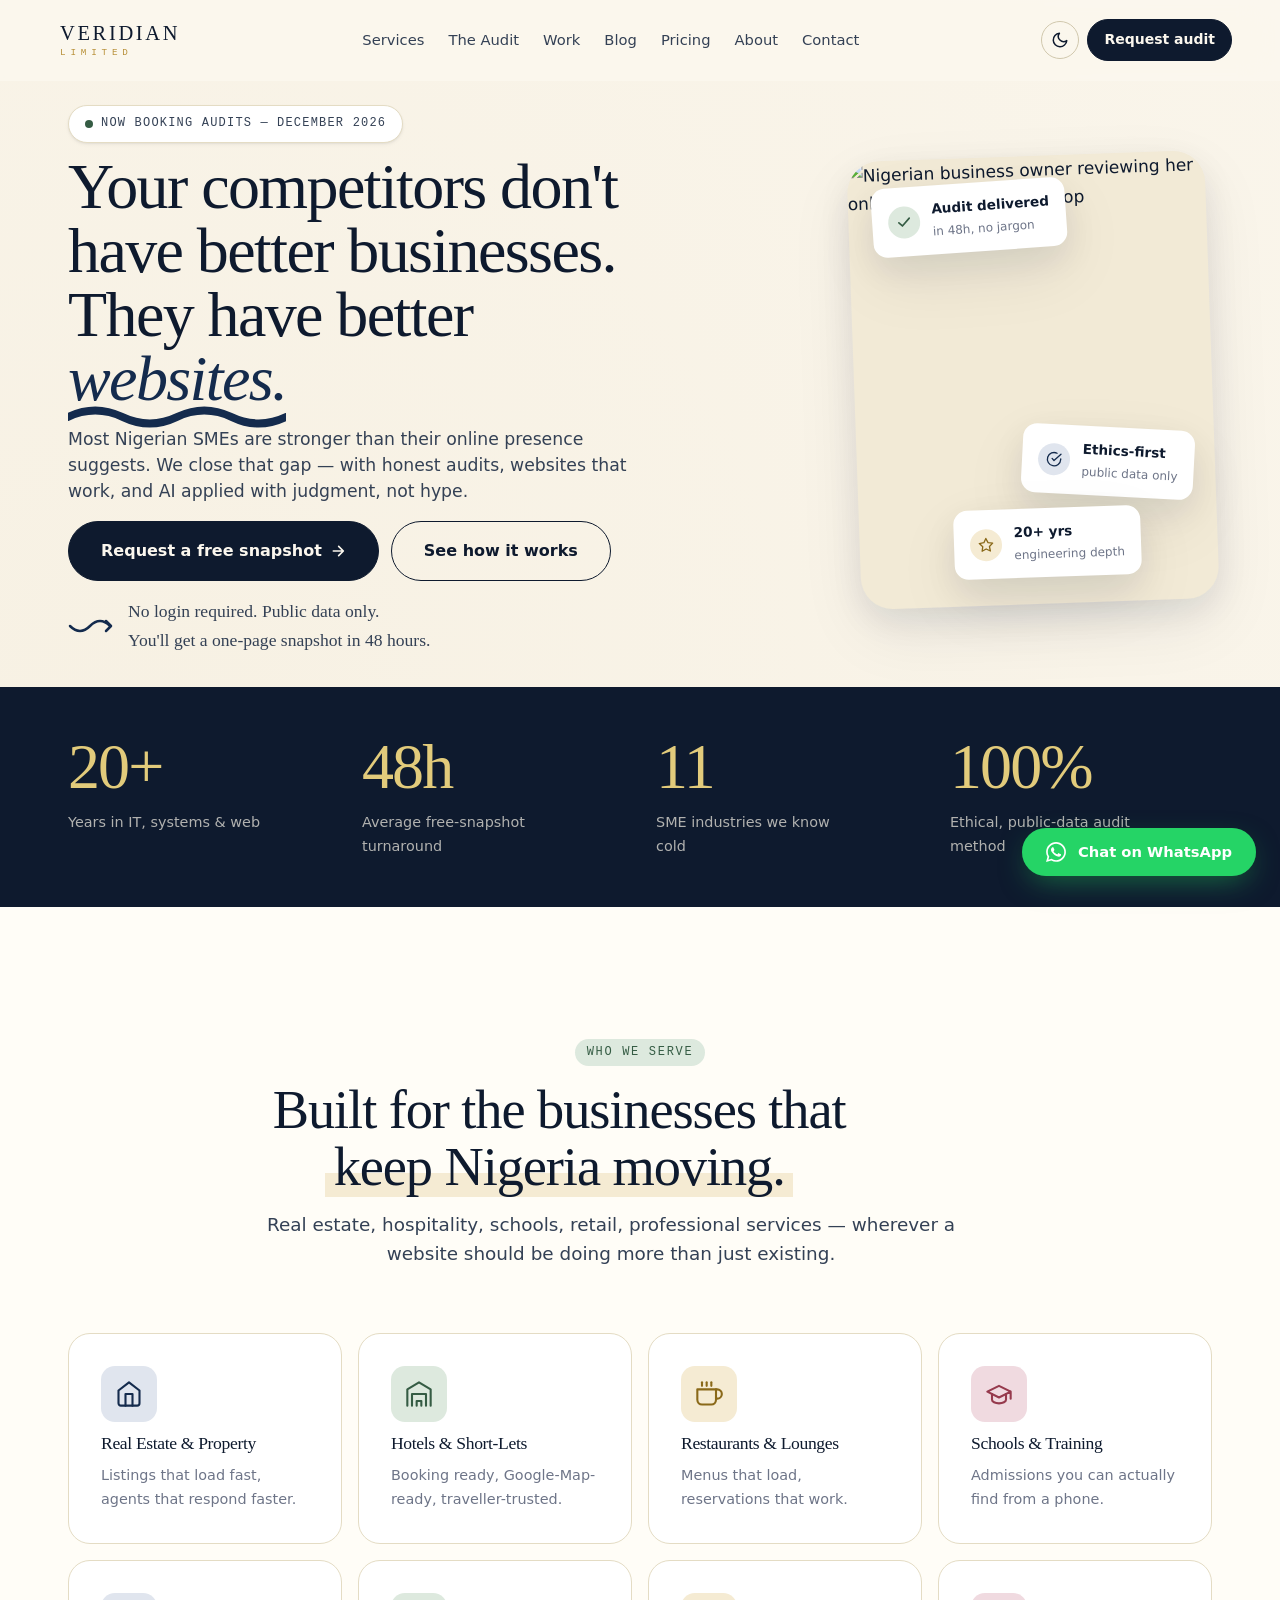
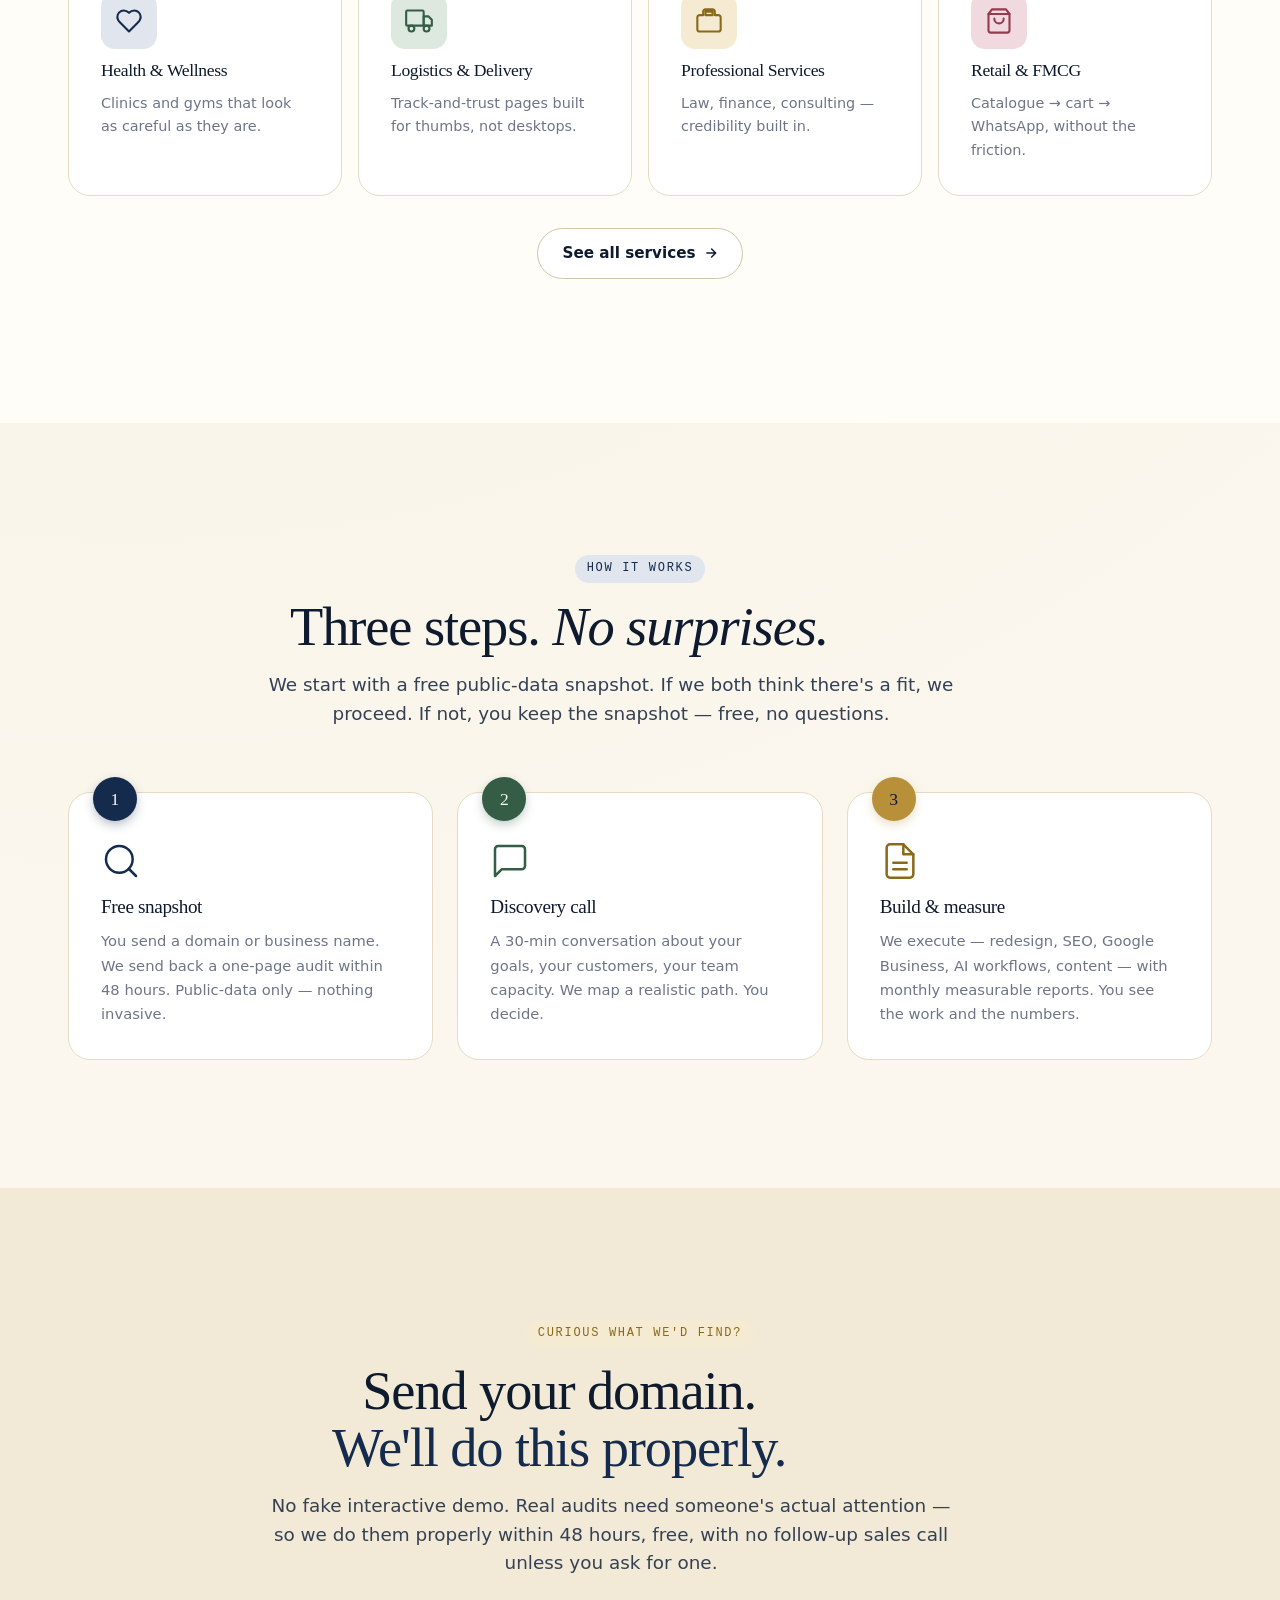
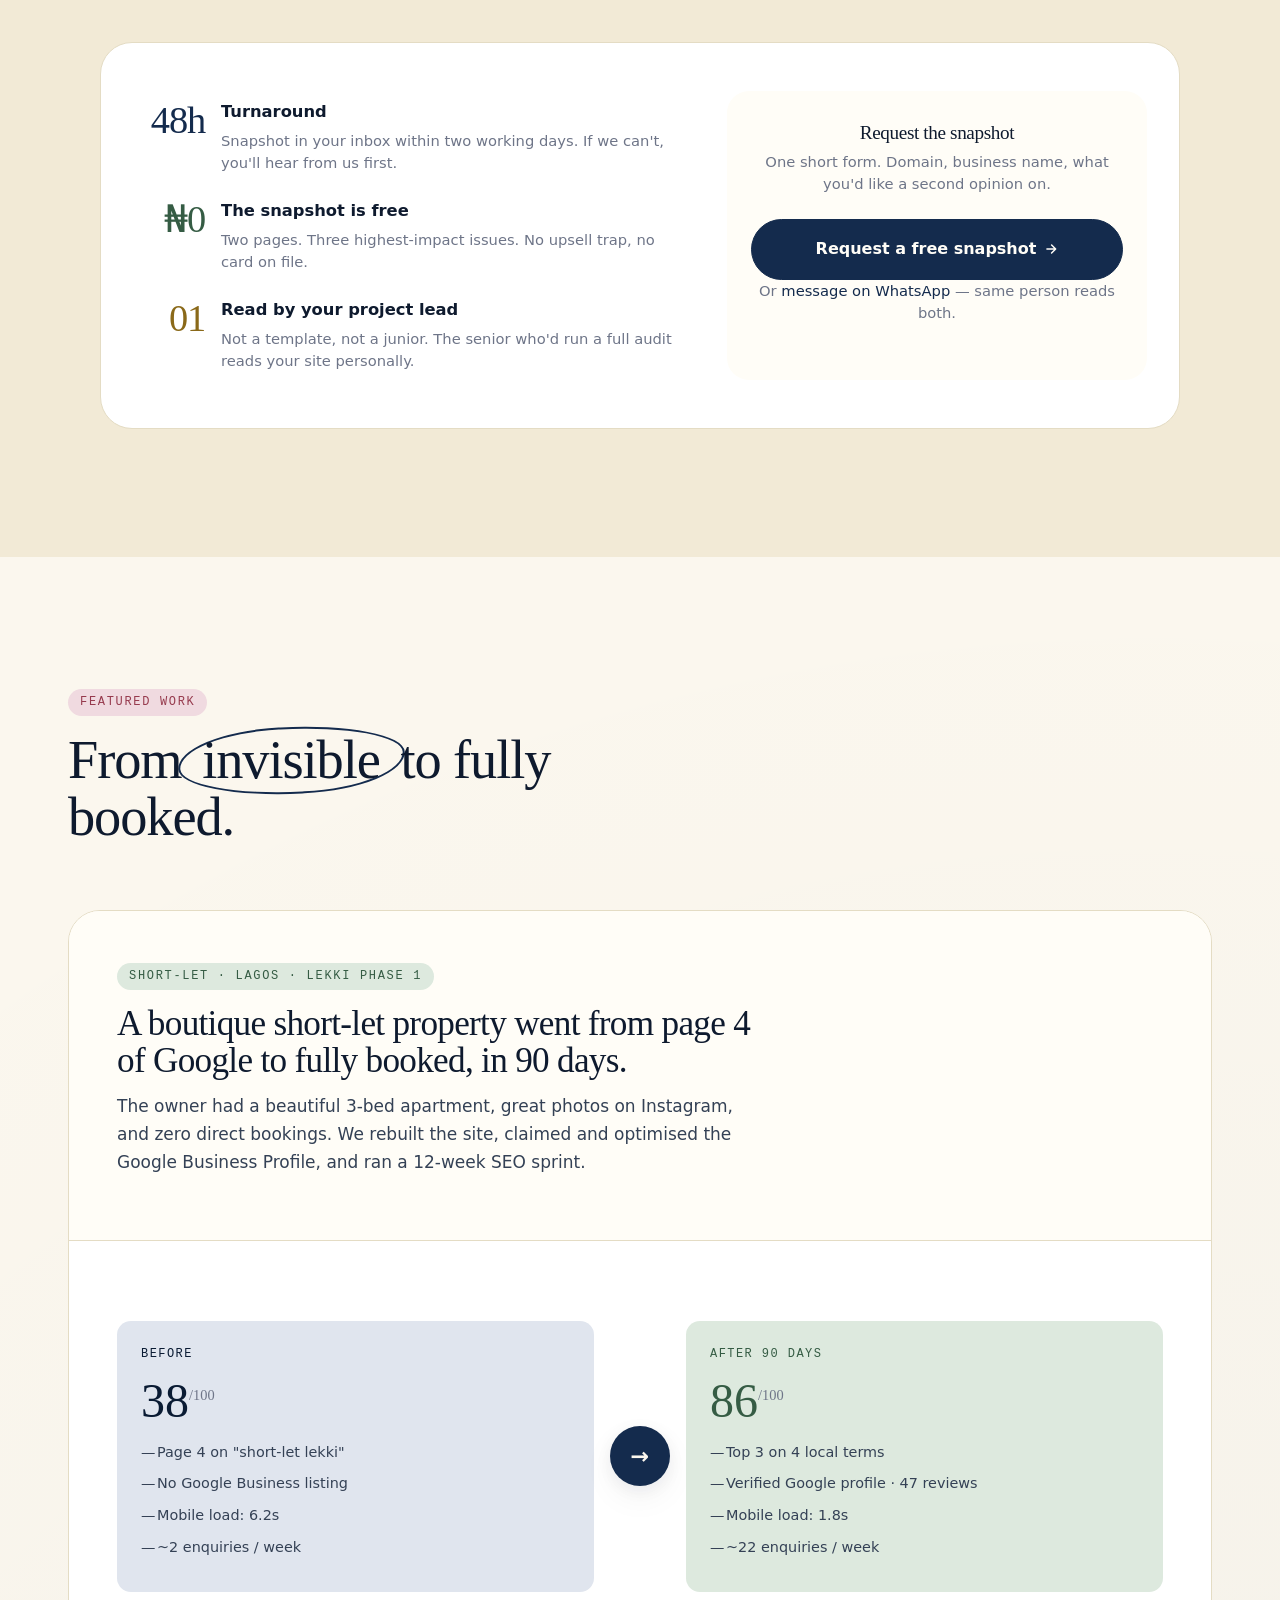
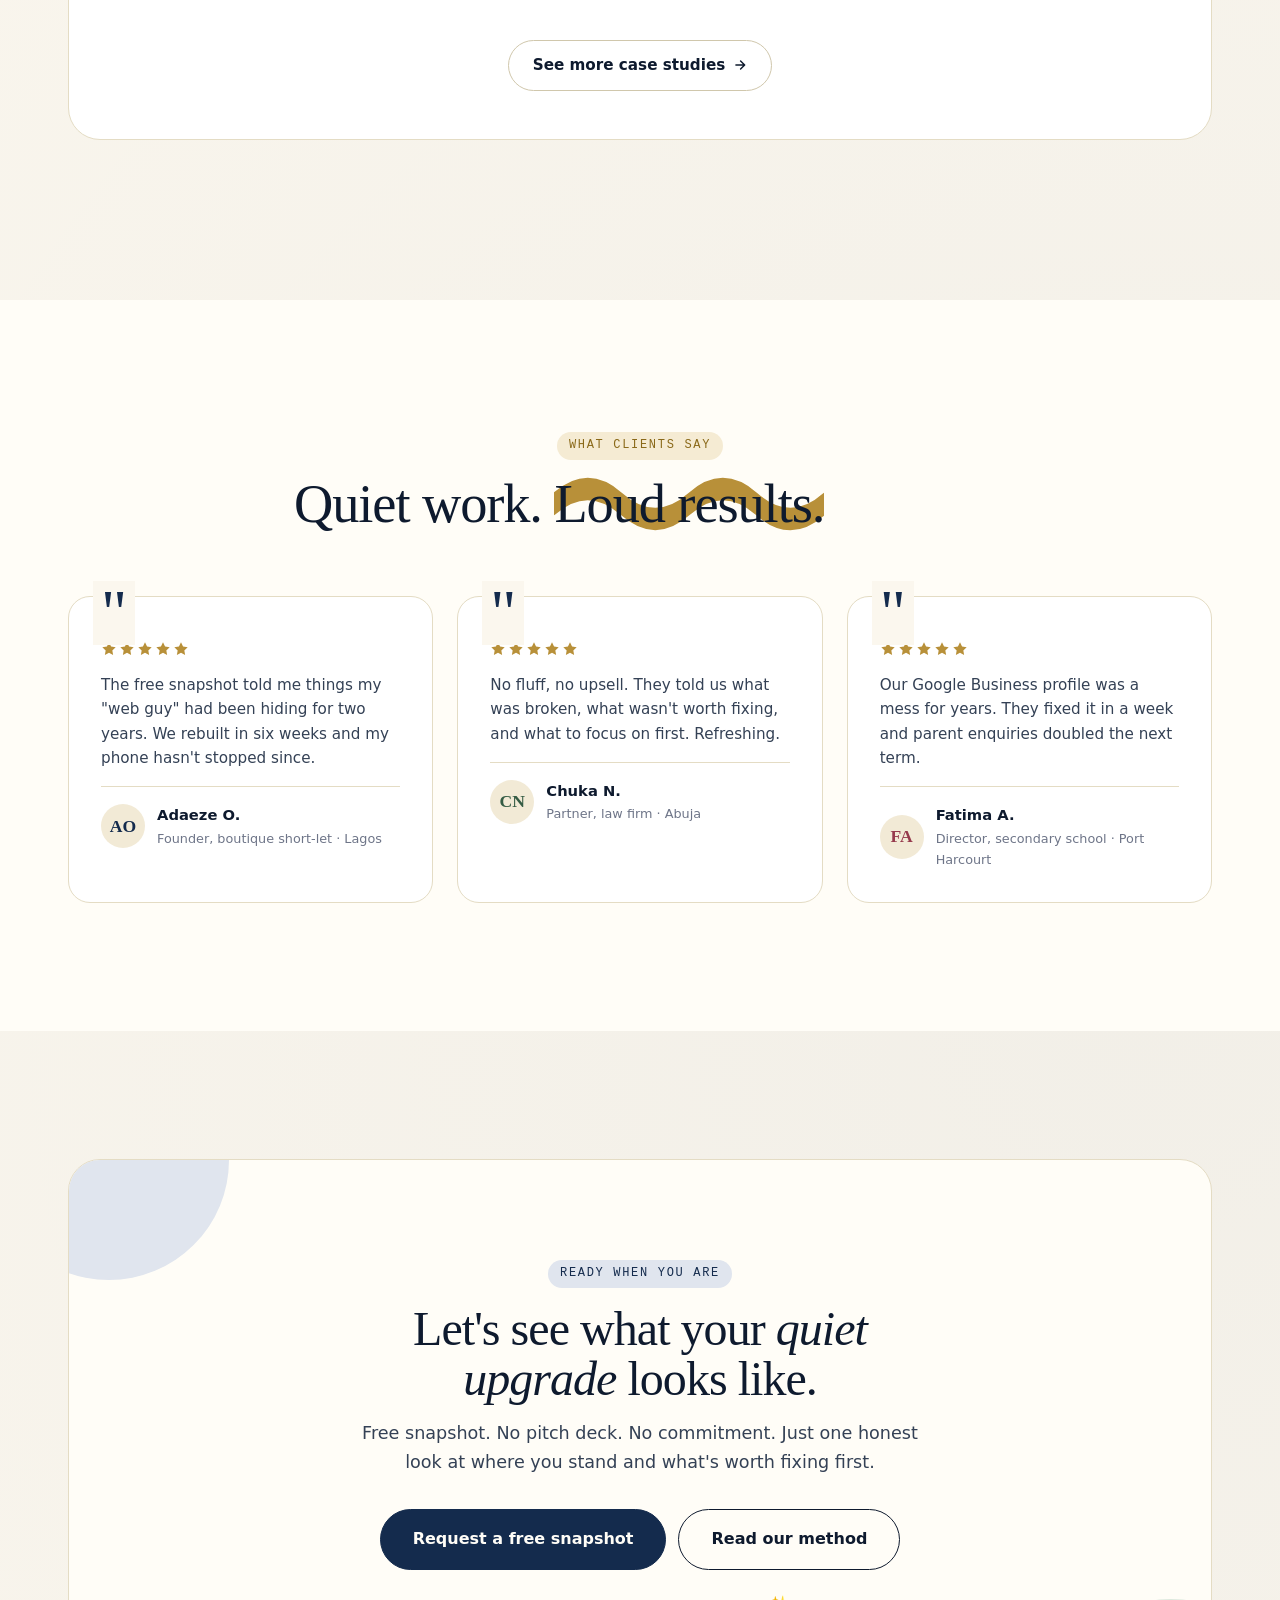
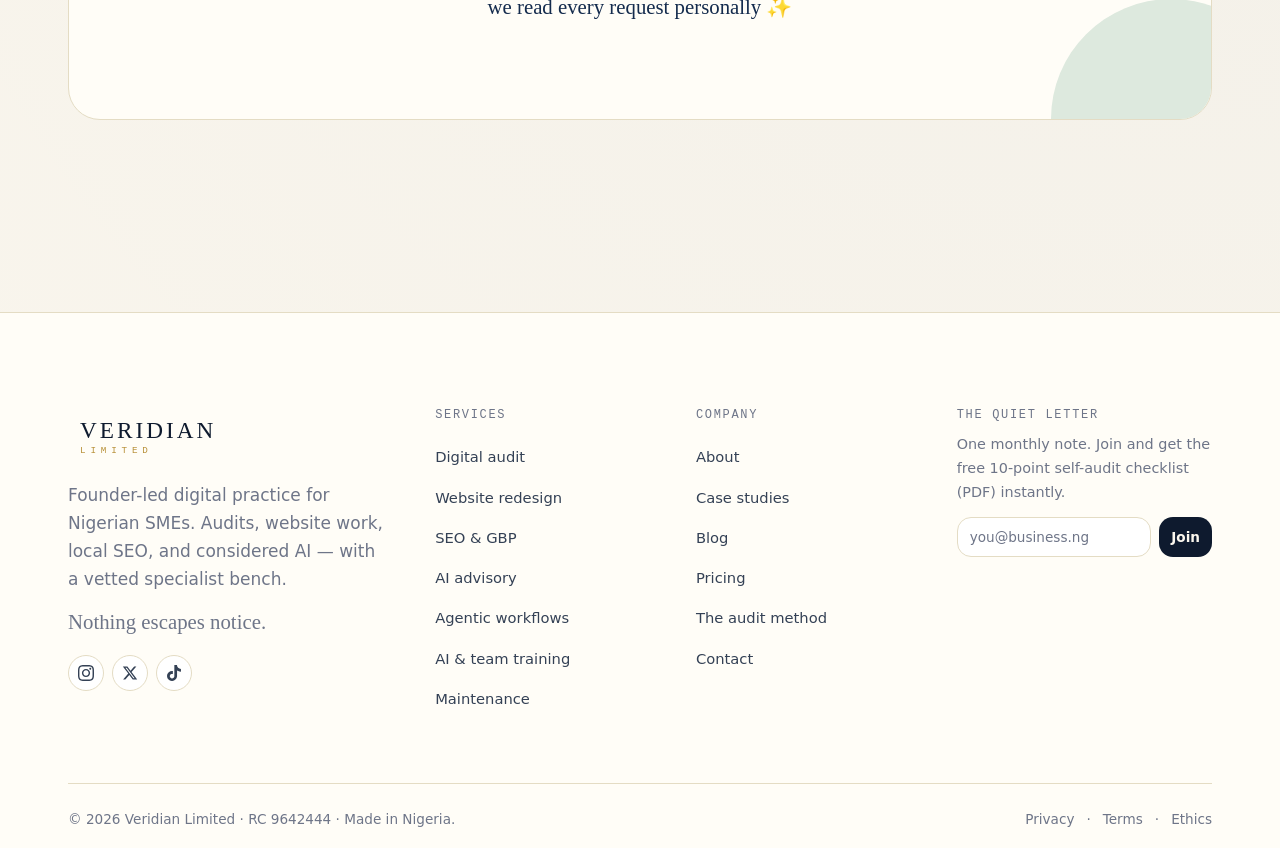
==== index.html @ f8f4aaba "Remove cookie consent banner — site never sets cookies Umami is cookieless, forms don't drop trackin" ====
<!doctype html>
<html lang="en">
<head>
<meta charset="utf-8" />
<meta name="viewport" content="width=device-width, initial-scale=1" />
<title>Veridian Limited — Your competitors don't have better businesses. They have better websites.</title>
<meta name="description" content="Most Nigerian SMEs are stronger than their online presence suggests. Veridian closes that gap — with honest audits, sharp websites, AI applied with judgment, and the SEO work that actually compounds." />
<meta name="theme-color" content="#142B4D" />

<!-- Open Graph -->
<meta property="og:title" content="Veridian Limited — Nothing escapes notice." />
<meta property="og:description" content="Ethical digital audits and website redesign for Nigerian SMEs. We turn invisible into trusted." />
<meta property="og:type" content="website" />
<meta property="og:url" content="https://veridian.ng/" />
<meta property="og:image" content="https://veridian.ng/assets/og-image.png" />
<meta name="twitter:card" content="summary_large_image" />
<meta name="twitter:image" content="https://veridian.ng/assets/og-image.png" />

<!-- Favicons -->
<link rel="icon" href="favicon.ico" sizes="any" />
<link rel="icon" type="image/png" sizes="32x32" href="assets/favicon/favicon-32x32.png" />
<link rel="icon" type="image/png" sizes="16x16" href="assets/favicon/favicon-16x16.png" />
<link rel="apple-touch-icon" sizes="180x180" href="assets/favicon/apple-touch-icon.png" />
<link rel="icon" type="image/png" sizes="192x192" href="assets/favicon/android-chrome-192x192.png" />
<link rel="icon" type="image/png" sizes="512x512" href="assets/favicon/android-chrome-512x512.png" />

<!-- Fonts -->
<link rel="preload" href="assets/fonts/manrope.woff2" as="font" type="font/woff2" crossorigin />
<link rel="preload" href="assets/fonts/fraunces.woff2" as="font" type="font/woff2" crossorigin />
<link rel="stylesheet" href="assets/fonts/fonts.css" />

<script>try{var t=localStorage.getItem('veridian-theme');if(t==='dark'||(!t&&window.matchMedia('(prefers-color-scheme: dark)').matches))document.documentElement.setAttribute('data-theme','dark')}catch(e){}</script>
<link rel="stylesheet" href="styles.css" />
<script defer src="/veridian-edge.js" data-website-id="837dc8c1-25bd-49f1-898c-2d27af56321a" data-domains="veridian.ng,www.veridian.ng" data-host-url="https://veridian.ng/va"></script>

<!-- JSON-LD -->
<script type="application/ld+json">
{
  "@context": "https://schema.org",
  "@type": "ProfessionalService",
  "name": "Veridian Limited",
  "alternateName": "Veridian",
  "description": "Ethical digital audits and website redesign for Nigerian SMEs.",
  "url": "https://veridian.ng",
  "logo": "https://veridian.ng/assets/logo/veridian-limited-full.png",
  "image": "https://veridian.ng/assets/og-image.png",
  "telephone": "+234-813-098-6851",
  "email": "hello@veridian.ng",
  "identifier": {
    "@type": "PropertyValue",
    "propertyID": "CAC RC Number",
    "value": "9642444"
  },
  "taxID": "2623705648985",
  "slogan": "Nothing escapes notice.",
  "founder": {
    "@type": "Person",
    "name": "Segun Dairo",
    "jobTitle": "Founder & CEO"
  },
  "address": {
    "@type": "PostalAddress",
    "addressLocality": "Abuja",
    "addressRegion": "FCT",
    "addressCountry": "NG"
  },
  "areaServed": [
    { "@type": "City", "name": "Abuja" },
    { "@type": "Country", "name": "Nigeria" }
  ],
  "sameAs": [
    "https://instagram.com/veridiangrouplimited",
    "https://www.tiktok.com/@veridiangrouplimited",
    "https://x.com/veridian_ng"
  ],
  "serviceType": ["Digital Audit","Website Redesign","SEO","Google Business Profile Optimization","Artificial Intelligence Advisory","Agentic AI Workflows","AI &amp; Digital Skills Training"]
}
</script>
<link rel="canonical" href="https://veridian.ng/" />
</head>
<body>

<a class="skip-link" href="#main">Skip to content</a>

<!-- ============ HEADER ============ -->
<header class="site-header">
  <div class="header-inner">
    <a class="brand" href="index.html" aria-label="Veridian Limited — home">
      <img class="brand-mark-img" src="assets/logo/veridian-limited-mark.png" alt="" /><span class="brand-text"><span class="brand-name">Veridian</span><span class="brand-sub">Limited</span></span>
    </a>

    <nav class="site-nav" id="site-nav" aria-label="Primary">
      <a href="services.html">Services</a>
      <a href="audit.html">The Audit</a>
      <a href="work.html">Work</a>
      <a href="blog.html">Blog</a>
      <a href="pricing.html">Pricing</a>
      <a href="about.html">About</a>
      <a href="contact.html">Contact</a>
    </nav>

    <div class="header-actions">
      <button class="theme-toggle" aria-label="Toggle colour theme">
        <svg class="sun" width="18" height="18" viewBox="0 0 24 24" fill="none" stroke="currentColor" stroke-width="2" stroke-linecap="round" stroke-linejoin="round"><circle cx="12" cy="12" r="4"/><path d="M12 2v2M12 20v2M4.93 4.93l1.41 1.41M17.66 17.66l1.41 1.41M2 12h2M20 12h2M4.93 19.07l1.41-1.41M17.66 6.34l1.41-1.41"/></svg>
        <svg class="moon" width="18" height="18" viewBox="0 0 24 24" fill="none" stroke="currentColor" stroke-width="2" stroke-linecap="round" stroke-linejoin="round"><path d="M21 12.79A9 9 0 1 1 11.21 3 7 7 0 0 0 21 12.79z"/></svg>
      </button>
      <a href="contact.html" class="btn btn-primary btn-sm btn-header-cta"><span>Request audit</span><svg class="btn-icon-mobile" width="16" height="16" viewBox="0 0 24 24" fill="none" stroke="currentColor" stroke-width="2.5" stroke-linecap="round" stroke-linejoin="round" aria-hidden="true"><path d="M5 12h14M13 5l7 7-7 7"/></svg></a>
      <button class="nav-toggle" aria-controls="site-nav" aria-expanded="false" aria-label="Open menu">
        <span></span><span></span><span></span>
      </button>
    </div>
  </div>
</header>

<main id="main">

<!-- ============ HERO ============ -->
<section class="hero">
  <div class="container">
    <div class="hero-inner">
      <div class="hero-copy">
        <div class="hero-tag"><span class="live-dot"></span> Now booking audits &mdash; <span id="booking-month">July 2026</span></div>

        <h1 class="hero-headline">
          Your competitors don't have better businesses.<br />
          They have better <em><span class="underline-it">websites.</span></em>
        </h1>

        <p class="hero-sub">
          Most Nigerian SMEs are stronger than their online presence suggests.
          We close that gap &mdash; with honest audits, websites that work, and AI
          applied with judgment, not hype.
        </p>

        <div class="hero-ctas">
          <a href="contact.html" class="btn btn-primary btn-lg">
            Request a free snapshot
            <svg width="16" height="16" viewBox="0 0 24 24" fill="none" stroke="currentColor" stroke-width="2.5" stroke-linecap="round" stroke-linejoin="round"><path d="M5 12h14M13 5l7 7-7 7"/></svg>
          </a>
          <a href="audit.html" class="btn btn-ghost btn-lg">See how it works</a>
        </div>

        <div class="hero-note">
          <svg width="48" height="36" viewBox="0 0 48 36" fill="none" aria-hidden="true">
            <path d="M2 18 Q12 28 22 18 T42 18" stroke="currentColor" stroke-width="2.5" stroke-linecap="round" fill="none"/>
            <path d="M38 13 L43 18 L38 23" stroke="currentColor" stroke-width="2.5" stroke-linecap="round" stroke-linejoin="round" fill="none"/>
          </svg>
          No login required. Public data only. <br /> You'll get a one-page snapshot in 48 hours.
        </div>
      </div>

      <div class="hero-visual">
        <div class="hero-photo">
          <img src="images/hero-owner-laptop.jpg"
               alt="Nigerian business owner reviewing her online presence on a laptop" width="900" height="601" loading="eager" />
        </div>

        <div class="hero-sticker sticker-1">
          <span class="sticker-icon sticker-icon--sage">
            <svg width="16" height="16" viewBox="0 0 24 24" fill="none" stroke="currentColor" stroke-width="2.5" stroke-linecap="round" stroke-linejoin="round"><path d="M20 6 9 17l-5-5"/></svg>
          </span>
          <div>
            <strong class="sticker-title">Audit delivered</strong>
            <span class="sticker-sub">in 48h, no jargon</span>
          </div>
        </div>

        <div class="hero-sticker sticker-2">
          <span class="sticker-icon sticker-icon--terracotta">
            <svg width="16" height="16" viewBox="0 0 24 24" fill="none" stroke="currentColor" stroke-width="2" stroke-linecap="round" stroke-linejoin="round"><path d="M22 11.08V12a10 10 0 1 1-5.93-9.14"/><path d="m9 11 3 3L22 4"/></svg>
          </span>
          <div>
            <strong class="sticker-title">Ethics-first</strong>
            <span class="sticker-sub">public data only</span>
          </div>
        </div>

        <div class="hero-sticker sticker-3">
          <span class="sticker-icon sticker-icon--mustard">
            <svg width="16" height="16" viewBox="0 0 24 24" fill="none" stroke="currentColor" stroke-width="2" stroke-linecap="round" stroke-linejoin="round"><path d="m12 2 3.09 6.26L22 9.27l-5 4.87 1.18 6.88L12 17.77l-6.18 3.25L7 14.14 2 9.27l6.91-1.01L12 2z"/></svg>
          </span>
          <div>
            <strong class="sticker-title">20+ yrs</strong>
            <span class="sticker-sub">engineering depth</span>
          </div>
        </div>
      </div>
    </div>
  </div>
</section>

<!-- ============ STAT STRIP ============ -->
<section class="stat-strip">
  <div class="container">
    <div class="stat-strip-grid">
      <div class="stat">
        <div class="stat-num"><span data-count-to="20" data-count-suffix="+">0+</span></div>
        <div class="stat-label">Years in IT, systems &amp; web</div>
      </div>
      <div class="stat">
        <div class="stat-num"><span data-count-to="48" data-count-suffix="h">0h</span></div>
        <div class="stat-label">Average free-snapshot turnaround</div>
      </div>
      <div class="stat">
        <div class="stat-num"><span data-count-to="11">0</span></div>
        <div class="stat-label">SME industries we know cold</div>
      </div>
      <div class="stat">
        <div class="stat-num"><span data-count-to="100" data-count-suffix="%">0%</span></div>
        <div class="stat-label">Ethical, public-data audit method</div>
      </div>
    </div>
  </div>
</section>

<!-- ============ INDUSTRIES (selected, link to services) ============ -->
<section class="section section--cream">
  <div class="container">
    <div class="section-head center">
      <span class="eyebrow eyebrow--sage">Who we serve</span>
      <h2 class="section-title">Built for the businesses that <span class="highlight-it">keep Nigeria moving.</span></h2>
      <p class="section-lede">Real estate, hospitality, schools, retail, professional services — wherever a website should be doing more than just existing.</p>
    </div>

    <div class="industries-grid reveal">
      <div class="industry">
        <div class="industry-icon">
          <svg width="28" height="28" viewBox="0 0 24 24" fill="none" stroke="currentColor" stroke-width="1.8" stroke-linecap="round" stroke-linejoin="round"><path d="M3 9l9-7 9 7v11a2 2 0 0 1-2 2H5a2 2 0 0 1-2-2z"/><path d="M9 22V12h6v10"/></svg>
        </div>
        <h4>Real Estate &amp; Property</h4>
        <p>Listings that load fast, agents that respond faster.</p>
      </div>

      <div class="industry">
        <div class="industry-icon">
          <svg width="28" height="28" viewBox="0 0 24 24" fill="none" stroke="currentColor" stroke-width="1.8" stroke-linecap="round" stroke-linejoin="round"><path d="M2 22V8l10-6 10 6v14"/><path d="M6 22V12h12v10"/><path d="M10 22v-4h4v4"/></svg>
        </div>
        <h4>Hotels &amp; Short-Lets</h4>
        <p>Booking ready, Google-Map-ready, traveller-trusted.</p>
      </div>

      <div class="industry">
        <div class="industry-icon">
          <svg width="28" height="28" viewBox="0 0 24 24" fill="none" stroke="currentColor" stroke-width="1.8" stroke-linecap="round" stroke-linejoin="round"><path d="M18 8h1a4 4 0 0 1 0 8h-1"/><path d="M2 8h16v9a4 4 0 0 1-4 4H6a4 4 0 0 1-4-4z"/><line x1="6" y1="2" x2="6" y2="5"/><line x1="10" y1="2" x2="10" y2="5"/><line x1="14" y1="2" x2="14" y2="5"/></svg>
        </div>
        <h4>Restaurants &amp; Lounges</h4>
        <p>Menus that load, reservations that work.</p>
      </div>

      <div class="industry">
        <div class="industry-icon">
          <svg width="28" height="28" viewBox="0 0 24 24" fill="none" stroke="currentColor" stroke-width="1.8" stroke-linecap="round" stroke-linejoin="round"><path d="M22 10v6M2 10l10-5 10 5-10 5z"/><path d="M6 12v5c0 1.66 2.69 3 6 3s6-1.34 6-3v-5"/></svg>
        </div>
        <h4>Schools &amp; Training</h4>
        <p>Admissions you can actually find from a phone.</p>
      </div>

      <div class="industry">
        <div class="industry-icon">
          <svg width="28" height="28" viewBox="0 0 24 24" fill="none" stroke="currentColor" stroke-width="1.8" stroke-linecap="round" stroke-linejoin="round"><path d="M19 14c1.49-1.46 3-3.21 3-5.5A5.5 5.5 0 0 0 16.5 3c-1.76 0-3 .5-4.5 2-1.5-1.5-2.74-2-4.5-2A5.5 5.5 0 0 0 2 8.5c0 2.3 1.5 4.05 3 5.5l7 7z"/></svg>
        </div>
        <h4>Health &amp; Wellness</h4>
        <p>Clinics and gyms that look as careful as they are.</p>
      </div>

      <div class="industry">
        <div class="industry-icon">
          <svg width="28" height="28" viewBox="0 0 24 24" fill="none" stroke="currentColor" stroke-width="1.8" stroke-linecap="round" stroke-linejoin="round"><rect x="1" y="3" width="15" height="13" rx="1"/><polygon points="16 8 20 8 23 11 23 16 16 16 16 8"/><circle cx="5.5" cy="18.5" r="2.5"/><circle cx="18.5" cy="18.5" r="2.5"/></svg>
        </div>
        <h4>Logistics &amp; Delivery</h4>
        <p>Track-and-trust pages built for thumbs, not desktops.</p>
      </div>

      <div class="industry">
        <div class="industry-icon">
          <svg width="28" height="28" viewBox="0 0 24 24" fill="none" stroke="currentColor" stroke-width="1.8" stroke-linecap="round" stroke-linejoin="round"><path d="M20 7h-3V4a2 2 0 0 0-2-2H9a2 2 0 0 0-2 2v3H4a2 2 0 0 0-2 2v10a2 2 0 0 0 2 2h16a2 2 0 0 0 2-2V9a2 2 0 0 0-2-2zM9 4h6v3H9V4z"/></svg>
        </div>
        <h4>Professional Services</h4>
        <p>Law, finance, consulting — credibility built in.</p>
      </div>

      <div class="industry">
        <div class="industry-icon">
          <svg width="28" height="28" viewBox="0 0 24 24" fill="none" stroke="currentColor" stroke-width="1.8" stroke-linecap="round" stroke-linejoin="round"><path d="M6 2 3 6v14a2 2 0 0 0 2 2h14a2 2 0 0 0 2-2V6l-3-4z"/><line x1="3" y1="6" x2="21" y2="6"/><path d="M16 10a4 4 0 0 1-8 0"/></svg>
        </div>
        <h4>Retail &amp; FMCG</h4>
        <p>Catalogue → cart → WhatsApp, without the friction.</p>
      </div>
    </div>

    <p style="text-align:center; margin-top: var(--s-6);">
      <a href="services.html" class="btn btn-outline">See all services <svg width="14" height="14" viewBox="0 0 24 24" fill="none" stroke="currentColor" stroke-width="2.5" stroke-linecap="round" stroke-linejoin="round"><path d="M5 12h14M13 5l7 7-7 7"/></svg></a>
    </p>
  </div>
</section>

<!-- ============ HOW IT WORKS ============ -->
<section class="section">
  <div class="container">
    <div class="section-head center">
      <span class="eyebrow">How it works</span>
      <h2 class="section-title">Three steps. <em>No surprises.</em></h2>
      <p class="section-lede">We start with a free public-data snapshot. If we both think there's a fit, we proceed. If not, you keep the snapshot — free, no questions.</p>
    </div>

    <div class="audit-timeline reveal">
      <div class="audit-step">
        <div class="audit-step-num">1</div>
        <div class="audit-step-icon">
          <svg width="40" height="40" viewBox="0 0 24 24" fill="none" stroke="currentColor" stroke-width="1.5" stroke-linecap="round" stroke-linejoin="round"><circle cx="11" cy="11" r="8"/><path d="m21 21-4.35-4.35"/></svg>
        </div>
        <h3>Free snapshot</h3>
        <p>You send a domain or business name. We send back a one-page audit within 48 hours. Public-data only — nothing invasive.</p>
      </div>
      <div class="audit-step">
        <div class="audit-step-num">2</div>
        <div class="audit-step-icon">
          <svg width="40" height="40" viewBox="0 0 24 24" fill="none" stroke="currentColor" stroke-width="1.5" stroke-linecap="round" stroke-linejoin="round"><path d="M21 15a2 2 0 0 1-2 2H7l-4 4V5a2 2 0 0 1 2-2h14a2 2 0 0 1 2 2z"/></svg>
        </div>
        <h3>Discovery call</h3>
        <p>A 30-min conversation about your goals, your customers, your team capacity. We map a realistic path. You decide.</p>
      </div>
      <div class="audit-step">
        <div class="audit-step-num">3</div>
        <div class="audit-step-icon">
          <svg width="40" height="40" viewBox="0 0 24 24" fill="none" stroke="currentColor" stroke-width="1.5" stroke-linecap="round" stroke-linejoin="round"><path d="M14 2H6a2 2 0 0 0-2 2v16a2 2 0 0 0 2 2h12a2 2 0 0 0 2-2V8z"/><polyline points="14 2 14 8 20 8"/><line x1="16" y1="13" x2="8" y2="13"/><line x1="16" y1="17" x2="8" y2="17"/></svg>
        </div>
        <h3>Build &amp; measure</h3>
        <p>We execute — redesign, SEO, Google Business, AI workflows, content — with monthly measurable reports. You see the work and the numbers.</p>
      </div>
    </div>
  </div>
</section>

<!-- ============ FREE SNAPSHOT CTA ============ -->
<section class="section section--soft">
  <div class="container">
    <div class="section-head center">
      <span class="eyebrow eyebrow--mustard">Curious what we'd find?</span>
      <h2 class="section-title">Send your domain.<br /><span class="hand">We'll do this properly.</span></h2>
      <p class="section-lede">No fake interactive demo. Real audits need someone's actual attention &mdash; so we do them properly within 48 hours, free, with no follow-up sales call unless you ask for one.</p>
    </div>

    <div class="audit-cta reveal">
      <div class="audit-cta-grid">
        <div class="audit-cta-points">
          <div class="audit-cta-point">
            <span class="audit-cta-point-num">48h</span>
            <div>
              <strong>Turnaround</strong>
              <p>Snapshot in your inbox within two working days. If we can't, you'll hear from us first.</p>
            </div>
          </div>
          <div class="audit-cta-point">
            <span class="audit-cta-point-num">₦0</span>
            <div>
              <strong>The snapshot is free</strong>
              <p>Two pages. Three highest-impact issues. No upsell trap, no card on file.</p>
            </div>
          </div>
          <div class="audit-cta-point">
            <span class="audit-cta-point-num">01</span>
            <div>
              <strong>Read by your project lead</strong>
              <p>Not a template, not a junior. The senior who'd run a full audit reads your site personally.</p>
            </div>
          </div>
        </div>

        <div class="audit-cta-action">
          <h3>Request the snapshot</h3>
          <p>One short form. Domain, business name, what you'd like a second opinion on.</p>
          <a href="contact.html" class="btn btn-terracotta btn-large">
            Request a free snapshot
            <svg width="14" height="14" viewBox="0 0 24 24" fill="none" stroke="currentColor" stroke-width="2.5" stroke-linecap="round" stroke-linejoin="round"><path d="M5 12h14M13 5l7 7-7 7"/></svg>
          </a>
          <p class="audit-cta-action-note">Or <a href="https://wa.me/2348130986851">message on WhatsApp</a> &mdash; same person reads both.</p>
        </div>
      </div>
    </div>
  </div>
</section>

<!-- ============ FEATURED CASE STUDY ============ -->
<section class="section">
  <div class="container">
    <div class="section-head">
      <span class="eyebrow eyebrow--berry">Featured work</span>
      <h2 class="section-title">From <span class="circle-it">invisible</span> to fully booked.</h2>
    </div>

    <div class="case-detail">
      <div class="case-detail-head">
        <span class="eyebrow eyebrow--sage">Short-let · Lagos · Lekki Phase 1</span>
        <h3>A boutique short-let property went from page 4 of Google to fully booked, in 90 days.</h3>
        <p style="max-width: 60ch; margin-top: var(--s-3);">The owner had a beautiful 3-bed apartment, great photos on Instagram, and zero direct bookings. We rebuilt the site, claimed and optimised the Google Business Profile, and ran a 12-week SEO sprint.</p>
      </div>
      <div class="case-detail-body">
        <div class="case-detail-comparison">
          <div class="case-side case-side--before">
            <span class="case-side-label">Before</span>
            <div class="case-side-score">38<sup>/100</sup></div>
            <ul>
              <li>Page 4 on "short-let lekki"</li>
              <li>No Google Business listing</li>
              <li>Mobile load: 6.2s</li>
              <li>~2 enquiries / week</li>
            </ul>
          </div>
          <div class="case-comparison-arrow">→</div>
          <div class="case-side case-side--after">
            <span class="case-side-label">After 90 days</span>
            <div class="case-side-score">86<sup>/100</sup></div>
            <ul>
              <li>Top 3 on 4 local terms</li>
              <li>Verified Google profile · 47 reviews</li>
              <li>Mobile load: 1.8s</li>
              <li>~22 enquiries / week</li>
            </ul>
          </div>
        </div>
        <p style="text-align:center; margin-top: var(--s-7); margin-bottom:0;">
          <a href="work.html" class="btn btn-outline">See more case studies <svg width="14" height="14" viewBox="0 0 24 24" fill="none" stroke="currentColor" stroke-width="2.5" stroke-linecap="round" stroke-linejoin="round"><path d="M5 12h14M13 5l7 7-7 7"/></svg></a>
        </p>
      </div>
    </div>
  </div>
</section>

<!-- ============ TESTIMONIALS ============ -->
<section class="section section--cream">
  <div class="container">
    <div class="section-head center">
      <span class="eyebrow eyebrow--mustard">What clients say</span>
      <h2 class="section-title">Quiet work. <span class="underline-it--mustard">Loud results.</span></h2>
    </div>

    <div class="testimonial-grid reveal">
      <div class="testimonial">
        <div class="testimonial-quote-mark">"</div>
        <div class="testimonial-stars">
          <svg width="16" height="16" viewBox="0 0 24 24" fill="currentColor"><path d="m12 2 3.09 6.26L22 9.27l-5 4.87 1.18 6.88L12 17.77l-6.18 3.25L7 14.14 2 9.27l6.91-1.01L12 2z"/></svg>
          <svg width="16" height="16" viewBox="0 0 24 24" fill="currentColor"><path d="m12 2 3.09 6.26L22 9.27l-5 4.87 1.18 6.88L12 17.77l-6.18 3.25L7 14.14 2 9.27l6.91-1.01L12 2z"/></svg>
          <svg width="16" height="16" viewBox="0 0 24 24" fill="currentColor"><path d="m12 2 3.09 6.26L22 9.27l-5 4.87 1.18 6.88L12 17.77l-6.18 3.25L7 14.14 2 9.27l6.91-1.01L12 2z"/></svg>
          <svg width="16" height="16" viewBox="0 0 24 24" fill="currentColor"><path d="m12 2 3.09 6.26L22 9.27l-5 4.87 1.18 6.88L12 17.77l-6.18 3.25L7 14.14 2 9.27l6.91-1.01L12 2z"/></svg>
          <svg width="16" height="16" viewBox="0 0 24 24" fill="currentColor"><path d="m12 2 3.09 6.26L22 9.27l-5 4.87 1.18 6.88L12 17.77l-6.18 3.25L7 14.14 2 9.27l6.91-1.01L12 2z"/></svg>
        </div>
        <p class="testimonial-text">The free snapshot told me things my "web guy" had been hiding for two years. We rebuilt in six weeks and my phone hasn't stopped since.</p>
        <div class="testimonial-author">
          <div class="testimonial-avatar">AO</div>
          <div>
            <div class="testimonial-author-name">Adaeze O.</div>
            <div class="testimonial-author-role">Founder, boutique short-let · Lagos</div>
          </div>
        </div>
      </div>

      <div class="testimonial">
        <div class="testimonial-quote-mark">"</div>
        <div class="testimonial-stars">
          <svg width="16" height="16" viewBox="0 0 24 24" fill="currentColor"><path d="m12 2 3.09 6.26L22 9.27l-5 4.87 1.18 6.88L12 17.77l-6.18 3.25L7 14.14 2 9.27l6.91-1.01L12 2z"/></svg>
          <svg width="16" height="16" viewBox="0 0 24 24" fill="currentColor"><path d="m12 2 3.09 6.26L22 9.27l-5 4.87 1.18 6.88L12 17.77l-6.18 3.25L7 14.14 2 9.27l6.91-1.01L12 2z"/></svg>
          <svg width="16" height="16" viewBox="0 0 24 24" fill="currentColor"><path d="m12 2 3.09 6.26L22 9.27l-5 4.87 1.18 6.88L12 17.77l-6.18 3.25L7 14.14 2 9.27l6.91-1.01L12 2z"/></svg>
          <svg width="16" height="16" viewBox="0 0 24 24" fill="currentColor"><path d="m12 2 3.09 6.26L22 9.27l-5 4.87 1.18 6.88L12 17.77l-6.18 3.25L7 14.14 2 9.27l6.91-1.01L12 2z"/></svg>
          <svg width="16" height="16" viewBox="0 0 24 24" fill="currentColor"><path d="m12 2 3.09 6.26L22 9.27l-5 4.87 1.18 6.88L12 17.77l-6.18 3.25L7 14.14 2 9.27l6.91-1.01L12 2z"/></svg>
        </div>
        <p class="testimonial-text">No fluff, no upsell. They told us what was broken, what wasn't worth fixing, and what to focus on first. Refreshing.</p>
        <div class="testimonial-author">
          <div class="testimonial-avatar">CN</div>
          <div>
            <div class="testimonial-author-name">Chuka N.</div>
            <div class="testimonial-author-role">Partner, law firm · Abuja</div>
          </div>
        </div>
      </div>

      <div class="testimonial">
        <div class="testimonial-quote-mark">"</div>
        <div class="testimonial-stars">
          <svg width="16" height="16" viewBox="0 0 24 24" fill="currentColor"><path d="m12 2 3.09 6.26L22 9.27l-5 4.87 1.18 6.88L12 17.77l-6.18 3.25L7 14.14 2 9.27l6.91-1.01L12 2z"/></svg>
          <svg width="16" height="16" viewBox="0 0 24 24" fill="currentColor"><path d="m12 2 3.09 6.26L22 9.27l-5 4.87 1.18 6.88L12 17.77l-6.18 3.25L7 14.14 2 9.27l6.91-1.01L12 2z"/></svg>
          <svg width="16" height="16" viewBox="0 0 24 24" fill="currentColor"><path d="m12 2 3.09 6.26L22 9.27l-5 4.87 1.18 6.88L12 17.77l-6.18 3.25L7 14.14 2 9.27l6.91-1.01L12 2z"/></svg>
          <svg width="16" height="16" viewBox="0 0 24 24" fill="currentColor"><path d="m12 2 3.09 6.26L22 9.27l-5 4.87 1.18 6.88L12 17.77l-6.18 3.25L7 14.14 2 9.27l6.91-1.01L12 2z"/></svg>
          <svg width="16" height="16" viewBox="0 0 24 24" fill="currentColor"><path d="m12 2 3.09 6.26L22 9.27l-5 4.87 1.18 6.88L12 17.77l-6.18 3.25L7 14.14 2 9.27l6.91-1.01L12 2z"/></svg>
        </div>
        <p class="testimonial-text">Our Google Business profile was a mess for years. They fixed it in a week and parent enquiries doubled the next term.</p>
        <div class="testimonial-author">
          <div class="testimonial-avatar">FA</div>
          <div>
            <div class="testimonial-author-name">Fatima A.</div>
            <div class="testimonial-author-role">Director, secondary school · Port Harcourt</div>
          </div>
        </div>
      </div>
    </div>
  </div>
</section>

<!-- ============ FINAL CTA ============ -->
<section class="section">
  <div class="container">
    <div class="cta-block reveal">
      <span class="eyebrow">Ready when you are</span>
      <h2>Let's see what your <em>quiet upgrade</em> looks like.</h2>
      <p>Free snapshot. No pitch deck. No commitment. Just one honest look at where you stand and what's worth fixing first.</p>
      <div class="cta-block-actions">
        <a href="contact.html" class="btn btn-terracotta btn-lg">Request a free snapshot</a>
        <a href="audit.html" class="btn btn-ghost btn-lg">Read our method</a>
      </div>
      <p style="margin-top: var(--s-5); margin-bottom: 0;"><span class="handwritten-note">we read every request personally ✨</span></p>
    </div>
  </div>
</section>

</main>

<!-- ============ FOOTER ============ -->
<footer class="site-footer">
  <div class="container">
    <div class="footer-grid">
      <div class="footer-brand">
        <a class="brand" href="index.html">
          <img class="brand-mark-img" src="assets/logo/veridian-limited-mark.png" alt="" /><span class="brand-text"><span class="brand-name">Veridian</span><span class="brand-sub">Limited</span></span>
        </a>
        <p>Founder-led digital practice for Nigerian SMEs. Audits, website work, local SEO, and considered AI &mdash; with a vetted specialist bench.</p>
        <p class="footer-tagline">Nothing escapes notice.</p>
        <div class="footer-socials">
          <a href="https://instagram.com/veridiangrouplimited" target="_blank" rel="noopener" aria-label="Instagram"><svg width="16" height="16" viewBox="0 0 24 24" fill="currentColor"><path d="M12 0C8.74 0 8.333.015 7.053.072 5.775.132 4.905.333 4.14.63c-.789.306-1.459.717-2.126 1.384S.935 3.35.63 4.14C.333 4.905.131 5.775.072 7.053.012 8.333 0 8.74 0 12s.015 3.667.072 4.947c.06 1.277.261 2.148.558 2.913.306.788.717 1.459 1.384 2.126.667.666 1.336 1.079 2.126 1.384.766.296 1.636.499 2.913.558C8.333 23.988 8.74 24 12 24s3.667-.015 4.947-.072c1.277-.06 2.148-.262 2.913-.558.788-.306 1.459-.718 2.126-1.384.666-.667 1.079-1.335 1.384-2.126.296-.765.499-1.636.558-2.913.06-1.28.072-1.687.072-4.947s-.015-3.667-.072-4.947c-.06-1.277-.262-2.149-.558-2.913-.306-.789-.718-1.459-1.384-2.126C21.319 1.347 20.651.935 19.86.63c-.765-.297-1.636-.499-2.913-.558C15.667.012 15.26 0 12 0zm0 2.16c3.203 0 3.585.016 4.85.071 1.17.055 1.805.249 2.227.415.562.217.96.477 1.382.896.419.42.679.819.896 1.381.164.422.36 1.057.413 2.227.057 1.266.07 1.646.07 4.85s-.015 3.585-.074 4.85c-.061 1.17-.256 1.805-.421 2.227-.224.562-.479.96-.899 1.382-.419.419-.824.679-1.38.896-.42.164-1.065.36-2.235.413-1.274.057-1.649.07-4.859.07-3.211 0-3.586-.015-4.859-.074-1.171-.061-1.816-.256-2.236-.421-.569-.224-.96-.479-1.379-.899-.421-.419-.69-.824-.9-1.38-.165-.42-.359-1.065-.42-2.235-.045-1.26-.061-1.649-.061-4.844 0-3.196.016-3.586.061-4.861.061-1.17.255-1.814.42-2.234.21-.57.479-.96.9-1.381.419-.419.81-.689 1.379-.898.42-.166 1.051-.361 2.221-.421 1.275-.045 1.65-.06 4.859-.06l.045.03zm0 3.678c-3.405 0-6.162 2.76-6.162 6.162 0 3.405 2.76 6.162 6.162 6.162 3.405 0 6.162-2.76 6.162-6.162 0-3.405-2.76-6.162-6.162-6.162zM12 16c-2.21 0-4-1.79-4-4s1.79-4 4-4 4 1.79 4 4-1.79 4-4 4zm7.846-10.405c0 .795-.646 1.44-1.44 1.44-.795 0-1.44-.646-1.44-1.44 0-.794.646-1.439 1.44-1.439.793-.001 1.44.645 1.44 1.439z"/></svg></a>
          <a href="https://x.com/veridian_ng" target="_blank" rel="noopener" aria-label="X (Twitter)"><svg width="16" height="16" viewBox="0 0 24 24" fill="currentColor"><path d="M18.244 2.25h3.308l-7.227 8.26 8.502 11.24H16.17l-5.214-6.817L4.99 21.75H1.68l7.73-8.835L1.254 2.25H8.08l4.713 6.231zm-1.161 17.52h1.833L7.084 4.126H5.117z"/></svg></a>
          <a href="https://www.tiktok.com/@veridiangrouplimited" target="_blank" rel="noopener" aria-label="TikTok"><svg width="16" height="16" viewBox="0 0 24 24" fill="currentColor"><path d="M12.525.02c1.31-.02 2.61-.01 3.91-.02.08 1.53.63 3.09 1.75 4.17 1.12 1.11 2.7 1.62 4.24 1.79v4.03c-1.44-.05-2.89-.35-4.2-.97-.57-.26-1.1-.59-1.62-.93-.01 2.92.01 5.84-.02 8.75-.08 1.4-.54 2.79-1.35 3.94-1.31 1.92-3.58 3.17-5.91 3.21-1.43.08-2.86-.31-4.08-1.03-2.02-1.19-3.44-3.37-3.65-5.71-.02-.5-.03-1-.01-1.49.18-1.9 1.12-3.72 2.58-4.96 1.66-1.44 3.98-2.13 6.15-1.72.02 1.48-.04 2.96-.04 4.44-.99-.32-2.15-.23-3.02.37-.63.41-1.11 1.04-1.36 1.75-.21.51-.15 1.07-.14 1.61.24 1.64 1.82 3.02 3.5 2.87 1.12-.01 2.19-.66 2.77-1.61.19-.33.4-.67.41-1.06.1-1.79.06-3.57.07-5.36.01-4.03-.01-8.05.02-12.07z"/></svg></a>
        </div>
      </div>

      <div class="footer-col">
        <h5>Services</h5>
        <a href="services.html">Digital audit</a>
        <a href="services.html">Website redesign</a>
        <a href="services.html">SEO &amp; GBP</a>
        <a href="services.html">AI advisory</a>
        <a href="services.html">Agentic workflows</a>
        <a href="services.html">AI &amp; team training</a>
        <a href="services.html">Maintenance</a>
      </div>

      <div class="footer-col">
        <h5>Company</h5>
        <a href="about.html">About</a>
        <a href="work.html">Case studies</a>
        <a href="blog.html">Blog</a>
        <a href="pricing.html">Pricing</a>
        <a href="audit.html">The audit method</a>
        <a href="contact.html">Contact</a>
      </div>

      <div class="footer-col footer-newsletter-mini">
        <h5>The Quiet Letter</h5>
        <p>One monthly note. Join and get the free 10-point self-audit checklist (PDF) instantly.</p>
        <form name="veridian-group-newsletter"
              method="POST"
              data-netlify="true"
              data-netlify-honeypot="bot-field">
          <input type="hidden" name="form-name" value="veridian-group-newsletter" />
          <input type="hidden" name="_subject" value="New subscriber — The Quiet Letter" />
          <input type="hidden" name="lead_magnet" value="self-audit-checklist" />
          <input type="hidden" name="utm_source" />
          <input type="hidden" name="utm_medium" />
          <input type="hidden" name="utm_campaign" />
          <input type="hidden" name="industry" />
          <p class="visually-hidden" aria-hidden="true">
            <label>Don't fill this out: <input name="bot-field" /></label>
          </p>
          <input type="email" name="email" placeholder="you@business.ng" required />
          <button type="submit">Join</button>
        </form>
      </div>
    </div>

    <div class="footer-bottom">
      <div>© <span data-year>2026</span> Veridian Limited · RC 9642444 · Made in Nigeria.</div>
      <div class="footer-links">
        <a href="privacy.html">Privacy</a>
        <span aria-hidden="true">·</span>
        <a href="#">Terms</a>
        <span aria-hidden="true">·</span>
        <a href="#">Ethics</a>
      </div>
    </div>
  </div>
</footer>

<!-- WhatsApp float -->
<a href="https://wa.me/2348130986851?text=Hi%20Veridian%2C%20I%27d%20like%20a%20free%20audit%20snapshot%20for%20my%20business." class="whatsapp-float" target="_blank" rel="noopener" aria-label="Chat on WhatsApp">
  <svg width="20" height="20" viewBox="0 0 24 24" fill="currentColor"><path d="M.057 24l1.687-6.163c-1.041-1.804-1.588-3.849-1.587-5.946.003-6.556 5.338-11.891 11.893-11.891 3.181.001 6.167 1.24 8.413 3.488 2.245 2.248 3.481 5.236 3.48 8.414-.003 6.557-5.338 11.892-11.893 11.892-1.99-.001-3.951-.5-5.688-1.448l-6.305 1.654zm6.597-3.807c1.676.995 3.276 1.591 5.392 1.592 5.448 0 9.886-4.434 9.889-9.885.002-5.462-4.415-9.89-9.881-9.892-5.452 0-9.887 4.434-9.889 9.884-.001 2.225.651 3.891 1.746 5.634l-.999 3.648 3.742-.981zm11.387-5.464c-.074-.124-.272-.198-.57-.347-.297-.149-1.758-.868-2.031-.967-.272-.099-.47-.149-.669.149-.198.297-.768.967-.941 1.165-.173.198-.347.223-.644.074-.297-.149-1.255-.462-2.39-1.475-.883-.788-1.48-1.761-1.653-2.059-.173-.297-.018-.458.13-.606.134-.133.297-.347.446-.521.151-.172.2-.296.3-.495.099-.198.05-.372-.025-.521-.075-.148-.669-1.611-.916-2.206-.242-.579-.487-.501-.669-.51l-.57-.01c-.198 0-.52.074-.792.372s-1.04 1.016-1.04 2.479 1.065 2.876 1.213 3.074c.149.198 2.095 3.2 5.076 4.487.709.306 1.263.489 1.694.626.712.226 1.36.194 1.872.118.571-.085 1.758-.719 2.006-1.413.248-.695.248-1.29.173-1.414z"/></svg>
  <span class="whatsapp-label">Chat on WhatsApp</span>
</a>


<script src="script.js"></script>
</body>
</html>
---- styles.css ----
/* ==========================================================================
   Presence Digital — styles.css   (v2 — Warm Magazine Edition)
   --------------------------------------------------------------------------
   A light, premium, magazine-style design with hand-drawn personality.
   Fraunces (display) · Manrope (body) · Caveat (annotations) · JetBrains Mono (numerals)
   ========================================================================== */


/* =================== 1. DESIGN TOKENS =================== */
:root {
  /* Light theme — Veridian Limited: warm cream base, navy + gold brand */
  --bone:        #FBF7EE;
  --cream:       #FFFDF7;
  --white:       #FFFFFF;
  --ink:         #0E1A2E;
  --graphite:    #344155;
  --muted:       #6E7588;
  --soft:        #F2EAD6;
  --hairline:    #E4DCC4;
  --hairline-2:  #D0C7AC;

  /* Primary brand — Veridian Limited Navy */
  --terracotta:      #142B4D;
  --terracotta-soft: #C5CFDF;
  --terracotta-tint: #E0E5EE;
  --terracotta-deep: #0A1B33;

  /* Secondary brand — Veridian Limited Gold */
  --mustard:     #B89039;
  --mustard-soft:#E2CB7B;
  --mustard-tint:#F5EBD3;

  /* Supporting accents */
  --sage:        #355C44;
  --sage-soft:   #A8C5B0;
  --sage-tint:   #DDE9DE;

  --berry:       #963A4D;
  --berry-tint:  #F0DAE0;

  --font-display: "Fraunces", "Georgia", serif;
  --font-body:    "Manrope", system-ui, sans-serif;
  --font-hand:    "Caveat", "Segoe Print", "Bradley Hand", cursive;
  --font-mono:    "JetBrains Mono", ui-monospace, monospace;

  --s-1: .25rem; --s-2: .5rem;  --s-3: .75rem; --s-4: 1rem;
  --s-5: 1.5rem; --s-6: 2rem;   --s-7: 3rem;   --s-8: 4rem;
  --s-9: 6rem;   --s-10: 8rem;

  --container:        1240px;
  --container-narrow: 920px;
  --radius-sm: 8px;
  --radius:    14px;
  --radius-md: 10px;
  --radius-lg: 22px;
  --radius-xl: 32px;

  --ease: cubic-bezier(.16,1,.3,1);
  --t-fast: 200ms;
  --t: 400ms;
  --t-slow: 720ms;

  --shadow-sm: 0 1px 2px rgba(14,26,46,.06), 0 2px 4px rgba(14,26,46,.04);
  --shadow:    0 4px 16px rgba(14,26,46,.06), 0 12px 32px rgba(14,26,46,.05);
  --shadow-lg: 0 12px 32px rgba(14,26,46,.08), 0 24px 64px rgba(14,26,46,.08);
}

/* Dark-mode legibility: navy accents are invisible on the dark navy
   background — swap the handwritten/italic accents to soft gold. */
[data-theme="dark"] .hand,
[data-theme="dark"] .handwritten-note,
[data-theme="dark"] .footer-tagline,
[data-theme="dark"] .hero-note svg,
[data-theme="dark"] .hero-headline em {
  color: var(--mustard-soft);
}
[data-theme="dark"] .underline-it {
  background-image: url("data:image/svg+xml,%3Csvg xmlns='http://www.w3.org/2000/svg' viewBox='0 0 120 8' preserveAspectRatio='none'%3E%3Cpath d='M0 4 Q15 0 30 4 T60 4 T90 4 T120 4' stroke='%23B89039' stroke-width='2.5' fill='none' stroke-linecap='round'/%3E%3C/svg%3E");
}

[data-theme="dark"] {
  --bone:        #0E1A2E;
  --cream:       #142446;
  --white:       #1A2C50;
  --ink:         #F1EDDF;
  --graphite:    #C8C2B2;
  --muted:       #8E8A82;
  --soft:        #1F2E54;
  --hairline:    #2A3A60;
  --hairline-2:  #3A4A70;
  --terracotta-tint: rgba(197,159,75,.18);
  --sage-tint:       rgba(168,197,176,.12);
  --mustard-tint:    rgba(184,144,57,.18);
  --berry-tint:      rgba(150,58,77,.18);
  --shadow:    0 4px 16px rgba(0,0,0,.4), 0 12px 32px rgba(0,0,0,.4);
  --shadow-lg: 0 12px 32px rgba(0,0,0,.5), 0 24px 64px rgba(0,0,0,.5);
}


/* =================== 2. RESET & BASE =================== */
*, *::before, *::after { box-sizing: border-box; }
html { scroll-behavior: smooth; -webkit-text-size-adjust: 100%; overflow-x: hidden; }
body {
  margin: 0;
  background: var(--bone);
  color: var(--ink);
  font-family: var(--font-body);
  font-size: 17px;
  line-height: 1.65;
  -webkit-font-smoothing: antialiased;
  -moz-osx-font-smoothing: grayscale;
  text-rendering: optimizeLegibility;
  overflow-x: hidden;
  transition: background var(--t), color var(--t);
  background-image:
    radial-gradient(circle at 10% 10%, rgba(184,144,57,.06), transparent 30%),
    radial-gradient(circle at 90% 80%, rgba(20,43,77,.04), transparent 35%);
}

img, svg { max-width: 100%; display: block; }
button { font: inherit; cursor: pointer; }
a { color: inherit; text-decoration: none; }
ul, ol { padding: 0; margin: 0; list-style: none; }

.skip-link {
  position: absolute; top: -100px; left: 0;
  background: var(--ink); color: var(--bone);
  padding: var(--s-3) var(--s-5);
  font-weight: 600; z-index: 9999;
}
.skip-link:focus { top: 0; }


/* =================== 3. TYPOGRAPHY =================== */
h1, h2, h3, h4, h5, h6 {
  font-family: var(--font-display);
  font-weight: 400;
  line-height: 1.04;
  letter-spacing: -.02em;
  margin: 0;
  color: var(--ink);
  font-variation-settings: "opsz" 144, "SOFT" 50;
}
em { font-style: italic; font-variation-settings: "opsz" 144, "SOFT" 100; }
p { margin: 0 0 var(--s-4); color: var(--graphite); }
strong { color: var(--ink); font-weight: 600; }

.eyebrow {
  display: inline-block;
  font-family: var(--font-mono);
  font-size: .75rem;
  letter-spacing: .14em;
  text-transform: uppercase;
  color: var(--terracotta);
  margin-bottom: var(--s-4);
  padding: var(--s-1) var(--s-3);
  background: var(--terracotta-tint);
  border-radius: 999px;
}
.eyebrow--sage    { color: var(--sage); background: var(--sage-tint); }
.eyebrow--mustard { color: #8A6919; background: var(--mustard-tint); }
.eyebrow--berry   { color: var(--berry); background: var(--berry-tint); }

.section-title {
  font-size: clamp(2rem, 4.5vw, 3.4rem);
  margin-bottom: var(--s-4);
  max-width: 22ch;
}
.section-head { max-width: 760px; margin-bottom: var(--s-8); }
.section-head.narrow { max-width: 560px; }
.section-head.center { margin-inline: auto; text-align: center; }
.section-lede { font-size: 1.15rem; color: var(--graphite); max-width: 60ch; line-height: 1.55; }

.hand {
  font-family: var(--font-hand);
  font-weight: 500;
  color: var(--terracotta);
}

/* Hand-drawn annotation utilities */
.circle-it {
  position: relative;
  display: inline-block;
  padding: 0 .15em;
}
.circle-it::before {
  content: "";
  position: absolute;
  inset: -.1em -.3em -.1em -.3em;
  border: 2px solid var(--terracotta);
  border-radius: 50% 60% / 60% 50%;
  transform: rotate(-3deg);
  z-index: -1;
}
.circle-it--sage::before { border-color: var(--sage); }

.underline-it {
  background-image: url("data:image/svg+xml,%3Csvg xmlns='http://www.w3.org/2000/svg' viewBox='0 0 120 8' preserveAspectRatio='none'%3E%3Cpath d='M0 4 Q15 0 30 4 T60 4 T90 4 T120 4' stroke='%23142B4D' stroke-width='2.5' fill='none' stroke-linecap='round'/%3E%3C/svg%3E");
  background-repeat: no-repeat;
  background-position: bottom center;
  background-size: 100% 0.4em;
  padding-bottom: .25em;
}
.underline-it--mustard {
  background-image: url("data:image/svg+xml,%3Csvg xmlns='http://www.w3.org/2000/svg' viewBox='0 0 120 8' preserveAspectRatio='none'%3E%3Cpath d='M0 4 Q15 0 30 4 T60 4 T90 4 T120 4' stroke='%23B89039' stroke-width='3' fill='none' stroke-linecap='round'/%3E%3C/svg%3E");
}

.highlight-it {
  background: linear-gradient(180deg, transparent 60%, var(--mustard-tint) 60%);
  padding: 0 .15em;
}
.highlight-it--terracotta { background: linear-gradient(180deg, transparent 60%, var(--terracotta-tint) 60%); }

.sparkle {
  display: inline-block;
  color: var(--mustard);
  animation: sparkleSpin 3s ease-in-out infinite;
}
@keyframes sparkleSpin {
  0%, 100% { transform: scale(1) rotate(0deg); }
  50% { transform: scale(1.2) rotate(180deg); opacity: .7; }
}

.handwritten-note {
  font-family: var(--font-hand);
  font-size: 1.3rem;
  color: var(--terracotta);
  font-weight: 500;
  line-height: 1.2;
  display: inline-block;
}


/* =================== 4. LAYOUT =================== */
.container {
  width: 100%;
  max-width: var(--container);
  margin: 0 auto;
  padding: 0 var(--s-5);
}
.container.narrow { max-width: var(--container-narrow); }
@media (min-width: 800px) { .container { padding: 0 var(--s-7); } }

.section { padding: var(--s-10) 0; position: relative; }
.section.compact { padding: var(--s-8) 0; }
.section--cream { background: var(--cream); }
.section--soft  { background: var(--soft); }
.section--ink   { background: var(--ink); color: var(--cream); }
.section--ink .section-title, .section--ink h2, .section--ink h3 { color: var(--cream); }
.section--ink p { color: rgba(247,242,231,.75); }
@media (max-width: 800px) { .section { padding: var(--s-8) 0; } }

/* Page hero for sub-pages */
.page-hero {
  padding: var(--s-9) 0 var(--s-8);
  text-align: center;
  background: var(--cream);
  position: relative;
  overflow: hidden;
}
.page-hero h1 {
  font-size: clamp(2.4rem, 5vw, 4rem);
  max-width: 24ch;
  margin: 0 auto var(--s-4);
}
.page-hero p {
  font-size: 1.15rem;
  max-width: 50ch;
  margin: 0 auto;
  color: var(--graphite);
}


/* =================== 5. BUTTONS & FORMS =================== */
.btn {
  display: inline-flex;
  align-items: center;
  justify-content: center;
  gap: var(--s-2);
  padding: var(--s-3) var(--s-5);
  font-family: var(--font-body);
  font-weight: 600;
  font-size: .95rem;
  border-radius: 999px;
  border: 1.5px solid transparent;
  cursor: pointer;
  transition: all var(--t-fast) var(--ease);
  text-decoration: none;
  white-space: nowrap;
}
.btn-primary {
  background: var(--ink);
  color: var(--bone);
  border-color: var(--ink);
}
.btn-primary:hover {
  background: var(--terracotta);
  border-color: var(--terracotta);
  transform: translateY(-2px);
  box-shadow: 0 12px 32px -8px rgba(20,43,77,.4);
}
.btn-terracotta {
  background: var(--terracotta);
  color: var(--cream);
  border-color: var(--terracotta);
}
.btn-terracotta:hover {
  background: var(--terracotta-deep);
  border-color: var(--terracotta-deep);
  transform: translateY(-2px);
}
.btn-ghost {
  background: transparent;
  color: var(--ink);
  border-color: var(--ink);
}
.btn-ghost:hover { background: var(--ink); color: var(--bone); }
.btn-outline {
  background: var(--white);
  color: var(--ink);
  border-color: var(--hairline-2);
}
.btn-outline:hover { border-color: var(--ink); }
.btn-sm { padding: var(--s-2) var(--s-4); font-size: .875rem; }
.btn-lg { padding: var(--s-4) var(--s-6); font-size: 1rem; }
.btn-block { width: 100%; }
.btn-icon-mobile { display: none; }
@media (max-width: 800px) { .btn-icon-mobile { display: block; } }

input, textarea, select {
  width: 100%;
  background: var(--white);
  color: var(--ink);
  border: 1.5px solid var(--hairline);
  border-radius: var(--radius);
  padding: var(--s-3) var(--s-4);
  font: inherit;
  transition: all var(--t-fast);
}
input:focus, textarea:focus, select:focus {
  outline: none;
  border-color: var(--terracotta);
  box-shadow: 0 0 0 4px var(--terracotta-tint);
}
input::placeholder, textarea::placeholder { color: var(--muted); }
textarea { resize: vertical; min-height: 120px; font-family: var(--font-body); }
select {
  appearance: none; -webkit-appearance: none;
  background-image: url("data:image/svg+xml,%3Csvg xmlns='http://www.w3.org/2000/svg' width='12' height='8' viewBox='0 0 12 8'%3E%3Cpath fill='%2376747E' d='M6 8 0 0h12z'/%3E%3C/svg%3E");
  background-repeat: no-repeat;
  background-position: right 1.2rem center;
  padding-right: 2.5rem;
}


/* =================== 6. HEADER =================== */
.site-header {
  position: sticky; top: 0; z-index: 100;
  background: rgba(251, 247, 238, .88);
  backdrop-filter: blur(18px) saturate(140%);
  -webkit-backdrop-filter: blur(18px) saturate(140%);
  border-bottom: 1px solid transparent;
  transition: border-color var(--t-fast), background var(--t-fast);
}
[data-theme="dark"] .site-header { background: rgba(20, 19, 26, .85); }
.site-header.scrolled { border-bottom-color: var(--hairline); background: rgba(251, 247, 238, .96); }
[data-theme="dark"] .site-header.scrolled { background: rgba(20, 19, 26, .95); }

.header-inner {
  display: flex;
  align-items: center;
  justify-content: space-between;
  gap: var(--s-5);
  padding: var(--s-4) var(--s-5);
}
@media (min-width: 800px) { .header-inner { padding: var(--s-4) var(--s-7); } }

.brand {
  display: inline-flex;
  align-items: center;
  gap: 12px;
  transition: opacity var(--t-fast);
}
.brand-mark-img {
  height: 48px;
  width: auto;
  display: block;
  transition: transform var(--t-fast);
}
.brand:hover .brand-mark-img { transform: scale(1.05); }
.brand-text { display: flex; flex-direction: column; line-height: 1; }
.brand-name {
  font-family: var(--font-display);
  font-size: 1.28rem;
  font-weight: 500;
  letter-spacing: .13em;
  text-transform: uppercase;
  color: var(--ink);
}
.brand-sub {
  font-family: var(--font-mono);
  font-size: .58rem;
  letter-spacing: .52em;
  text-transform: uppercase;
  color: var(--mustard);
  margin-top: 4px;
}

/* Footer logo */
.footer-brand .brand-mark-img { height: 56px; }
.footer-brand .brand-name { font-size: 1.45rem; }

@media (max-width: 900px) {
  .brand-mark-img { height: 42px; }
  .footer-brand .brand-mark-img { height: 48px; }
}
@media (max-width: 600px) {
  .brand-mark-img { height: 38px; }
  .brand-name { font-size: 1.08rem; }
  .brand-sub { letter-spacing: .4em; font-size: .54rem; }
}

/* Dark theme: white silhouette so the navy mark reads on dark backgrounds */
[data-theme="dark"] .brand-mark-img {
  filter: brightness(0) invert(1) opacity(.92);
}

/* Legacy classes (kept for any inline usage of the small mark) */
.brand-mark {
  width: 40px; height: 40px;
  flex-shrink: 0;
  transition: transform var(--t-fast);
}
.brand-mark img { width: 100%; height: 100%; object-fit: contain; display: block; }
.brand-dot { color: var(--mustard); }

.site-nav {
  display: flex;
  gap: var(--s-5);
  font-size: .92rem;
  font-weight: 500;
  color: var(--graphite);
}
.site-nav a {
  position: relative;
  padding: var(--s-2) 0;
  transition: color var(--t-fast);
}
.site-nav a::after {
  content: "";
  position: absolute;
  left: 0; right: 0; bottom: 0;
  height: 2px;
  background: var(--terracotta);
  transform: scaleX(0);
  transform-origin: left;
  transition: transform var(--t-fast) var(--ease);
  border-radius: 2px;
}
.site-nav a:hover, .site-nav a[aria-current="page"] { color: var(--ink); }
.site-nav a:hover::after, .site-nav a[aria-current="page"]::after { transform: scaleX(1); }

.header-actions { display: flex; align-items: center; gap: var(--s-2); }

.theme-toggle, .nav-toggle {
  width: 38px; height: 38px;
  background: transparent;
  border: 1px solid var(--hairline-2);
  border-radius: 50%;
  display: grid;
  place-items: center;
  color: var(--ink);
  transition: all var(--t-fast);
}
.theme-toggle:hover { background: var(--soft); }
.theme-toggle .sun { display: none; }
.theme-toggle .moon { display: block; }
[data-theme="dark"] .theme-toggle .sun { display: block; }
[data-theme="dark"] .theme-toggle .moon { display: none; }

.nav-toggle {
  display: none;
  border-radius: 8px;
  flex-direction: column;
  gap: 5px;
  padding: 10px 8px;
}
.nav-toggle span {
  display: block;
  width: 100%; height: 1.8px;
  background: var(--ink);
  transition: transform var(--t-fast), opacity var(--t-fast);
}
.nav-toggle[aria-expanded="true"] span:nth-child(1) { transform: translateY(7px) rotate(45deg); }
.nav-toggle[aria-expanded="true"] span:nth-child(2) { opacity: 0; }
.nav-toggle[aria-expanded="true"] span:nth-child(3) { transform: translateY(-7px) rotate(-45deg); }


/* =================== 7. HERO =================== */
.hero {
  position: relative;
  padding: var(--s-5) 0 var(--s-6);
  overflow: hidden;
}
.hero-inner {
  display: grid;
  grid-template-columns: 1fr auto;
  gap: var(--s-6);
  align-items: center;
}
@media (max-width: 1000px) { .hero-inner { grid-template-columns: 1fr; gap: var(--s-7); } }

.hero-tag {
  display: inline-flex;
  align-items: center;
  gap: var(--s-2);
  padding: var(--s-2) var(--s-4);
  background: var(--white);
  border: 1px solid var(--hairline);
  border-radius: 999px;
  font-family: var(--font-mono);
  font-size: .75rem;
  text-transform: uppercase;
  letter-spacing: .1em;
  color: var(--graphite);
  margin-bottom: var(--s-3);
  box-shadow: var(--shadow-sm);
}
.live-dot {
  width: 8px; height: 8px;
  background: var(--sage);
  border-radius: 50%;
  animation: livePulse 2s ease-in-out infinite;
}
@keyframes livePulse {
  0%, 100% { box-shadow: 0 0 0 0 rgba(53,92,68,.5); }
  50% { box-shadow: 0 0 0 8px rgba(53,92,68,0); }
}

.hero-headline {
  font-size: clamp(2.4rem, 5vw, 4rem);
  line-height: 1;
  letter-spacing: -.025em;
  margin-bottom: var(--s-4);
  font-weight: 400;
  max-width: 18ch;
}
.hero-headline em { color: var(--terracotta); font-style: italic; }

.hero-sub {
  font-size: 1.08rem;
  max-width: 52ch;
  color: var(--graphite);
  margin-bottom: var(--s-4);
  line-height: 1.5;
}

.hero-ctas { display: flex; flex-wrap: wrap; gap: var(--s-3); margin-bottom: var(--s-4); align-items: center; }

.hero-note {
  display: flex;
  align-items: center;
  gap: var(--s-3);
  font-family: var(--font-hand);
  font-size: 1.1rem;
  color: var(--graphite);
}
.hero-note svg { color: var(--terracotta); flex-shrink: 0; }

/* Hero visual */
.hero-visual {
  position: relative;
  aspect-ratio: 4 / 5;
  width: clamp(300px, 28vw, 380px);
}
.hero-photo {
  position: absolute;
  inset: 0;
  border-radius: var(--radius-xl);
  overflow: hidden;
  background: var(--soft);
  box-shadow: var(--shadow-lg);
  transform: rotate(-2deg);
  transition: transform var(--t) var(--ease);
}
.hero-photo:hover { transform: rotate(0deg); }
.hero-photo img { width: 100%; height: 100%; object-fit: cover; }

.hero-sticker {
  position: absolute;
  background: var(--white);
  border-radius: var(--radius);
  padding: var(--s-3) var(--s-4);
  box-shadow: var(--shadow-lg);
  display: flex;
  align-items: center;
  gap: var(--s-3);
  font-size: .85rem;
  z-index: 2;
}
.sticker-1 { top: 6%;  left: 5%;  transform: rotate(-4deg); animation: floatA 6s ease-in-out infinite; }
.sticker-2 { bottom: 24%; right: 5%; transform: rotate(3deg); animation: floatB 7s ease-in-out -3s infinite; }
.sticker-3 { bottom: 6%; left: 28%; transform: rotate(-2deg); animation: floatC 8s ease-in-out -1.5s infinite; }
@keyframes floatA { 0%,100% { transform: translateY(0) rotate(-4deg); } 50% { transform: translateY(-8px) rotate(-2deg); } }
@keyframes floatB { 0%,100% { transform: translateY(0) rotate(3deg); }  50% { transform: translateY(-8px) rotate(5deg); } }
@keyframes floatC { 0%,100% { transform: translateY(0) rotate(-2deg); } 50% { transform: translateY(-6px) rotate(-4deg); } }

.sticker-icon {
  width: 32px; height: 32px;
  border-radius: 50%;
  display: grid;
  place-items: center;
  flex-shrink: 0;
}
.sticker-icon--sage      { background: var(--sage-tint); color: var(--sage); }
.sticker-icon--terracotta{ background: var(--terracotta-tint); color: var(--terracotta); }
.sticker-icon--mustard   { background: var(--mustard-tint); color: #8A6919; }
.sticker-title { font-weight: 600; color: var(--ink); display: block; white-space: nowrap; }
.sticker-sub { color: var(--muted); font-size: .75rem; white-space: nowrap; }

/* Hide decorative stickers once the hero stacks to single-column
   (and where they'd otherwise crowd / overlap the WhatsApp button). */
@media (max-width: 1000px) {
  .hero-sticker { display: none; }
}


/* =================== 8. STAT STRIP =================== */
.stat-strip { padding: var(--s-7) 0; background: var(--ink); color: var(--bone); }
.stat-strip-grid { display: grid; grid-template-columns: repeat(4, 1fr); gap: var(--s-6); }
@media (max-width: 800px) { .stat-strip-grid { grid-template-columns: repeat(2, 1fr); } }
.stat-num {
  font-family: var(--font-display);
  font-size: clamp(2.5rem, 5vw, 4rem);
  font-weight: 400;
  line-height: 1;
  color: var(--mustard-soft);
  letter-spacing: -.03em;
}
.stat-num sup { font-size: .5em; vertical-align: super; }
.stat-label { font-size: .9rem; color: rgba(247,242,231,.7); margin-top: var(--s-3); max-width: 22ch; }


/* =================== 9. INDUSTRIES =================== */
.industries-grid {
  display: grid;
  grid-template-columns: repeat(auto-fit, minmax(220px, 1fr));
  gap: var(--s-4);
}
.industry {
  padding: var(--s-6);
  background: var(--white);
  border-radius: var(--radius-lg);
  border: 1px solid var(--hairline);
  transition: all var(--t-fast);
  display: flex;
  flex-direction: column;
  gap: var(--s-3);
}
.industry:hover {
  transform: translateY(-4px);
  box-shadow: var(--shadow);
  border-color: var(--terracotta);
}
.industry-icon {
  width: 56px; height: 56px;
  border-radius: var(--radius);
  background: var(--terracotta-tint);
  color: var(--terracotta);
  display: grid;
  place-items: center;
  transition: transform var(--t-fast);
}
.industry:nth-child(4n+2) .industry-icon { background: var(--sage-tint); color: var(--sage); }
.industry:nth-child(4n+3) .industry-icon { background: var(--mustard-tint); color: #8A6919; }
.industry:nth-child(4n+4) .industry-icon { background: var(--berry-tint); color: var(--berry); }
.industry:hover .industry-icon { transform: rotate(-6deg) scale(1.08); }
.industry h4 { font-size: 1.1rem; font-weight: 500; }
.industry p { font-size: .9rem; color: var(--muted); margin: 0; }


/* =================== 10. SERVICES =================== */
.services-grid {
  display: grid;
  grid-template-columns: repeat(auto-fit, minmax(300px, 1fr));
  gap: var(--s-5);
}
.service-card {
  padding: var(--s-6);
  background: var(--white);
  border: 1px solid var(--hairline);
  border-radius: var(--radius-lg);
  transition: all var(--t-fast);
  display: flex;
  flex-direction: column;
  gap: var(--s-3);
}
.service-card:hover {
  transform: translateY(-3px);
  box-shadow: var(--shadow);
  border-color: var(--terracotta);
}
.service-card-icon {
  width: 56px; height: 56px;
  background: var(--terracotta-tint);
  color: var(--terracotta);
  border-radius: var(--radius);
  display: grid;
  place-items: center;
  margin-bottom: var(--s-2);
}
.service-card:nth-child(3n+2) .service-card-icon { background: var(--sage-tint); color: var(--sage); }
.service-card:nth-child(3n+3) .service-card-icon { background: var(--mustard-tint); color: #8A6919; }
.service-card h3 { font-size: 1.25rem; font-weight: 500; }
.service-card p { color: var(--muted); margin: 0 0 var(--s-3); flex: 1; font-size: .95rem; }
.service-card-link {
  display: inline-flex;
  align-items: center;
  gap: var(--s-2);
  color: var(--terracotta);
  font-weight: 600;
  font-size: .9rem;
  margin-top: auto;
}
.service-card-link svg { transition: transform var(--t-fast); }
.service-card:hover .service-card-link svg { transform: translateX(4px); }

/* Detailed services rows */
.service-detail {
  display: grid;
  grid-template-columns: 200px 1fr;
  gap: var(--s-7);
  padding: var(--s-7) 0;
  border-top: 1px solid var(--hairline);
  align-items: start;
}
.service-detail:first-child { border-top: 0; padding-top: 0; }
.service-detail-tag {
  font-family: var(--font-mono);
  font-size: .75rem;
  letter-spacing: .12em;
  text-transform: uppercase;
  color: var(--terracotta);
  margin-bottom: var(--s-3);
  display: block;
}
.service-detail-icon {
  width: 64px; height: 64px;
  background: var(--terracotta-tint);
  color: var(--terracotta);
  border-radius: var(--radius);
  display: grid;
  place-items: center;
}
.service-detail:nth-child(3n+2) .service-detail-icon { background: var(--sage-tint); color: var(--sage); }
.service-detail:nth-child(3n+3) .service-detail-icon { background: var(--mustard-tint); color: #8A6919; }
.service-detail-body h3 {
  font-size: clamp(1.5rem, 3vw, 2.2rem);
  margin-bottom: var(--s-4);
  font-weight: 500;
}
.service-detail-body p { font-size: 1.05rem; max-width: 60ch; }
.service-detail-list {
  display: grid;
  grid-template-columns: repeat(auto-fit, minmax(220px, 1fr));
  gap: var(--s-3);
  margin-top: var(--s-5);
}
.service-detail-list li {
  padding-left: var(--s-5);
  position: relative;
  color: var(--graphite);
  font-size: .95rem;
}
.service-detail-list li::before {
  content: "";
  position: absolute;
  left: 0; top: 5px;
  width: 16px; height: 16px;
  background-image: url("data:image/svg+xml,%3Csvg xmlns='http://www.w3.org/2000/svg' viewBox='0 0 24 24' fill='none' stroke='%23355C44' stroke-width='3' stroke-linecap='round' stroke-linejoin='round'%3E%3Cpath d='M20 6 9 17l-5-5'/%3E%3C/svg%3E");
  background-size: contain;
  background-repeat: no-repeat;
}
@media (max-width: 800px) { .service-detail { grid-template-columns: 1fr; gap: var(--s-4); } }


/* =================== 11. AUDIT TIMELINE =================== */
.audit-timeline {
  display: grid;
  grid-template-columns: repeat(auto-fit, minmax(220px, 1fr));
  gap: var(--s-5);
}
.audit-step {
  position: relative;
  padding: var(--s-6);
  background: var(--white);
  border: 1px solid var(--hairline);
  border-radius: var(--radius-lg);
  transition: all var(--t-fast);
}
.audit-step:hover { transform: translateY(-4px); box-shadow: var(--shadow); }
.audit-step-num {
  position: absolute;
  top: -16px;
  left: var(--s-5);
  width: 44px; height: 44px;
  background: var(--terracotta);
  color: var(--bone);
  border-radius: 50%;
  display: grid;
  place-items: center;
  font-family: var(--font-display);
  font-size: 1.1rem;
  font-weight: 500;
  box-shadow: 0 4px 12px -2px rgba(20,43,77,.4);
}
.audit-step:nth-child(2) .audit-step-num { background: var(--sage); box-shadow: 0 4px 12px -2px rgba(53,92,68,.4); }
.audit-step:nth-child(3) .audit-step-num { background: var(--mustard); color: var(--ink); box-shadow: 0 4px 12px -2px rgba(184,144,57,.4); }
.audit-step:nth-child(4) .audit-step-num { background: var(--berry); box-shadow: 0 4px 12px -2px rgba(150,58,77,.4); }
.audit-step-icon {
  margin: var(--s-4) 0;
  color: var(--terracotta);
}
.audit-step:nth-child(2) .audit-step-icon { color: var(--sage); }
.audit-step:nth-child(3) .audit-step-icon { color: #8A6919; }
.audit-step:nth-child(4) .audit-step-icon { color: var(--berry); }
.audit-step h3 { font-size: 1.2rem; margin-bottom: var(--s-3); font-weight: 500; }
.audit-step p { font-size: .92rem; color: var(--muted); margin: 0; }


/* =================== 13. CASE STUDIES =================== */
.case-grid {
  display: grid;
  grid-template-columns: repeat(auto-fit, minmax(320px, 1fr));
  gap: var(--s-6);
}
.case-card {
  background: var(--white);
  border-radius: var(--radius-lg);
  overflow: hidden;
  border: 1px solid var(--hairline);
  transition: all var(--t-fast);
  display: flex;
  flex-direction: column;
}
.case-card:hover { transform: translateY(-4px); box-shadow: var(--shadow-lg); }

.case-image {
  aspect-ratio: 16 / 10;
  background: var(--soft);
  position: relative;
  overflow: hidden;
}
.case-image img { width: 100%; height: 100%; object-fit: cover; transition: transform var(--t-slow); }
.case-card:hover .case-image img { transform: scale(1.04); }
.case-tag {
  position: absolute;
  top: var(--s-3);
  left: var(--s-3);
  background: var(--white);
  padding: var(--s-1) var(--s-3);
  border-radius: 999px;
  font-family: var(--font-mono);
  font-size: .7rem;
  letter-spacing: .1em;
  text-transform: uppercase;
  color: var(--ink);
  box-shadow: var(--shadow-sm);
}

.case-scores {
  display: flex;
  align-items: center;
  gap: var(--s-4);
  padding: var(--s-4) var(--s-5);
  border-bottom: 1px solid var(--hairline);
  background: var(--cream);
}
.case-score-num {
  font-family: var(--font-display);
  font-size: 1.6rem;
  font-weight: 500;
  line-height: 1;
}
.case-score-num--bad { color: var(--terracotta); }
.case-score-num--good { color: var(--sage); }
.case-score-label {
  font-family: var(--font-mono);
  font-size: .65rem;
  letter-spacing: .12em;
  text-transform: uppercase;
  color: var(--muted);
}
.case-score-arrow { color: var(--terracotta); font-size: 1.5rem; }

.case-body { padding: var(--s-5); flex: 1; display: flex; flex-direction: column; gap: var(--s-3); }
.case-body h3 { font-size: 1.2rem; font-weight: 500; line-height: 1.25; }
.case-body p { color: var(--muted); margin: 0; font-size: .92rem; }
.case-body-link {
  margin-top: auto;
  color: var(--terracotta);
  font-weight: 600;
  font-size: .9rem;
  display: inline-flex;
  align-items: center;
  gap: var(--s-2);
}

/* Detailed case view */
.case-detail {
  background: var(--white);
  border-radius: var(--radius-xl);
  overflow: hidden;
  border: 1px solid var(--hairline);
  margin-bottom: var(--s-6);
}
.case-detail-head {
  padding: var(--s-7);
  background: var(--cream);
  border-bottom: 1px solid var(--hairline);
}
.case-detail-head h3 {
  font-size: clamp(1.5rem, 3vw, 2.2rem);
  margin-bottom: var(--s-3);
  font-weight: 500;
  max-width: 38ch;
}
.case-detail-body { padding: var(--s-7); }
.case-detail-comparison {
  display: grid;
  grid-template-columns: 1fr 60px 1fr;
  gap: var(--s-4);
  margin-top: var(--s-6);
  align-items: center;
}
.case-side { padding: var(--s-5); border-radius: var(--radius); }
.case-side--before { background: var(--terracotta-tint); }
.case-side--after  { background: var(--sage-tint); }
.case-side-label {
  font-family: var(--font-mono);
  font-size: .75rem;
  letter-spacing: .12em;
  text-transform: uppercase;
  margin-bottom: var(--s-3);
  display: block;
}
.case-side--before .case-side-label { color: var(--terracotta-deep); }
.case-side--after  .case-side-label { color: var(--sage); }
.case-side-score {
  font-family: var(--font-display);
  font-size: 3rem;
  font-weight: 500;
  line-height: 1;
  margin-bottom: var(--s-4);
}
.case-side-score sup { font-size: .3em; color: var(--muted); }
.case-side--before .case-side-score { color: var(--terracotta-deep); }
.case-side--after  .case-side-score { color: var(--sage); }
.case-side ul li {
  font-size: .9rem;
  padding-left: var(--s-4);
  position: relative;
  margin-bottom: var(--s-2);
  color: var(--graphite);
}
.case-side ul li::before { content: "—"; position: absolute; left: 0; }
.case-comparison-arrow {
  display: grid;
  place-items: center;
  width: 60px; height: 60px;
  background: var(--terracotta);
  color: var(--bone);
  border-radius: 50%;
  font-size: 1.4rem;
  font-weight: 700;
  margin: 0 auto;
  box-shadow: var(--shadow);
}
@media (max-width: 800px) {
  .case-detail-comparison { grid-template-columns: 1fr; }
  .case-comparison-arrow { transform: rotate(90deg); }
}


/* =================== 14. PRICING =================== */
.pricing-grid {
  display: grid;
  grid-template-columns: repeat(auto-fit, minmax(280px, 1fr));
  gap: var(--s-5);
}
.price-card {
  position: relative;
  padding: var(--s-6);
  background: var(--white);
  border: 1.5px solid var(--hairline);
  border-radius: var(--radius-lg);
  display: flex;
  flex-direction: column;
  gap: var(--s-4);
  transition: all var(--t-fast);
}
.price-card:hover { transform: translateY(-4px); box-shadow: var(--shadow); }
.price-card.featured {
  border-color: var(--terracotta);
  box-shadow: 0 0 0 4px var(--terracotta-tint), var(--shadow);
}
.featured-badge {
  position: absolute;
  top: -14px;
  left: 50%;
  transform: translateX(-50%);
  background: var(--terracotta);
  color: var(--bone);
  font-family: var(--font-mono);
  font-size: .7rem;
  letter-spacing: .14em;
  text-transform: uppercase;
  padding: 6px var(--s-4);
  border-radius: 999px;
  font-weight: 600;
  white-space: nowrap;
}
.price-card header { border-bottom: 1px dashed var(--hairline); padding-bottom: var(--s-4); }
.price-tag {
  font-family: var(--font-mono);
  font-size: .7rem;
  letter-spacing: .14em;
  text-transform: uppercase;
  color: var(--terracotta);
  display: block;
  margin-bottom: var(--s-3);
}
.price-card h3 { font-size: 1.4rem; font-weight: 500; margin-bottom: var(--s-3); }
.price {
  font-family: var(--font-display);
  font-size: 2rem;
  font-weight: 400;
  color: var(--ink);
  line-height: 1;
}
.price span { font-size: 1rem; color: var(--muted); font-family: var(--font-body); }
.price-card ul { display: grid; gap: var(--s-3); flex: 1; }
.price-card li {
  font-size: .92rem;
  color: var(--graphite);
  padding-left: var(--s-5);
  position: relative;
}
.price-card li::before {
  content: "";
  position: absolute;
  left: 0; top: 8px;
  width: 14px; height: 14px;
  background-image: url("data:image/svg+xml,%3Csvg xmlns='http://www.w3.org/2000/svg' viewBox='0 0 24 24' fill='none' stroke='%23355C44' stroke-width='3' stroke-linecap='round' stroke-linejoin='round'%3E%3Cpath d='M20 6 9 17l-5-5'/%3E%3C/svg%3E");
  background-size: contain;
  background-repeat: no-repeat;
}


/* =================== 15. ABOUT / FOUNDER =================== */
.about-grid {
  display: grid;
  grid-template-columns: 1.2fr 1fr;
  gap: var(--s-8);
  align-items: start;
}
@media (max-width: 900px) { .about-grid { grid-template-columns: 1fr; } }

/* ── Founder photo / quote / caption ── */
.founder-photo {
  position: relative;
  aspect-ratio: 4 / 5;
  background: var(--soft);
  box-shadow: var(--shadow-lg);
  border-radius: var(--radius-xl);
}
/* Inner wrapper is the positioning context for img + caption overlay */
.founder-photo-inner {
  position: relative;
  width: 100%;
  height: 100%;
  border-radius: inherit;
  overflow: hidden;
}
.founder-photo img {
  width: 100%; height: 100%;
  object-fit: cover;
  display: block;
}
.founder-caption {
  position: absolute;
  left: var(--s-5);
  bottom: var(--s-5);
  background: #0E1A2E;
  color: #FFFFFF;
  padding: var(--s-3) var(--s-4);
  border-radius: var(--radius);
  display: flex;
  flex-direction: column;
  line-height: 1.2;
  box-shadow: 0 4px 14px rgba(0,0,0,.18);
}
.founder-caption strong {
  font-family: var(--font-display);
  font-weight: 600;
  font-size: 1.1rem;
  letter-spacing: -.01em;
  color: #FFFFFF;
}
.founder-caption span {
  font-family: var(--font-mono);
  font-size: .7rem;
  letter-spacing: .14em;
  text-transform: uppercase;
  color: #E2CB7B;
  margin-top: 2px;
}
.founder-quote {
  position: absolute;
  bottom: -24px;
  right: -24px;
  background: var(--white);
  padding: var(--s-4) var(--s-5);
  border-radius: var(--radius-lg);
  box-shadow: var(--shadow);
  max-width: 260px;
  font-family: var(--font-hand);
  font-size: 1.2rem;
  color: var(--terracotta);
  line-height: 1.3;
  transform: rotate(-3deg);
}
/* Responsive: stack photo-inner then quote as flex column */
@media (max-width: 900px) {
  .founder-photo {
    aspect-ratio: unset;
    height: auto;
    display: flex;
    flex-direction: column;
    overflow: visible;
  }
  .founder-photo-inner {
    flex: 0 0 auto;
    height: clamp(280px, 55vw, 420px);
    border-radius: var(--radius-xl) var(--radius-xl) 0 0;
    overflow: hidden;
  }
  .founder-caption {
    left: var(--s-3);
    bottom: var(--s-3);
  }
  .founder-quote {
    position: static;
    transform: none;
    inset: auto;
    border-radius: 0 0 var(--radius-xl) var(--radius-xl);
    padding: var(--s-5);
    max-width: 100%;
    font-size: 1.1rem;
    box-shadow: none;
    border-top: 1px solid var(--hairline);
  }
}
@media (max-width: 600px) {
  .founder-photo-inner { height: clamp(220px, 60vw, 300px); }
  .founder-quote { font-size: 1rem; padding: var(--s-4); }
}

.values-list { margin-top: var(--s-5); display: grid; gap: var(--s-3); }
.values-list li {
  padding-left: var(--s-5);
  position: relative;
  color: var(--graphite);
}
.values-list li::before {
  content: "→";
  position: absolute;
  left: 0;
  color: var(--terracotta);
  font-weight: 700;
}

.cred-grid {
  display: grid;
  grid-template-columns: repeat(auto-fit, minmax(140px, 1fr));
  gap: var(--s-3);
  margin-top: var(--s-5);
}
.cred-item {
  padding: var(--s-4);
  background: var(--white);
  border: 1px solid var(--hairline);
  border-radius: var(--radius);
  text-align: center;
}
.cred-item-num {
  font-family: var(--font-display);
  font-size: 1.8rem;
  font-weight: 500;
  color: var(--terracotta);
  line-height: 1;
}
.cred-item:nth-child(2) .cred-item-num { color: var(--sage); }
.cred-item:nth-child(3) .cred-item-num { color: #8A6919; }
.cred-item:nth-child(4) .cred-item-num { color: var(--berry); }
.cred-item-label { font-size: .78rem; color: var(--muted); margin-top: var(--s-2); line-height: 1.3; }


/* =================== 16. FAQ =================== */
.faq-list { display: grid; gap: var(--s-3); max-width: 820px; margin: 0 auto; }
.faq-item {
  border: 1px solid var(--hairline);
  border-radius: var(--radius);
  background: var(--white);
  overflow: hidden;
  transition: all var(--t-fast);
}
.faq-item[open] { border-color: var(--terracotta); box-shadow: 0 0 0 4px var(--terracotta-tint); }
.faq-item summary {
  list-style: none;
  cursor: pointer;
  padding: var(--s-5) var(--s-6);
  display: flex;
  justify-content: space-between;
  align-items: center;
  gap: var(--s-4);
  font-family: var(--font-display);
  font-size: 1.1rem;
  font-weight: 500;
}
.faq-item summary::-webkit-details-marker { display: none; }
.faq-item summary:hover { color: var(--terracotta); }
.faq-icon {
  display: inline-grid;
  place-items: center;
  width: 32px; height: 32px;
  border: 1.5px solid var(--hairline-2);
  border-radius: 50%;
  font-size: 1.1rem;
  color: var(--muted);
  transition: all var(--t-fast);
  flex-shrink: 0;
}
.faq-item[open] .faq-icon {
  transform: rotate(45deg);
  background: var(--terracotta);
  color: var(--bone);
  border-color: var(--terracotta);
}
.faq-answer {
  padding: 0 var(--s-6) var(--s-5);
  color: var(--graphite);
  font-size: .98rem;
  line-height: 1.65;
}


/* =================== 17. TESTIMONIALS =================== */
.testimonial-grid {
  display: grid;
  grid-template-columns: repeat(auto-fit, minmax(280px, 1fr));
  gap: var(--s-5);
}
.testimonial {
  padding: var(--s-6);
  background: var(--white);
  border-radius: var(--radius-lg);
  border: 1px solid var(--hairline);
  position: relative;
  transition: all var(--t-fast);
}
.testimonial:hover { box-shadow: var(--shadow); transform: translateY(-2px); }
.testimonial-quote-mark {
  position: absolute;
  top: -16px;
  left: var(--s-5);
  font-family: var(--font-display);
  font-size: 4rem;
  color: var(--terracotta);
  line-height: 1;
  background: var(--bone);
  padding: 0 var(--s-2);
}
.testimonial-stars { display: flex; gap: 2px; color: var(--mustard); margin-bottom: var(--s-4); margin-top: var(--s-3); }
.testimonial-text { color: var(--graphite); margin-bottom: var(--s-4); font-size: .95rem; line-height: 1.6; }
.testimonial-author { display: flex; align-items: center; gap: var(--s-3); padding-top: var(--s-4); border-top: 1px solid var(--hairline); }
.testimonial-avatar {
  width: 44px; height: 44px;
  border-radius: 50%;
  background: var(--soft);
  display: grid;
  place-items: center;
  font-family: var(--font-display);
  font-weight: 600;
  color: var(--terracotta);
  font-size: 1.1rem;
  flex-shrink: 0;
}
.testimonial:nth-child(2) .testimonial-avatar { color: var(--sage); }
.testimonial:nth-child(3) .testimonial-avatar { color: var(--berry); }
.testimonial-author-name { font-weight: 600; font-size: .92rem; color: var(--ink); }
.testimonial-author-role { font-size: .8rem; color: var(--muted); }


/* =================== 18. NEWSLETTER =================== */
.newsletter {
  padding: var(--s-7);
  background: var(--ink);
  color: var(--bone);
  border-radius: var(--radius-xl);
  text-align: center;
  position: relative;
  overflow: hidden;
}
.newsletter::before {
  content: "";
  position: absolute;
  top: -50px; right: -50px;
  width: 200px; height: 200px;
  background: var(--terracotta);
  border-radius: 50%;
  opacity: .3;
  filter: blur(40px);
}
.newsletter > * { position: relative; z-index: 1; }
.newsletter h3 {
  font-size: clamp(1.6rem, 3vw, 2.4rem);
  color: var(--bone);
  margin-bottom: var(--s-3);
  font-weight: 500;
}
.newsletter p { color: rgba(247,242,231,.75); max-width: 44ch; margin: 0 auto var(--s-5); }
.newsletter-form { display: flex; gap: var(--s-3); max-width: 480px; margin: 0 auto; }
.newsletter-form input {
  flex: 1;
  background: rgba(247,242,231,.08);
  border-color: rgba(247,242,231,.2);
  color: var(--bone);
  border-radius: 999px;
}
.newsletter-form input::placeholder { color: rgba(247,242,231,.5); }
.newsletter-form input:focus {
  background: rgba(247,242,231,.15);
  border-color: var(--terracotta);
  box-shadow: 0 0 0 4px rgba(20,43,77,.2);
}
.newsletter-form button {
  background: var(--terracotta);
  color: var(--bone);
  border-color: var(--terracotta);
  border-radius: 999px;
}
.newsletter-form button:hover { background: var(--terracotta-deep); }
@media (max-width: 600px) { .newsletter-form { flex-direction: column; } }


/* =================== 19. CTA BLOCKS =================== */
.cta-block {
  padding: var(--s-9) var(--s-7);
  background: var(--cream);
  border: 1px solid var(--hairline);
  border-radius: var(--radius-xl);
  text-align: center;
  position: relative;
  overflow: hidden;
}
.cta-block::before, .cta-block::after {
  content: "";
  position: absolute;
  width: 240px; height: 240px;
  border-radius: 50%;
  pointer-events: none;
}
.cta-block::before { background: var(--terracotta-tint); top: -120px; left: -80px; }
.cta-block::after  { background: var(--sage-tint); bottom: -120px; right: -80px; }
.cta-block > * { position: relative; z-index: 1; }
.cta-block h2 {
  font-size: clamp(2rem, 4vw, 3rem);
  margin-bottom: var(--s-4);
  max-width: 22ch;
  margin-inline: auto;
}
.cta-block p { font-size: 1.1rem; max-width: 50ch; margin: 0 auto var(--s-6); }
.cta-block-actions { display: flex; gap: var(--s-3); justify-content: center; flex-wrap: wrap; }


/* =================== 20. CONTACT =================== */
.contact-grid {
  display: grid;
  grid-template-columns: 1fr 1.2fr;
  gap: var(--s-8);
  align-items: start;
}
@media (max-width: 900px) { .contact-grid { grid-template-columns: 1fr; } }

.contact-direct { display: grid; gap: var(--s-3); margin-top: var(--s-6); }
.contact-item {
  display: grid;
  grid-template-columns: auto 1fr;
  gap: var(--s-4);
  align-items: center;
  padding: var(--s-4) var(--s-5);
  background: var(--white);
  border: 1px solid var(--hairline);
  border-radius: var(--radius);
  transition: all var(--t-fast);
}
.contact-item:hover { border-color: var(--terracotta); transform: translateX(4px); }
.contact-icon {
  width: 40px; height: 40px;
  background: var(--terracotta-tint);
  color: var(--terracotta);
  border-radius: var(--radius-sm);
  display: grid;
  place-items: center;
}
.contact-item:nth-child(1) .contact-icon { background: var(--sage-tint); color: var(--sage); }
.contact-item:nth-child(3) .contact-icon { background: var(--mustard-tint); color: #8A6919; }
.contact-label {
  display: block;
  font-family: var(--font-mono);
  font-size: .7rem;
  letter-spacing: .12em;
  text-transform: uppercase;
  color: var(--muted);
  margin-bottom: 2px;
}
.contact-val { display: block; font-size: .98rem; color: var(--ink); font-weight: 500; }

.contact-form {
  display: grid;
  gap: var(--s-4);
  padding: var(--s-6);
  background: var(--white);
  border: 1px solid var(--hairline);
  border-radius: var(--radius-lg);
  box-shadow: var(--shadow-sm);
}
.contact-form label {
  display: grid;
  gap: var(--s-2);
  font-size: .85rem;
  font-weight: 500;
  color: var(--graphite);
}
.form-row { display: grid; grid-template-columns: 1fr 1fr; gap: var(--s-4); }
@media (max-width: 600px) { .form-row { grid-template-columns: 1fr; } }
.form-disclaimer { font-size: .8rem; color: var(--muted); margin: 0; text-align: center; }
.form-success {
  display: none;
  padding: var(--s-4);
  background: var(--sage-tint);
  border: 1px solid var(--sage-soft);
  border-radius: var(--radius);
  color: var(--sage);
  font-size: .95rem;
}
.form-success.show { display: block; }


/* =================== 21. FOOTER =================== */
.site-footer {
  border-top: 1px solid var(--hairline);
  padding: var(--s-9) 0 var(--s-5);
  margin-top: var(--s-8);
  background: var(--cream);
}
.footer-grid {
  display: grid;
  grid-template-columns: 1.5fr 1fr 1fr 1.2fr;
  gap: var(--s-7);
  margin-bottom: var(--s-8);
}
@media (max-width: 800px) {
  .footer-grid { grid-template-columns: 1fr 1fr; gap: var(--s-6); }
  .footer-brand, .footer-newsletter-mini { grid-column: 1 / -1; }
}
.footer-brand .brand { margin-bottom: var(--s-4); }
.footer-brand p { color: var(--muted); margin: 0 0 var(--s-3); max-width: 38ch; }
.footer-tagline { font-family: var(--font-hand); color: var(--terracotta); font-size: 1.3rem; }
.footer-socials { display: flex; gap: var(--s-2); margin-top: var(--s-4); }
.footer-socials a {
  width: 36px; height: 36px;
  background: var(--white);
  border: 1px solid var(--hairline);
  border-radius: 50%;
  display: grid;
  place-items: center;
  color: var(--graphite);
  transition: all var(--t-fast);
}
.footer-socials a:hover { background: var(--terracotta); color: var(--bone); border-color: var(--terracotta); transform: translateY(-2px); }

.footer-col h5 {
  font-family: var(--font-mono);
  font-size: .75rem;
  letter-spacing: .14em;
  text-transform: uppercase;
  color: var(--muted);
  margin-bottom: var(--s-4);
  font-weight: 500;
}
.footer-col a {
  display: block;
  padding: var(--s-2) 0;
  color: var(--graphite);
  font-size: .92rem;
  transition: all var(--t-fast);
}
.footer-col a:hover { color: var(--terracotta); transform: translateX(3px); }

.footer-newsletter-mini h5 { margin-bottom: var(--s-3); }
.footer-newsletter-mini p { font-size: .9rem; color: var(--muted); margin: 0 0 var(--s-3); }
.footer-newsletter-mini form { display: flex; gap: var(--s-2); }
.footer-newsletter-mini input { padding: var(--s-2) var(--s-3); font-size: .85rem; }
.footer-newsletter-mini button {
  background: var(--ink);
  color: var(--bone);
  border: none;
  padding: 0 var(--s-3);
  border-radius: var(--radius);
  font-size: .85rem;
  font-weight: 600;
}
.footer-newsletter-mini button:hover { background: var(--terracotta); }

.footer-bottom {
  display: flex;
  justify-content: space-between;
  align-items: center;
  flex-wrap: wrap;
  gap: var(--s-3);
  padding-top: var(--s-5);
  border-top: 1px solid var(--hairline);
  font-size: .85rem;
  color: var(--muted);
}
.footer-links { display: flex; align-items: center; gap: var(--s-3); flex-wrap: wrap; }
.footer-links a:hover { color: var(--terracotta); }


/* =================== 22. FLOATING WHATSAPP =================== */
.whatsapp-float {
  position: fixed;
  bottom: var(--s-5); right: var(--s-5);
  z-index: 90;
  display: inline-flex;
  align-items: center;
  gap: var(--s-3);
  padding: var(--s-3) var(--s-5);
  background: #25D366;
  color: #fff;
  border-radius: 999px;
  font-weight: 600;
  font-size: .92rem;
  box-shadow: 0 10px 30px -8px rgba(37,211,102,.5), 0 2px 8px rgba(0,0,0,.15);
  transition: all var(--t-fast);
}
.whatsapp-float::before {
  content: "";
  position: absolute;
  inset: 0;
  border-radius: 999px;
  background: rgba(37,211,102,.3);
  z-index: -1;
  animation: ripple 2.5s ease-out infinite;
}
@keyframes ripple {
  0% { transform: scale(1); opacity: .8; }
  100% { transform: scale(1.5); opacity: 0; }
}
.whatsapp-float:hover { transform: translateY(-2px) scale(1.03); }
@media (max-width: 600px) {
  .whatsapp-float { padding: var(--s-3); border-radius: 50%; }
  .whatsapp-label { display: none; }
}


/* =================== 24. ANIMATIONS =================== */
.reveal {
  opacity: 0;
  transform: translateY(24px);
  transition: opacity var(--t-slow) var(--ease), transform var(--t-slow) var(--ease);
}
.reveal.visible { opacity: 1; transform: translateY(0); }

.skeleton-block {
  background: linear-gradient(90deg, var(--soft) 25%, var(--hairline) 50%, var(--soft) 75%);
  background-size: 200% 100%;
  animation: skeleton-shimmer 1.5s ease-in-out infinite;
  border-radius: var(--radius-sm);
  margin-bottom: var(--s-3);
}
@keyframes skeleton-shimmer {
  0%   { background-position: 200% 0; }
  100% { background-position: -200% 0; }
}
.reveal:nth-child(2) { transition-delay: 80ms; }
.reveal:nth-child(3) { transition-delay: 160ms; }
.reveal:nth-child(4) { transition-delay: 240ms; }
.reveal:nth-child(5) { transition-delay: 320ms; }
.reveal:nth-child(6) { transition-delay: 400ms; }


/* =================== 25. RESPONSIVE =================== */
@media (max-width: 1000px) {
  .site-nav {
    position: fixed;
    top: 0; right: 0;
    height: 100vh;
    width: min(85vw, 360px);
    background: var(--cream);
    border-left: 1px solid var(--hairline);
    flex-direction: column;
    align-items: flex-start;
    justify-content: flex-start;
    padding: var(--s-10) var(--s-7);
    gap: var(--s-4);
    transform: translateX(100%);
    transition: transform var(--t) var(--ease);
    z-index: 99;
    box-shadow: var(--shadow-lg);
  }
  .site-nav.open { transform: translateX(0); }
  .site-nav a {
    font-family: var(--font-display);
    font-size: 1.5rem;
    width: 100%;
    border-bottom: 1px solid var(--hairline);
    padding: var(--s-3) 0;
    color: var(--ink);
  }
  .site-nav a::after { display: none; }
  .nav-toggle { display: flex; }
}

.nav-backdrop {
  display: none;
  position: fixed;
  inset: 0;
  background: rgba(14, 26, 46, 0.45);
  z-index: 98;
  backdrop-filter: blur(2px);
  -webkit-backdrop-filter: blur(2px);
  cursor: pointer;
}
.nav-backdrop.open { display: block; }
@media (max-width: 800px) {
  body { font-size: 16px; }
  .hero { padding: var(--s-8) 0; }
  .header-actions .btn span { display: none; }
  .header-actions .btn-header-cta { width: 38px; height: 38px; padding: 0; }
}
@media (max-width: 600px) {
  .section-title { font-size: 2rem; }
  .hero-headline { font-size: 2.6rem; }
}


/* =================== 26. ACCESSIBILITY =================== */
@media (prefers-reduced-motion: reduce) {
  *, *::before, *::after {
    animation-duration: .01ms !important;
    animation-iteration-count: 1 !important;
    transition-duration: .01ms !important;
    scroll-behavior: auto !important;
  }
  .reveal { opacity: 1; transform: none; }
}
:focus-visible {
  outline: 2px solid var(--terracotta);
  outline-offset: 3px;
  border-radius: 4px;
}
::selection { background: var(--terracotta); color: var(--bone); }
::-webkit-scrollbar { width: 10px; height: 10px; }
::-webkit-scrollbar-track { background: var(--bone); }
::-webkit-scrollbar-thumb { background: var(--hairline-2); border-radius: 999px; }
::-webkit-scrollbar-thumb:hover { background: var(--muted); }


/* =================== 27. BLOG =================== */
/* Category chips (filter bar) */
.blog-filters {
  display: flex;
  gap: var(--s-2);
  flex-wrap: wrap;
  justify-content: center;
  margin-bottom: var(--s-7);
}
.blog-chip {
  display: inline-flex;
  align-items: center;
  gap: var(--s-2);
  padding: var(--s-2) var(--s-4);
  background: var(--white);
  border: 1px solid var(--hairline-2);
  border-radius: 999px;
  font-family: var(--font-mono);
  font-size: .75rem;
  letter-spacing: .08em;
  text-transform: uppercase;
  color: var(--graphite);
  cursor: pointer;
  transition: all var(--t-fast);
}
.blog-chip:hover { border-color: var(--ink); color: var(--ink); }
.blog-chip.active {
  background: var(--ink);
  color: var(--bone);
  border-color: var(--ink);
}
.blog-chip-count { opacity: .6; font-weight: 400; }

/* Featured (hero) post */
/* ===== Blog index — editorial issue cards ===== */
.blog-grid {
  display: grid;
  grid-template-columns: repeat(auto-fit, minmax(280px, 1fr));
  gap: var(--s-5);
}

.blog-card {
  background: var(--white);
  border: 1px solid var(--hairline);
  border-radius: var(--radius-lg);
  padding: var(--s-6) var(--s-5) var(--s-5);
  display: grid;
  grid-template-rows: auto auto auto auto 1fr auto;
  gap: var(--s-3);
  position: relative;
  overflow: hidden;
  transition: transform var(--t-fast), box-shadow var(--t-fast), border-color var(--t-fast);
  text-decoration: none;
  color: inherit;
  isolation: isolate;
}
.blog-card:hover {
  transform: translateY(-4px);
  box-shadow: var(--shadow);
  border-color: var(--hairline-2);
}

/* Featured/cover card — same design language, just bigger */
.blog-card.is-featured {
  grid-column: span 2;
  padding: var(--s-8) var(--s-7) var(--s-7);
  background: linear-gradient(180deg, var(--white) 0%, var(--cream) 100%);
}
.blog-card.is-featured .blog-card-num { font-size: 3.6rem; }
.blog-card.is-featured .blog-card-watermark { font-size: 16rem; top: -52px; right: -28px; }
.blog-card.is-featured .blog-card-rule { width: 56px; height: 3px; }
.blog-card.is-featured h3 {
  font-size: clamp(1.6rem, 2.4vw, 2.1rem);
  line-height: 1.15;
}
.blog-card.is-featured p {
  font-size: 1.02rem;
  max-width: 62ch;
}
.blog-card.is-featured:hover .blog-card-rule { width: 96px; }

/* Cover-article ribbon: very subtle, only on featured */
.blog-card.is-featured::before {
  content: "Cover article";
  position: absolute;
  top: var(--s-5);
  right: var(--s-5);
  font-family: var(--font-mono);
  font-size: .62rem;
  letter-spacing: .22em;
  text-transform: uppercase;
  font-weight: 600;
  color: var(--mustard);
  padding: 4px 10px;
  border: 1px solid var(--mustard);
  border-radius: 999px;
  z-index: 1;
}

/* Giant watermark number as ghost behind content */
.blog-card-watermark {
  position: absolute;
  top: -28px;
  right: -22px;
  font-family: var(--font-display);
  font-size: 9rem;
  font-weight: 400;
  line-height: 1;
  color: var(--terracotta);
  opacity: .07;
  letter-spacing: -.05em;
  z-index: -1;
  pointer-events: none;
  transition: opacity var(--t-fast), transform var(--t-slow);
}
.blog-card:hover .blog-card-watermark {
  opacity: .12;
  transform: scale(1.05);
}

/* Top: solid number + decorative rule */
.blog-card-num {
  font-family: var(--font-display);
  font-size: 2.4rem;
  font-weight: 500;
  line-height: 1;
  letter-spacing: -.04em;
  color: var(--terracotta);
}
.blog-card-num sup {
  font-family: var(--font-mono);
  font-size: .55rem;
  font-weight: 500;
  letter-spacing: .15em;
  color: var(--muted);
  vertical-align: top;
  margin-right: 4px;
  position: relative;
  top: 4px;
}
.blog-card-rule {
  display: block;
  width: 36px;
  height: 2px;
  background: var(--terracotta);
  border-radius: 2px;
  transition: width var(--t) var(--ease);
}
.blog-card:hover .blog-card-rule { width: 64px; }

/* Category color rotation — applied to number, rule, watermark, link */
.blog-card:nth-child(4n+2) .blog-card-num,
.blog-card:nth-child(4n+2) .blog-card-watermark,
.blog-card:nth-child(4n+2) .blog-card-category { color: var(--sage); }
.blog-card:nth-child(4n+2) .blog-card-rule { background: var(--sage); }
.blog-card:nth-child(4n+2) .blog-card-link { color: var(--sage); }

.blog-card:nth-child(4n+3) .blog-card-num,
.blog-card:nth-child(4n+3) .blog-card-watermark,
.blog-card:nth-child(4n+3) .blog-card-category { color: #8A6919; }
.blog-card:nth-child(4n+3) .blog-card-rule { background: var(--mustard); }
.blog-card:nth-child(4n+3) .blog-card-link { color: #8A6919; }

.blog-card:nth-child(4n+4) .blog-card-num,
.blog-card:nth-child(4n+4) .blog-card-watermark,
.blog-card:nth-child(4n+4) .blog-card-category { color: var(--berry); }
.blog-card:nth-child(4n+4) .blog-card-rule { background: var(--berry); }
.blog-card:nth-child(4n+4) .blog-card-link { color: var(--berry); }

.blog-card-category {
  font-family: var(--font-mono);
  font-size: .68rem;
  letter-spacing: .16em;
  text-transform: uppercase;
  font-weight: 600;
  color: var(--terracotta);
  margin-top: var(--s-2);
}

.blog-card h3 {
  font-size: 1.18rem;
  font-weight: 500;
  line-height: 1.28;
  letter-spacing: -.01em;
  margin: 0;
  color: var(--ink);
}
.blog-card p {
  color: var(--muted);
  font-size: .92rem;
  line-height: 1.55;
  margin: 0;
}

.blog-card-foot {
  display: flex;
  justify-content: space-between;
  align-items: center;
  padding-top: var(--s-4);
  border-top: 1px dashed var(--hairline);
  font-family: var(--font-mono);
  font-size: .7rem;
  letter-spacing: .08em;
  text-transform: uppercase;
  color: var(--muted);
  margin-top: var(--s-3);
}
.blog-card-link {
  display: inline-flex;
  align-items: center;
  gap: var(--s-2);
  font-weight: 600;
  color: var(--terracotta);
  font-size: .72rem;
  letter-spacing: .1em;
}
.blog-card-link svg { transition: transform var(--t-fast); }
.blog-card:hover .blog-card-link svg { transform: translateX(4px); }

/* Hidden filter state */
.blog-card.is-hidden { display: none; }

/* Responsive */
@media (max-width: 760px) {
  .blog-card { padding: var(--s-5) var(--s-4) var(--s-4); }
  .blog-card-watermark { font-size: 7rem; top: -18px; right: -16px; }
  .blog-card-num { font-size: 2rem; }

  .blog-card.is-featured {
    grid-column: 1 / -1;
    padding: var(--s-6) var(--s-5) var(--s-5);
  }
  .blog-card.is-featured .blog-card-num { font-size: 2.6rem; }
  .blog-card.is-featured .blog-card-watermark { font-size: 11rem; }
  .blog-card.is-featured h3 { font-size: 1.4rem; }
}


/* =================== 28. SINGLE BLOG POST =================== */
.post-hero {
  padding: var(--s-9) 0 var(--s-7);
  background: var(--cream);
  border-bottom: 1px solid var(--hairline);
}
.post-back {
  display: inline-flex;
  align-items: center;
  gap: var(--s-2);
  font-family: var(--font-mono);
  font-size: .8rem;
  letter-spacing: .08em;
  text-transform: uppercase;
  color: var(--muted);
  margin-bottom: var(--s-5);
  transition: color var(--t-fast);
}
.post-back:hover { color: var(--terracotta); }

.post-meta {
  display: flex;
  align-items: center;
  gap: var(--s-3);
  font-family: var(--font-mono);
  font-size: .8rem;
  letter-spacing: .08em;
  text-transform: uppercase;
  color: var(--muted);
  margin-bottom: var(--s-4);
}
.post-meta-category {
  color: var(--terracotta);
  font-weight: 600;
}
.post-meta-dot {
  width: 3px; height: 3px;
  background: var(--hairline-2);
  border-radius: 50%;
}

.post-title {
  font-size: clamp(2rem, 5vw, 3.6rem);
  font-weight: 400;
  line-height: 1.05;
  letter-spacing: -.02em;
  max-width: 22ch;
  margin: 0 0 var(--s-5);
}
.post-lede {
  font-size: 1.2rem;
  color: var(--graphite);
  max-width: 60ch;
  line-height: 1.55;
  margin: 0 0 var(--s-6);
}
.post-author {
  display: flex;
  align-items: center;
  gap: var(--s-3);
}
.post-author-avatar {
  width: 44px; height: 44px;
  border-radius: 50%;
  background: var(--terracotta-tint);
  color: var(--terracotta);
  display: grid;
  place-items: center;
  font-family: var(--font-display);
  font-weight: 600;
  font-size: 1.1rem;
  flex-shrink: 0;
}
.post-author-info { font-size: .92rem; }
.post-author-name { font-weight: 600; color: var(--ink); display: block; }
.post-author-role { color: var(--muted); font-size: .82rem; }

.post-cover {
  margin: 0 auto;
  max-width: 1080px;
  margin-top: calc(var(--s-7) * -1);
  margin-bottom: var(--s-7);
  border-radius: var(--radius-lg);
  overflow: hidden;
  aspect-ratio: 16/9;
  box-shadow: var(--shadow-lg);
  background: var(--soft);
}
.post-cover img { width: 100%; height: 100%; object-fit: cover; }

/* Template-mode note (shown when post is being hydrated from URL slug) */
.post-body-note {
  background: var(--mustard-tint);
  border-left: 3px solid var(--mustard);
  padding: var(--s-3) var(--s-4);
  margin-bottom: var(--s-5);
  border-radius: 0 var(--radius-sm) var(--radius-sm) 0;
  font-family: var(--font-mono);
  font-size: .78rem;
  line-height: 1.5;
  color: var(--graphite);
}
.post-body-note strong {
  color: var(--ink);
  font-weight: 600;
  letter-spacing: .05em;
}

/* Article typography */
.post-body {
  max-width: 720px;
  margin: 0 auto;
  font-size: 1.08rem;
  line-height: 1.75;
  color: var(--graphite);
}
.post-body > * { margin-bottom: var(--s-5); }
.post-body h2 {
  font-size: clamp(1.6rem, 3vw, 2.2rem);
  font-weight: 500;
  line-height: 1.15;
  margin: var(--s-8) 0 var(--s-4);
  color: var(--ink);
}
.post-body h3 {
  font-size: 1.35rem;
  font-weight: 500;
  line-height: 1.25;
  margin: var(--s-7) 0 var(--s-3);
  color: var(--ink);
}
.post-body p { color: var(--graphite); }
.post-body p:first-of-type::first-letter {
  font-family: var(--font-display);
  font-size: 3.6em;
  float: left;
  line-height: .85;
  padding-right: .08em;
  padding-top: .08em;
  color: var(--terracotta);
}
.post-body a {
  color: var(--terracotta);
  text-decoration: underline;
  text-underline-offset: 3px;
  text-decoration-thickness: 1.5px;
  transition: color var(--t-fast);
}
.post-body a:hover { color: var(--terracotta-deep); }
.post-body strong { color: var(--ink); }
.post-body ul, .post-body ol {
  padding-left: var(--s-5);
  display: grid;
  gap: var(--s-2);
}
.post-body ul { list-style: none; }
.post-body ul li {
  position: relative;
  padding-left: var(--s-5);
}
.post-body ul li::before {
  content: "";
  position: absolute;
  left: 0; top: .8em;
  width: 8px; height: 2px;
  background: var(--terracotta);
}
.post-body ol { list-style: decimal; }
.post-body ol li::marker { color: var(--terracotta); font-family: var(--font-mono); font-weight: 600; }

.post-body blockquote {
  border-left: 3px solid var(--terracotta);
  padding: 0 0 0 var(--s-5);
  margin-left: 0;
  font-family: var(--font-display);
  font-size: 1.4rem;
  font-style: italic;
  line-height: 1.4;
  color: var(--ink);
}
.post-body blockquote cite {
  display: block;
  font-family: var(--font-body);
  font-style: normal;
  font-size: .9rem;
  color: var(--muted);
  margin-top: var(--s-3);
}

.post-body code {
  font-family: var(--font-mono);
  background: var(--soft);
  padding: 2px 6px;
  border-radius: 4px;
  font-size: .9em;
  color: var(--terracotta-deep);
}
.post-body pre {
  background: var(--ink);
  color: var(--bone);
  padding: var(--s-5);
  border-radius: var(--radius);
  overflow-x: auto;
  font-size: .9em;
}
.post-body pre code {
  background: transparent;
  color: inherit;
  padding: 0;
}

.post-body img {
  border-radius: var(--radius);
  margin: var(--s-6) auto;
}
.post-body figure {
  margin: var(--s-7) 0;
}
.post-body figcaption {
  font-size: .85rem;
  color: var(--muted);
  text-align: center;
  margin-top: var(--s-3);
}

/* Callout box inside articles */
.post-callout {
  background: var(--mustard-tint);
  border-left: 3px solid var(--mustard);
  padding: var(--s-5);
  border-radius: var(--radius);
  margin: var(--s-6) 0;
}
.post-callout-label {
  font-family: var(--font-mono);
  font-size: .72rem;
  letter-spacing: .12em;
  text-transform: uppercase;
  color: #8A6919;
  font-weight: 700;
  margin-bottom: var(--s-2);
  display: block;
}
.post-callout p { margin: 0; color: var(--ink); }
.post-callout--sage { background: var(--sage-tint); border-left-color: var(--sage); }
.post-callout--sage .post-callout-label { color: var(--sage); }
.post-callout--terracotta { background: var(--terracotta-tint); border-left-color: var(--terracotta); }
.post-callout--terracotta .post-callout-label { color: var(--terracotta-deep); }

/* Article footer / author bio */
.post-share {
  max-width: 720px;
  margin: var(--s-8) auto var(--s-7);
  padding: var(--s-5) 0;
  border-top: 1px solid var(--hairline);
  border-bottom: 1px solid var(--hairline);
  display: flex;
  align-items: center;
  justify-content: space-between;
  gap: var(--s-4);
  flex-wrap: wrap;
}
.post-share-label {
  font-family: var(--font-mono);
  font-size: .75rem;
  letter-spacing: .14em;
  text-transform: uppercase;
  color: var(--muted);
}
.post-share-buttons { display: flex; gap: var(--s-2); }
.post-share-btn {
  width: 38px; height: 38px;
  display: grid;
  place-items: center;
  background: var(--white);
  border: 1px solid var(--hairline-2);
  border-radius: 50%;
  color: var(--graphite);
  transition: all var(--t-fast);
}
.post-share-btn:hover { background: var(--ink); color: var(--bone); border-color: var(--ink); transform: translateY(-2px); }

.post-author-card {
  max-width: 720px;
  margin: 0 auto;
  padding: var(--s-6);
  background: var(--cream);
  border-radius: var(--radius-lg);
  display: grid;
  grid-template-columns: 72px 1fr;
  gap: var(--s-5);
  align-items: start;
}
.post-author-card-avatar {
  width: 72px; height: 72px;
  border-radius: 50%;
  background: var(--terracotta-tint);
  color: var(--terracotta);
  display: grid;
  place-items: center;
  font-family: var(--font-display);
  font-weight: 600;
  font-size: 1.6rem;
}
.post-author-card-bio h4 {
  font-size: 1.15rem;
  font-weight: 500;
  margin: 0 0 var(--s-1);
}
.post-author-card-bio p {
  font-size: .92rem;
  color: var(--graphite);
  margin: 0 0 var(--s-2);
}
.post-author-card-bio a {
  color: var(--terracotta);
  font-weight: 600;
  font-size: .88rem;
}
@media (max-width: 600px) {
  .post-author-card { grid-template-columns: 1fr; }
}

/* ===== Accessibility / utility ===== */
.visually-hidden {
  position: absolute !important;
  width: 1px; height: 1px;
  padding: 0; margin: -1px;
  overflow: hidden; clip: rect(0, 0, 0, 0);
  white-space: nowrap; border: 0;
}

/* ===== Loading / pending states for live data ===== */
.blog-grid.is-loading {
  opacity: .6;
  pointer-events: none;
  transition: opacity var(--t-fast);
}
.blog-grid.is-fresh > .blog-card {
  animation: cardFadeIn .4s var(--ease) both;
}
@keyframes cardFadeIn {
  from { opacity: 0; transform: translateY(8px); }
  to   { opacity: 1; transform: none; }
}

/* ===== About: How the work is delivered (model steps) ===== */
.model-grid {
  display: grid;
  grid-template-columns: repeat(auto-fit, minmax(240px, 1fr));
  gap: var(--s-5);
  margin-top: var(--s-7);
}
.model-step {
  background: var(--white);
  border: 1px solid var(--hairline);
  border-radius: var(--radius-lg);
  padding: var(--s-6) var(--s-5);
  position: relative;
}
.model-step-num {
  font-family: var(--font-display);
  font-size: 2.2rem;
  font-weight: 500;
  line-height: 1;
  color: var(--terracotta);
  letter-spacing: -.04em;
  display: block;
  margin-bottom: var(--s-3);
}
.model-step h3 {
  font-size: 1.1rem;
  font-weight: 500;
  margin: 0 0 var(--s-3);
  line-height: 1.3;
}
.model-step p {
  color: var(--muted);
  font-size: .94rem;
  line-height: 1.6;
  margin: 0;
}

/* ===== About: The bench ===== */
.bench-block {
  background: var(--white);
  border: 1px solid var(--hairline);
  border-radius: var(--radius-xl);
  padding: var(--s-7) var(--s-6) var(--s-6);
}
.bench-title {
  font-size: 1.25rem;
  font-weight: 500;
  margin: 0 0 var(--s-2);
}
.bench-intro {
  color: var(--muted);
  margin: 0 0 var(--s-6);
  max-width: 64ch;
  font-size: .97rem;
}
.bench-grid {
  display: grid;
  grid-template-columns: repeat(auto-fit, minmax(220px, 1fr));
  gap: var(--s-4);
  margin-bottom: var(--s-6);
}
.bench-card {
  background: var(--cream);
  border: 1px solid var(--hairline);
  border-radius: var(--radius-md);
  padding: var(--s-5) var(--s-4);
}
.bench-card-name {
  font-family: var(--font-display);
  font-size: 1.15rem;
  font-weight: 500;
  color: var(--ink);
  margin-bottom: 2px;
}
.bench-card-craft {
  font-family: var(--font-mono);
  font-size: .7rem;
  letter-spacing: .1em;
  text-transform: uppercase;
  color: var(--terracotta);
  margin-bottom: var(--s-3);
}
.bench-card:nth-child(2) .bench-card-craft { color: var(--sage); }
.bench-card:nth-child(3) .bench-card-craft { color: #8A6919; }
.bench-card:nth-child(4) .bench-card-craft { color: var(--berry); }
.bench-card-bio {
  color: var(--muted);
  font-size: .88rem;
  line-height: 1.55;
  margin: 0;
}
.bench-note {
  background: var(--cream);
  border-left: 3px solid var(--mustard);
  padding: var(--s-4) var(--s-5);
  border-radius: 0 var(--radius-sm) var(--radius-sm) 0;
  color: var(--graphite);
  font-size: .95rem;
  line-height: 1.6;
  margin: 0;
}
.bench-note strong {
  color: var(--ink);
  font-weight: 600;
}

/* ===== Audit page — "Request a real snapshot" CTA module ===== */
.audit-cta {
  background: var(--white);
  border: 1px solid var(--hairline);
  border-radius: var(--radius-xl);
  padding: var(--s-7) var(--s-6);
  max-width: 1080px;
  margin: 0 auto;
}
.audit-cta-grid {
  display: grid;
  grid-template-columns: 1.3fr 1fr;
  gap: var(--s-7);
  align-items: center;
}
.audit-cta-points { display: grid; gap: var(--s-5); }
.audit-cta-point {
  display: grid;
  grid-template-columns: 72px 1fr;
  gap: var(--s-4);
  align-items: start;
}
.audit-cta-point-num {
  font-family: var(--font-display);
  font-size: 2.4rem;
  font-weight: 500;
  line-height: 1;
  color: var(--terracotta);
  letter-spacing: -.03em;
  text-align: right;
  padding-top: 2px;
}
.audit-cta-point:nth-child(2) .audit-cta-point-num { color: var(--sage); }
.audit-cta-point:nth-child(3) .audit-cta-point-num { color: #8A6919; }
.audit-cta-point strong {
  display: block;
  font-size: 1.02rem;
  font-weight: 600;
  color: var(--ink);
  margin-bottom: 4px;
}
.audit-cta-point p {
  color: var(--muted);
  font-size: .92rem;
  line-height: 1.5;
  margin: 0;
}
.audit-cta-action {
  background: var(--cream);
  border-radius: var(--radius-lg);
  padding: var(--s-6) var(--s-5);
  text-align: center;
}
.audit-cta-action h3 {
  font-size: 1.2rem;
  font-weight: 500;
  margin: 0 0 var(--s-2);
}
.audit-cta-action > p {
  color: var(--muted);
  font-size: .92rem;
  margin: 0 0 var(--s-5);
  line-height: 1.5;
}
.audit-cta-action .btn { width: 100%; justify-content: center; }
.audit-cta-action-note {
  font-size: .82rem;
  color: var(--muted);
  margin: var(--s-3) 0 0;
}
.audit-cta-action-note a { color: var(--terracotta); }
.btn.btn-large {
  padding: var(--s-4) var(--s-5);
  font-size: 1rem;
}

@media (max-width: 760px) {
  .audit-cta-grid { grid-template-columns: 1fr; gap: var(--s-6); }
  .audit-cta-point-num { font-size: 2rem; }
}

/* ===== Audit page — Regulated-sector scope note ===== */
.audit-scope-note {
  max-width: 880px;
  margin: var(--s-7) auto 0;
  background: var(--cream);
  border-left: 4px solid var(--mustard);
  border-radius: 0 var(--radius-lg) var(--radius-lg) 0;
  padding: var(--s-5) var(--s-6);
}
.audit-scope-note-tag {
  font-family: var(--font-mono);
  font-size: .7rem;
  letter-spacing: .16em;
  text-transform: uppercase;
  color: var(--mustard);
  font-weight: 600;
  margin-bottom: var(--s-3);
}
.audit-scope-note p {
  color: var(--graphite);
  font-size: .94rem;
  line-height: 1.65;
  margin: 0;
  max-width: 72ch;
}
.audit-scope-note a { color: var(--terracotta); font-weight: 500; }

/* ===== Legal pages (privacy, terms) ===== */
.legal-copy {
  max-width: 68ch;
}
.legal-copy h2 {
  font-family: var(--font-display);
  font-size: 1.35rem;
  font-weight: 600;
  color: var(--ink);
  margin: var(--s-8) 0 var(--s-3);
}
.legal-copy h2:first-of-type {
  margin-top: var(--s-4);
}
.legal-copy p {
  color: var(--graphite);
  line-height: 1.75;
  margin: 0 0 var(--s-4);
}
.legal-copy ul {
  margin: 0 0 var(--s-4);
  padding-left: var(--s-5);
  color: var(--graphite);
  line-height: 1.75;
}
.legal-copy li {
  margin-bottom: var(--s-2);
}
.legal-copy a {
  color: var(--berry);
  text-decoration: underline;
  text-underline-offset: 2px;
}
.legal-copy a:hover {
  color: var(--ink);
}
.legal-meta {
  font-family: var(--font-mono);
  font-size: .82rem;
  color: var(--muted);
  padding: var(--s-3) 0;
  border-top: 1px solid var(--hairline);
  border-bottom: 1px solid var(--hairline);
  margin-bottom: var(--s-6) !important;
}
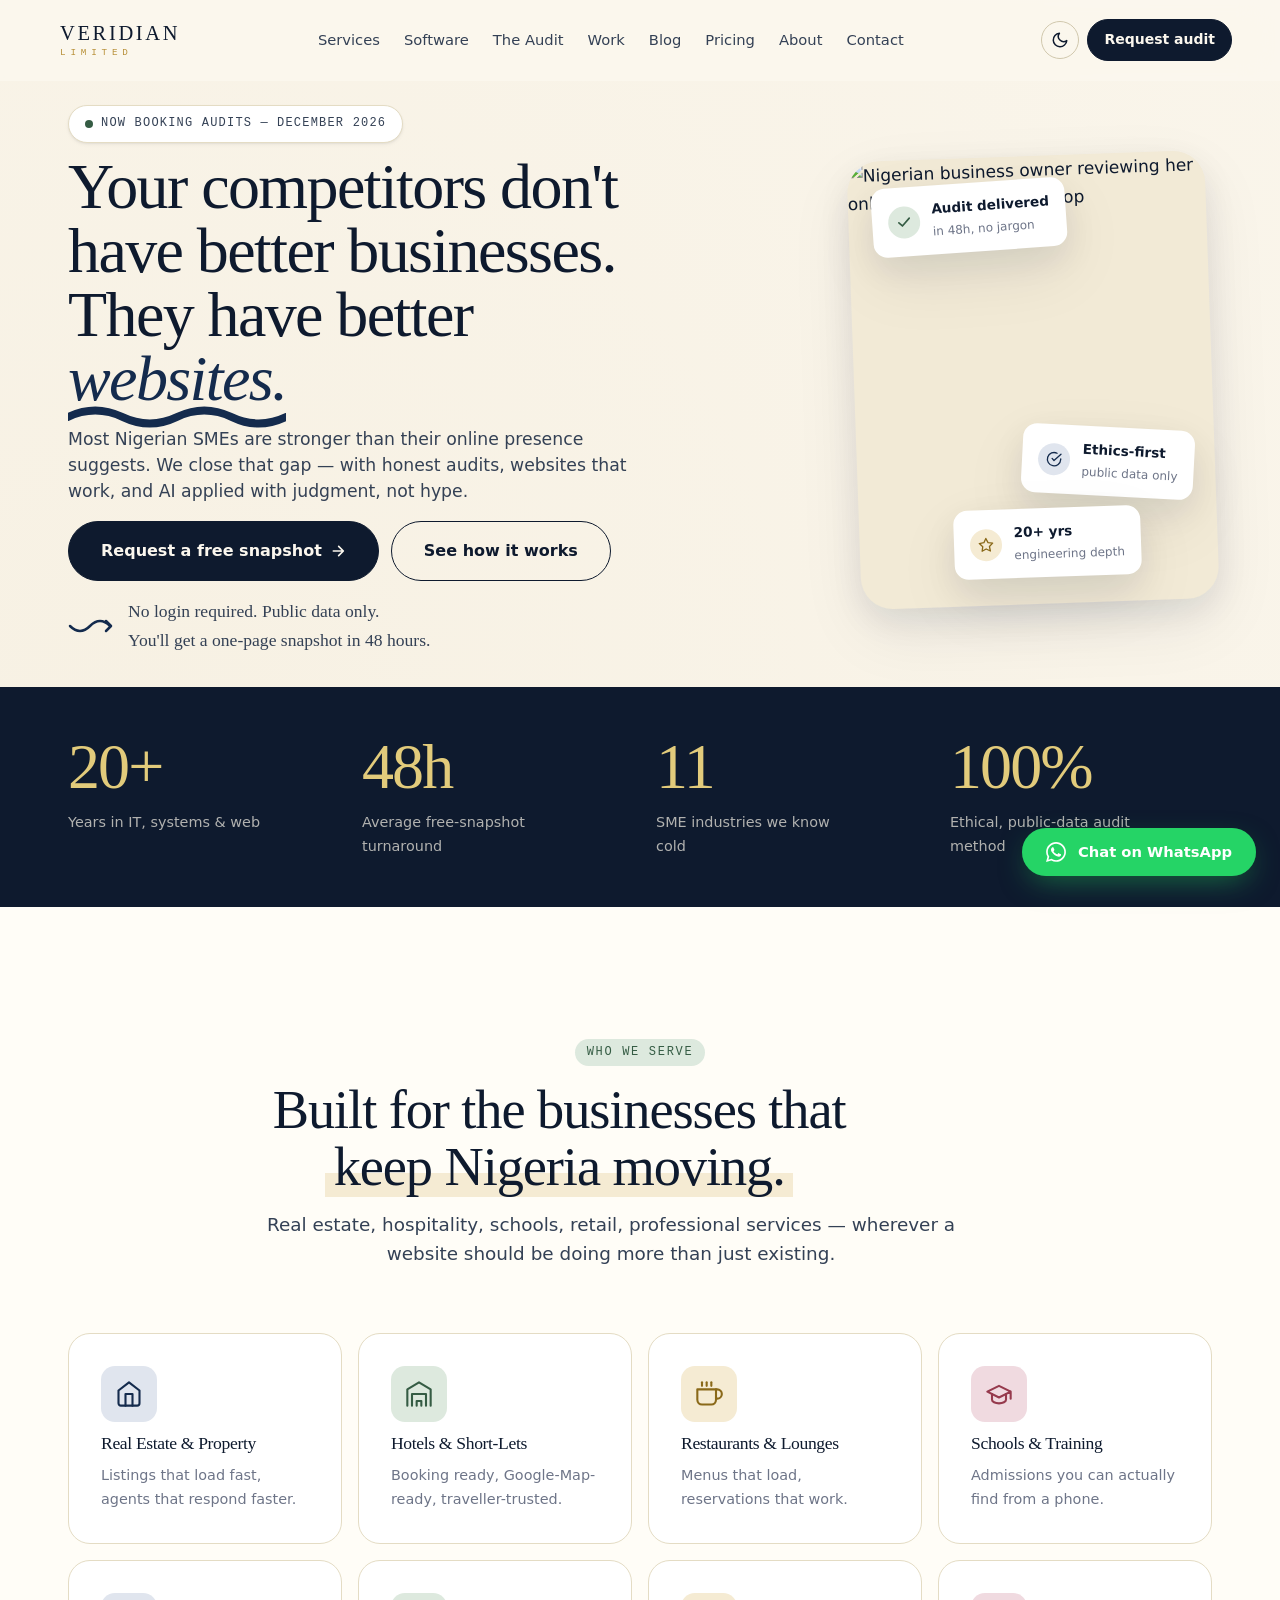
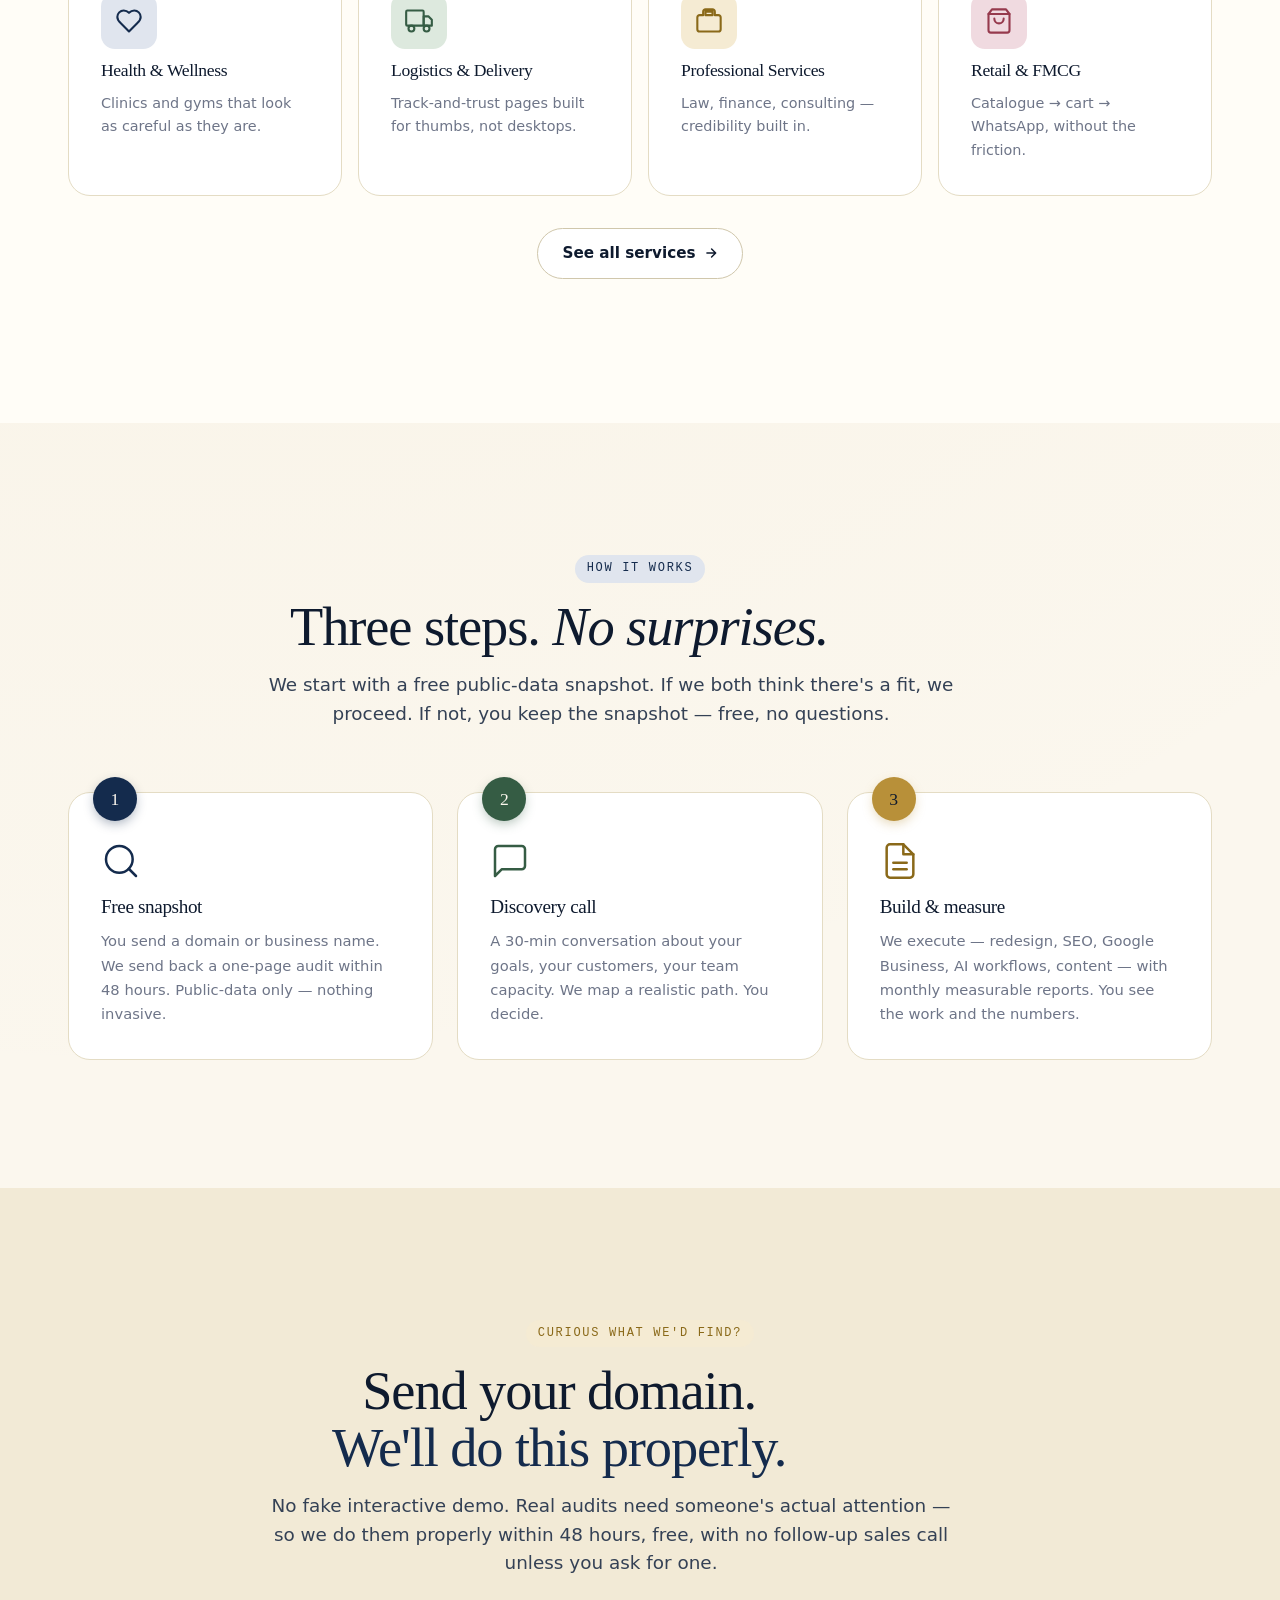
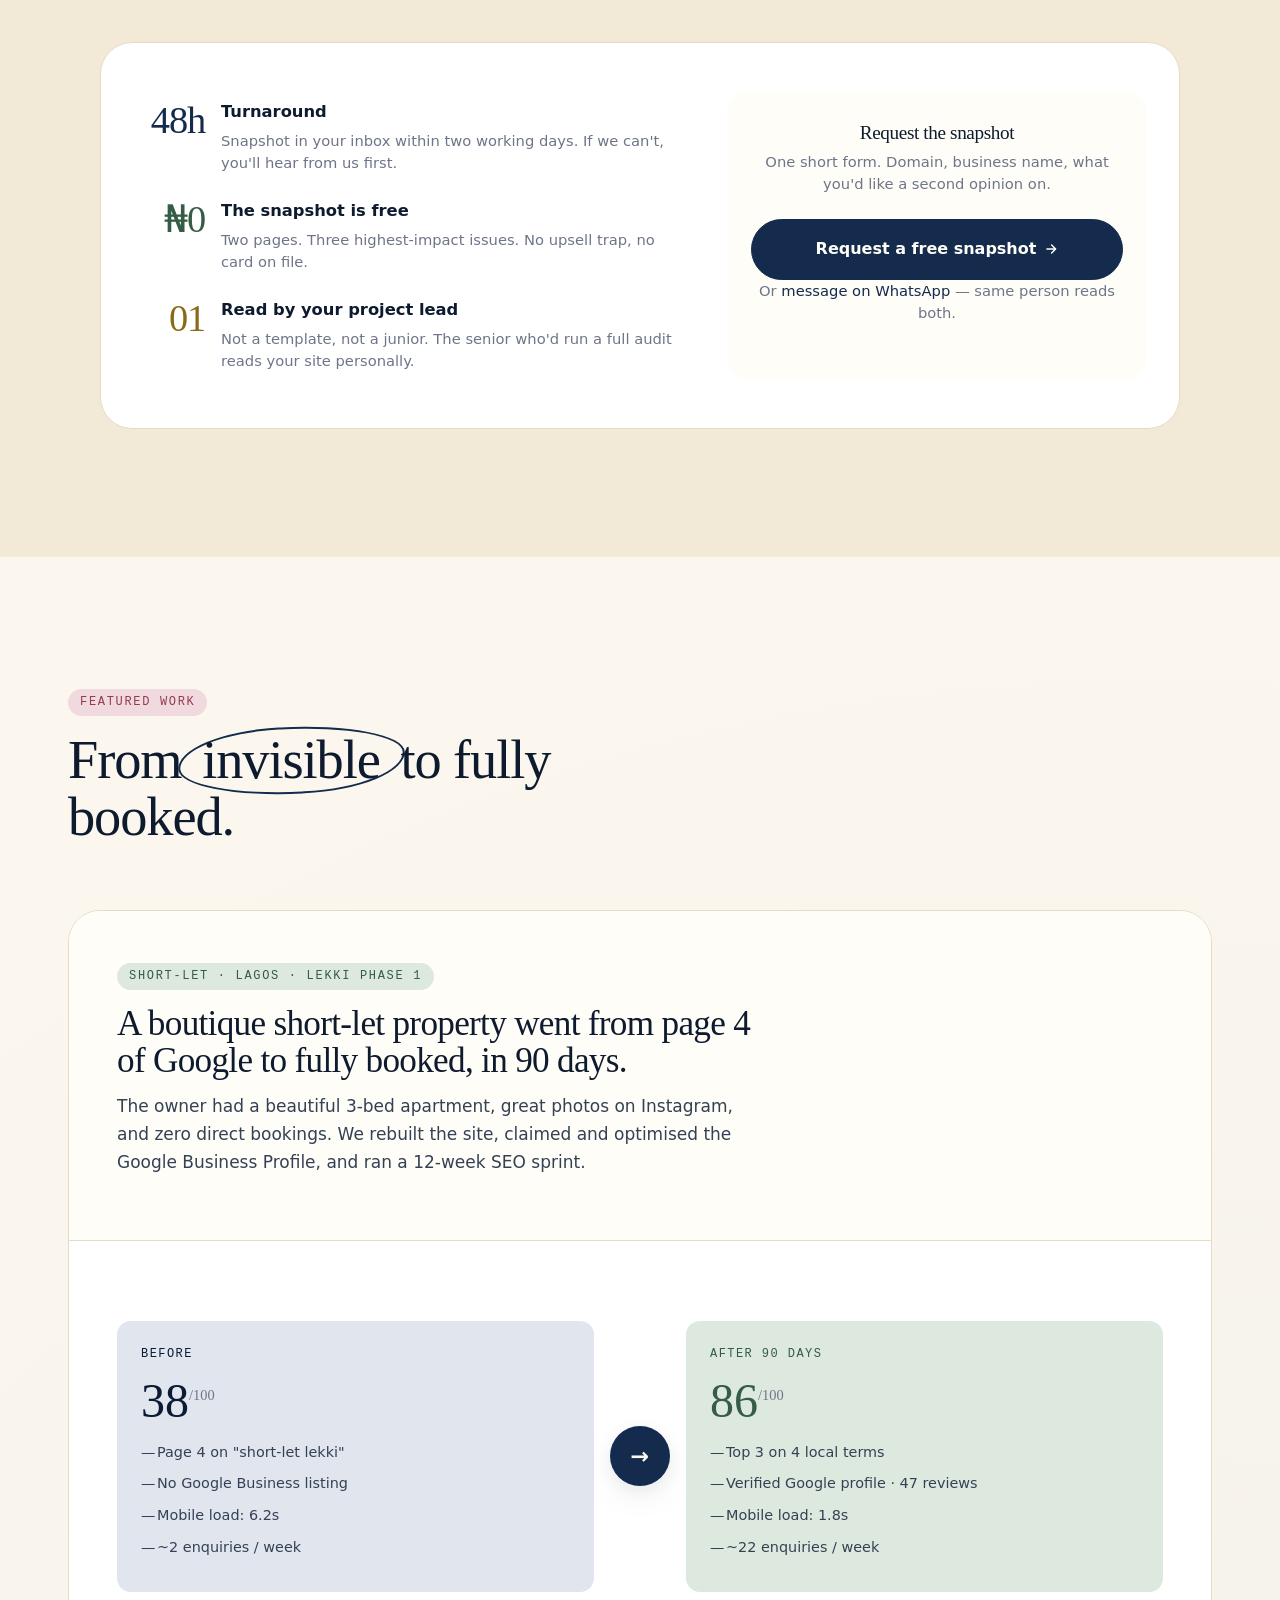
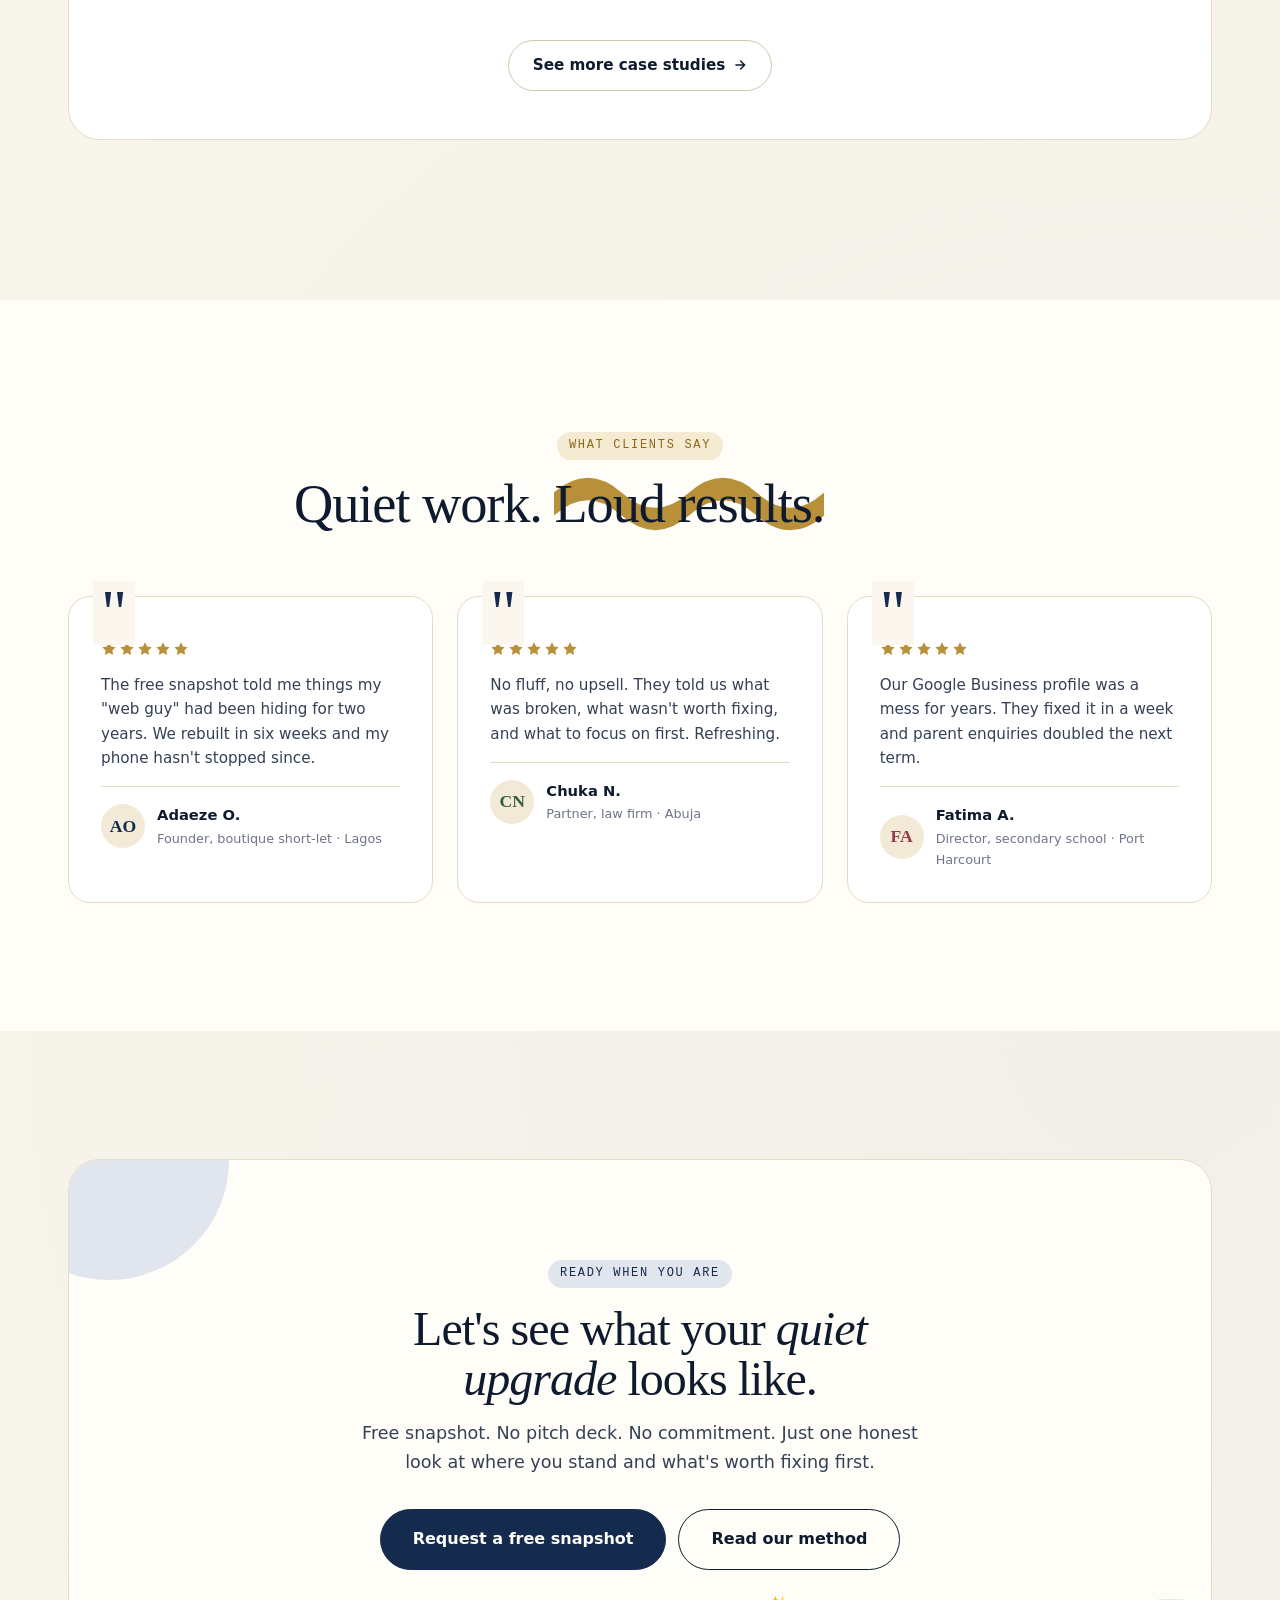
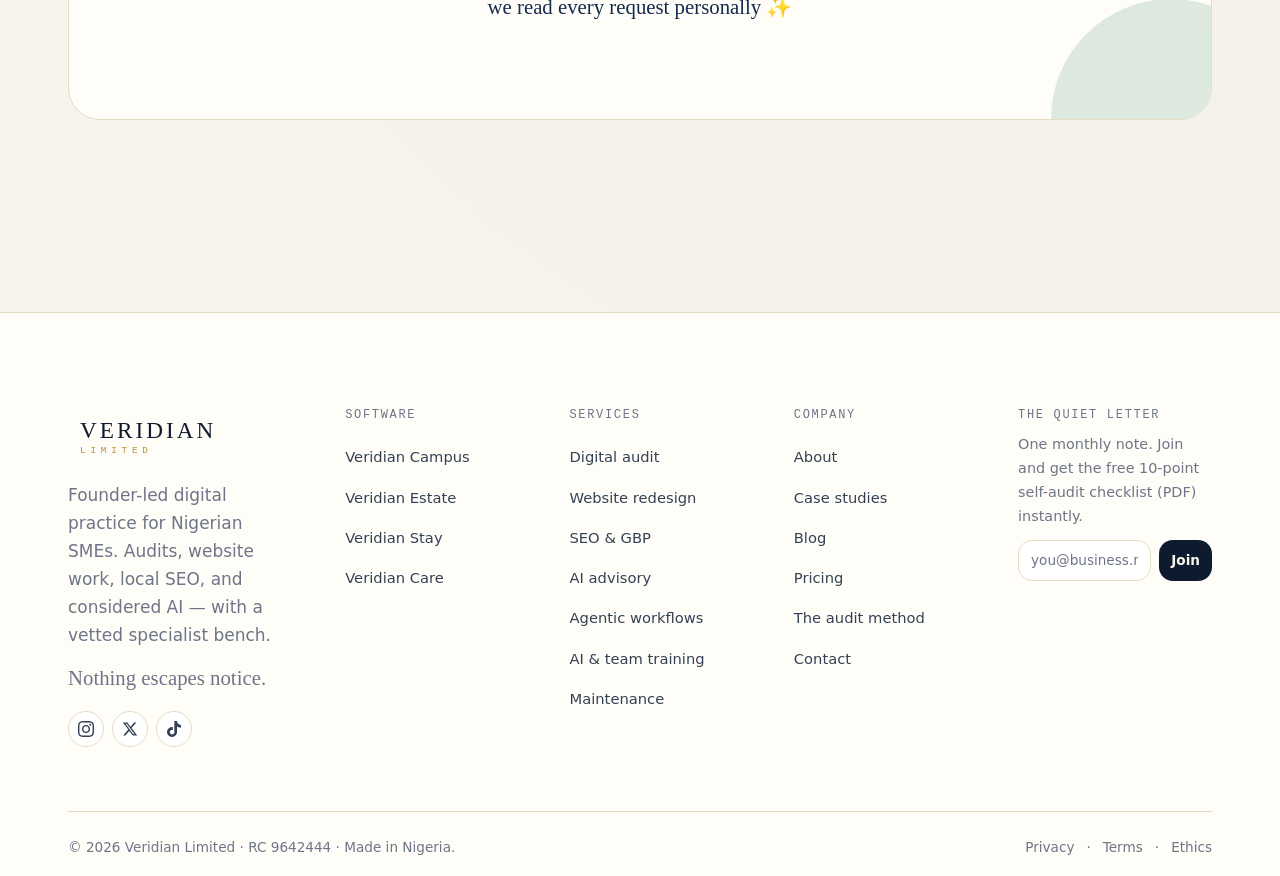
==== commit 3cc917e2: "Add Software page: Veridian Campus, Estate, Stay & Care SaaS suite New flagship subscription product" ====
--- a/index.html
+++ b/index.html
@@ -91,6 +91,7 @@
 
     <nav class="site-nav" id="site-nav" aria-label="Primary">
       <a href="services.html">Services</a>
+      <a href="software.html">Software</a>
       <a href="audit.html">The Audit</a>
       <a href="work.html">Work</a>
       <a href="blog.html">Blog</a>
@@ -531,6 +532,13 @@
         </div>
       </div>
 
+      <div class="footer-col">
+        <h5>Software</h5>
+        <a href="software.html#veridian-campus">Veridian Campus</a>
+        <a href="software.html#veridian-estate">Veridian Estate</a>
+        <a href="software.html#veridian-stay">Veridian Stay</a>
+        <a href="software.html#veridian-care">Veridian Care</a>
+      </div>
       <div class="footer-col">
         <h5>Services</h5>
         <a href="services.html">Digital audit</a>
--- a/styles.css
+++ b/styles.css
@@ -1467,7 +1467,7 @@
 }
 .footer-grid {
   display: grid;
-  grid-template-columns: 1.5fr 1fr 1fr 1.2fr;
+  grid-template-columns: 1.3fr 1fr 1fr 1fr 1.1fr;
   gap: var(--s-7);
   margin-bottom: var(--s-8);
 }
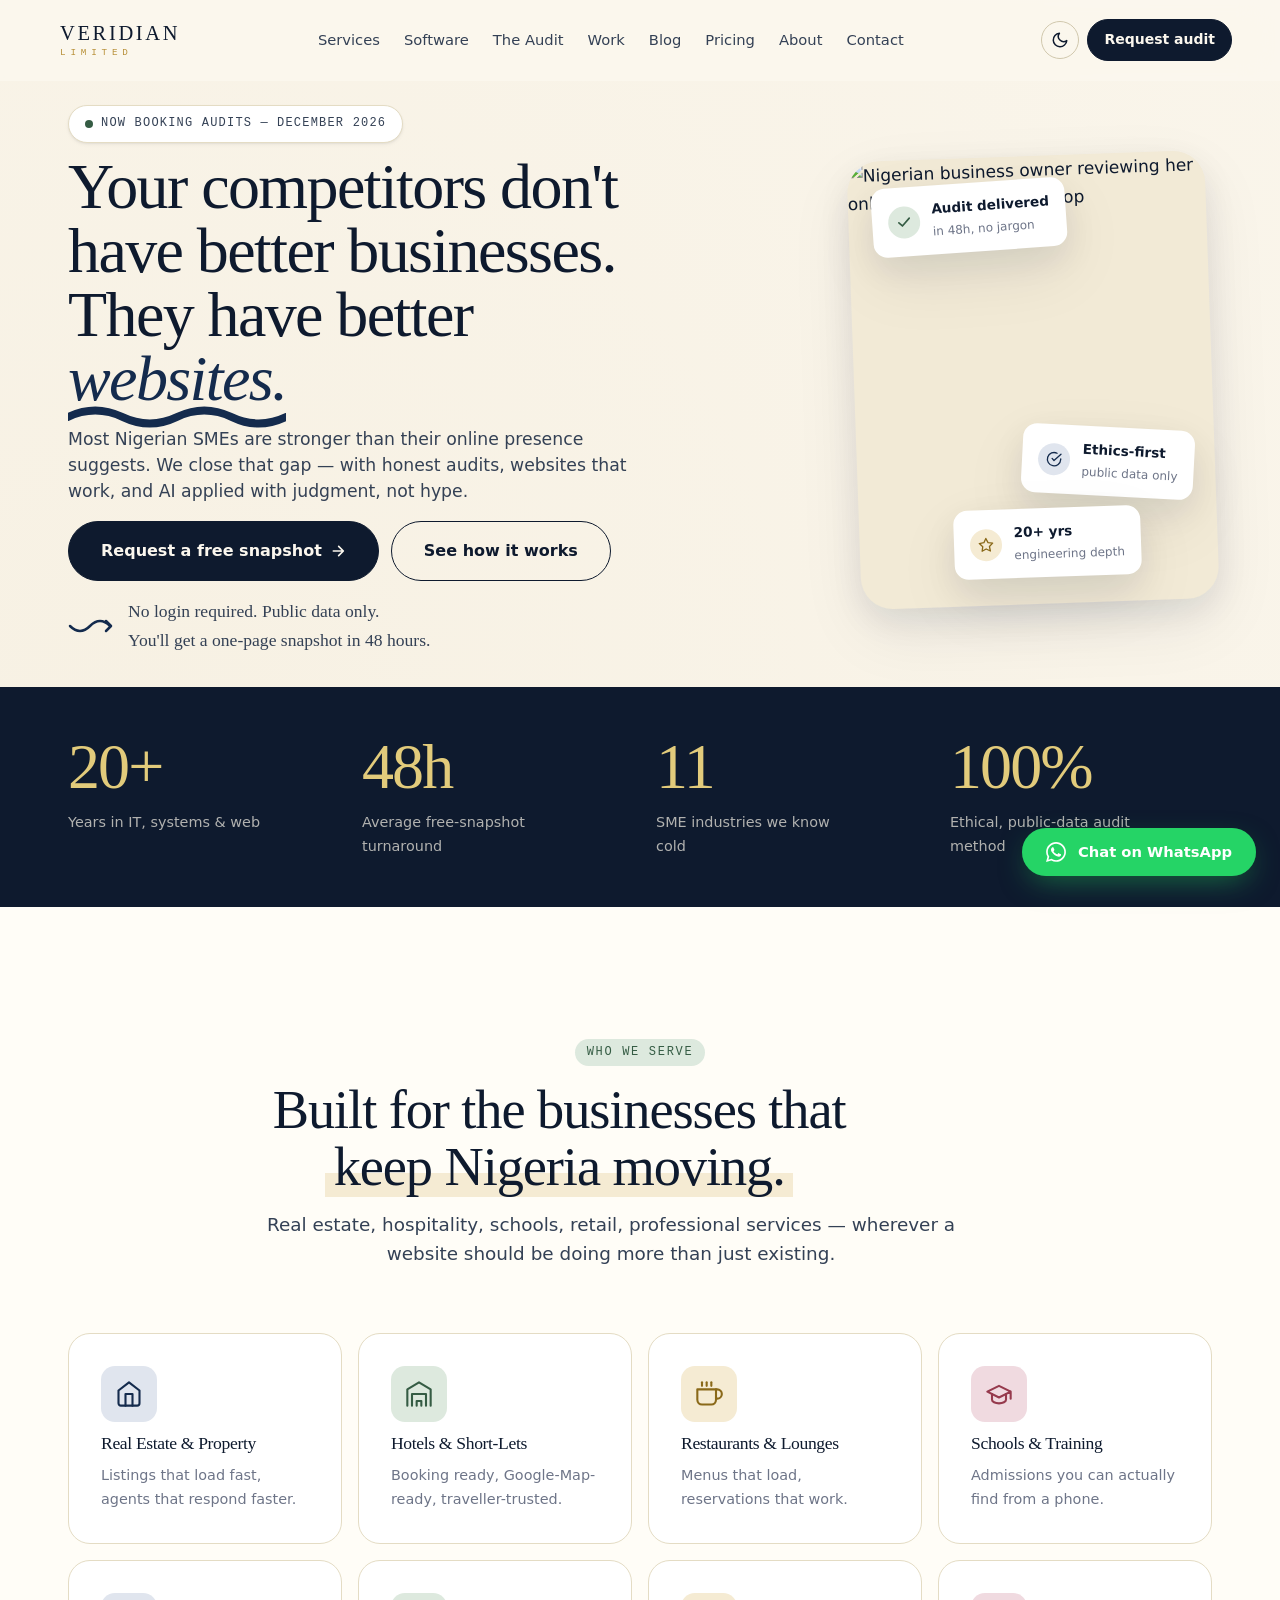
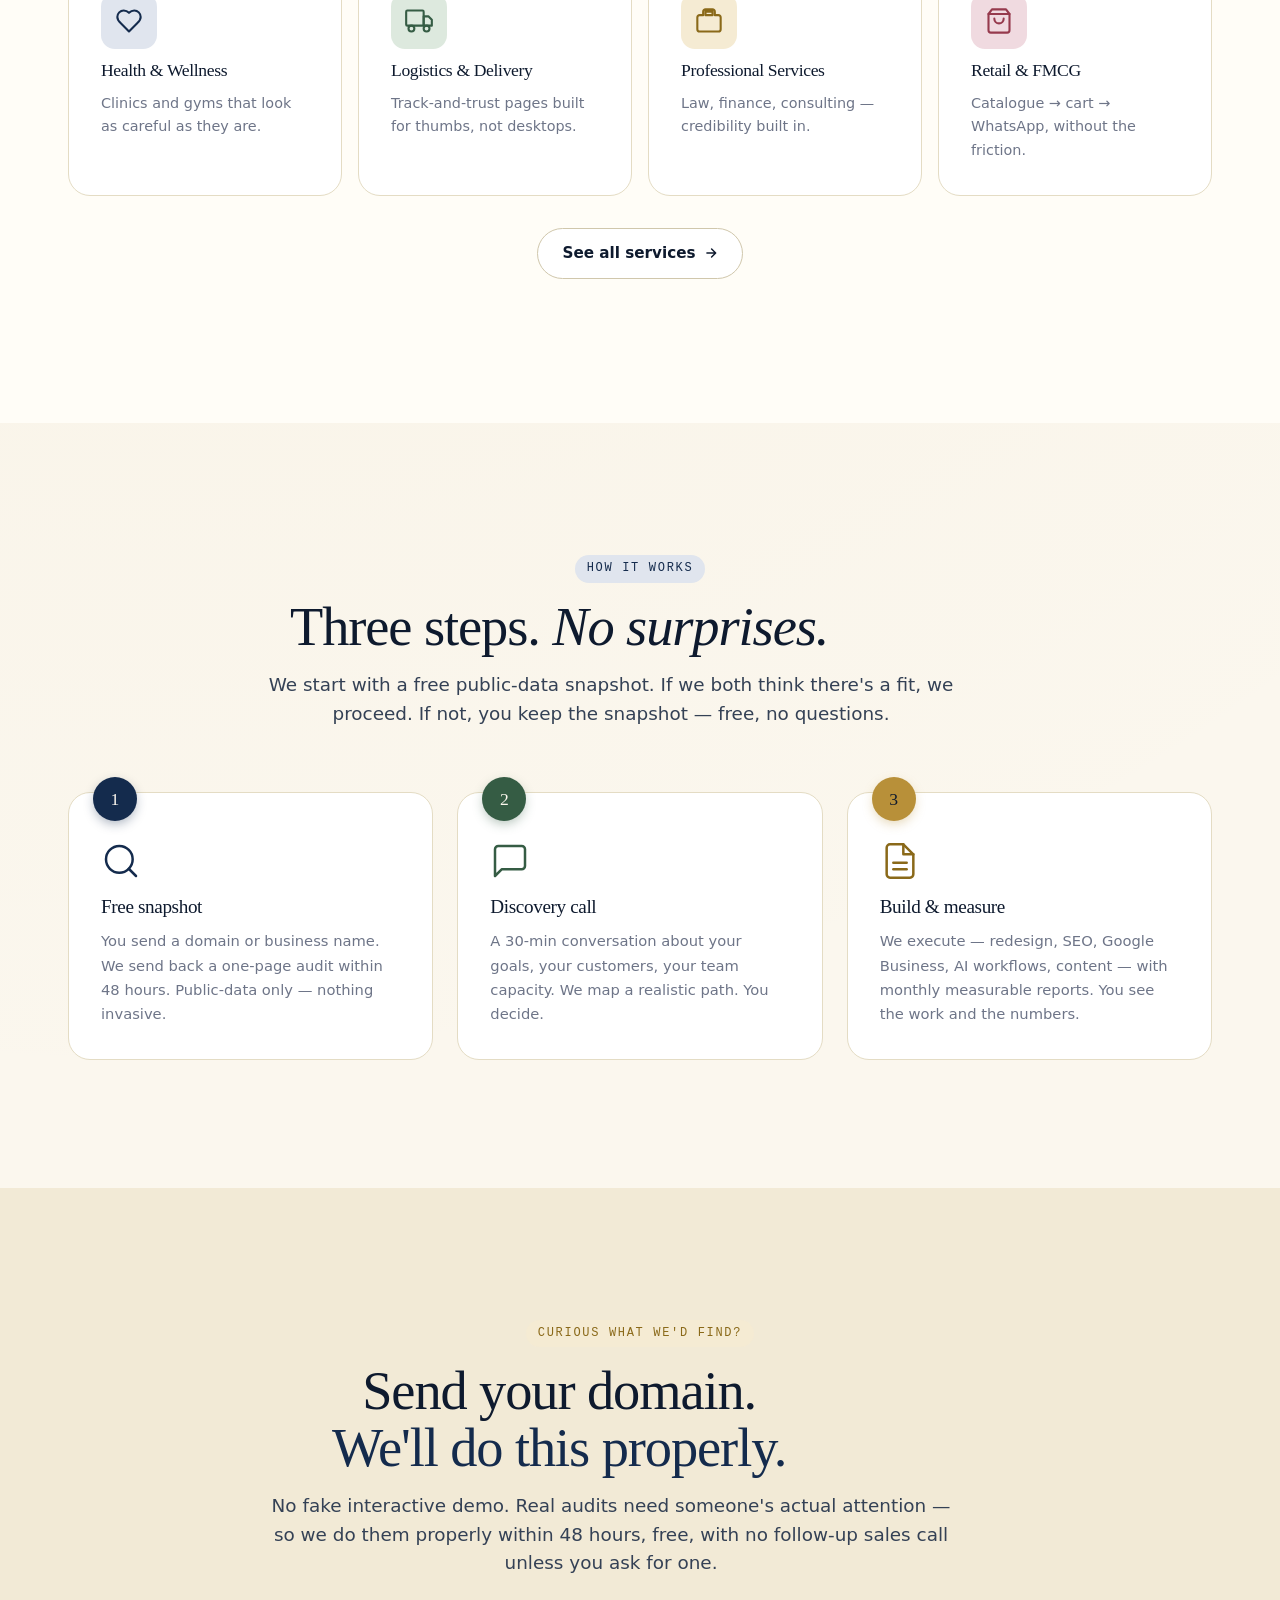
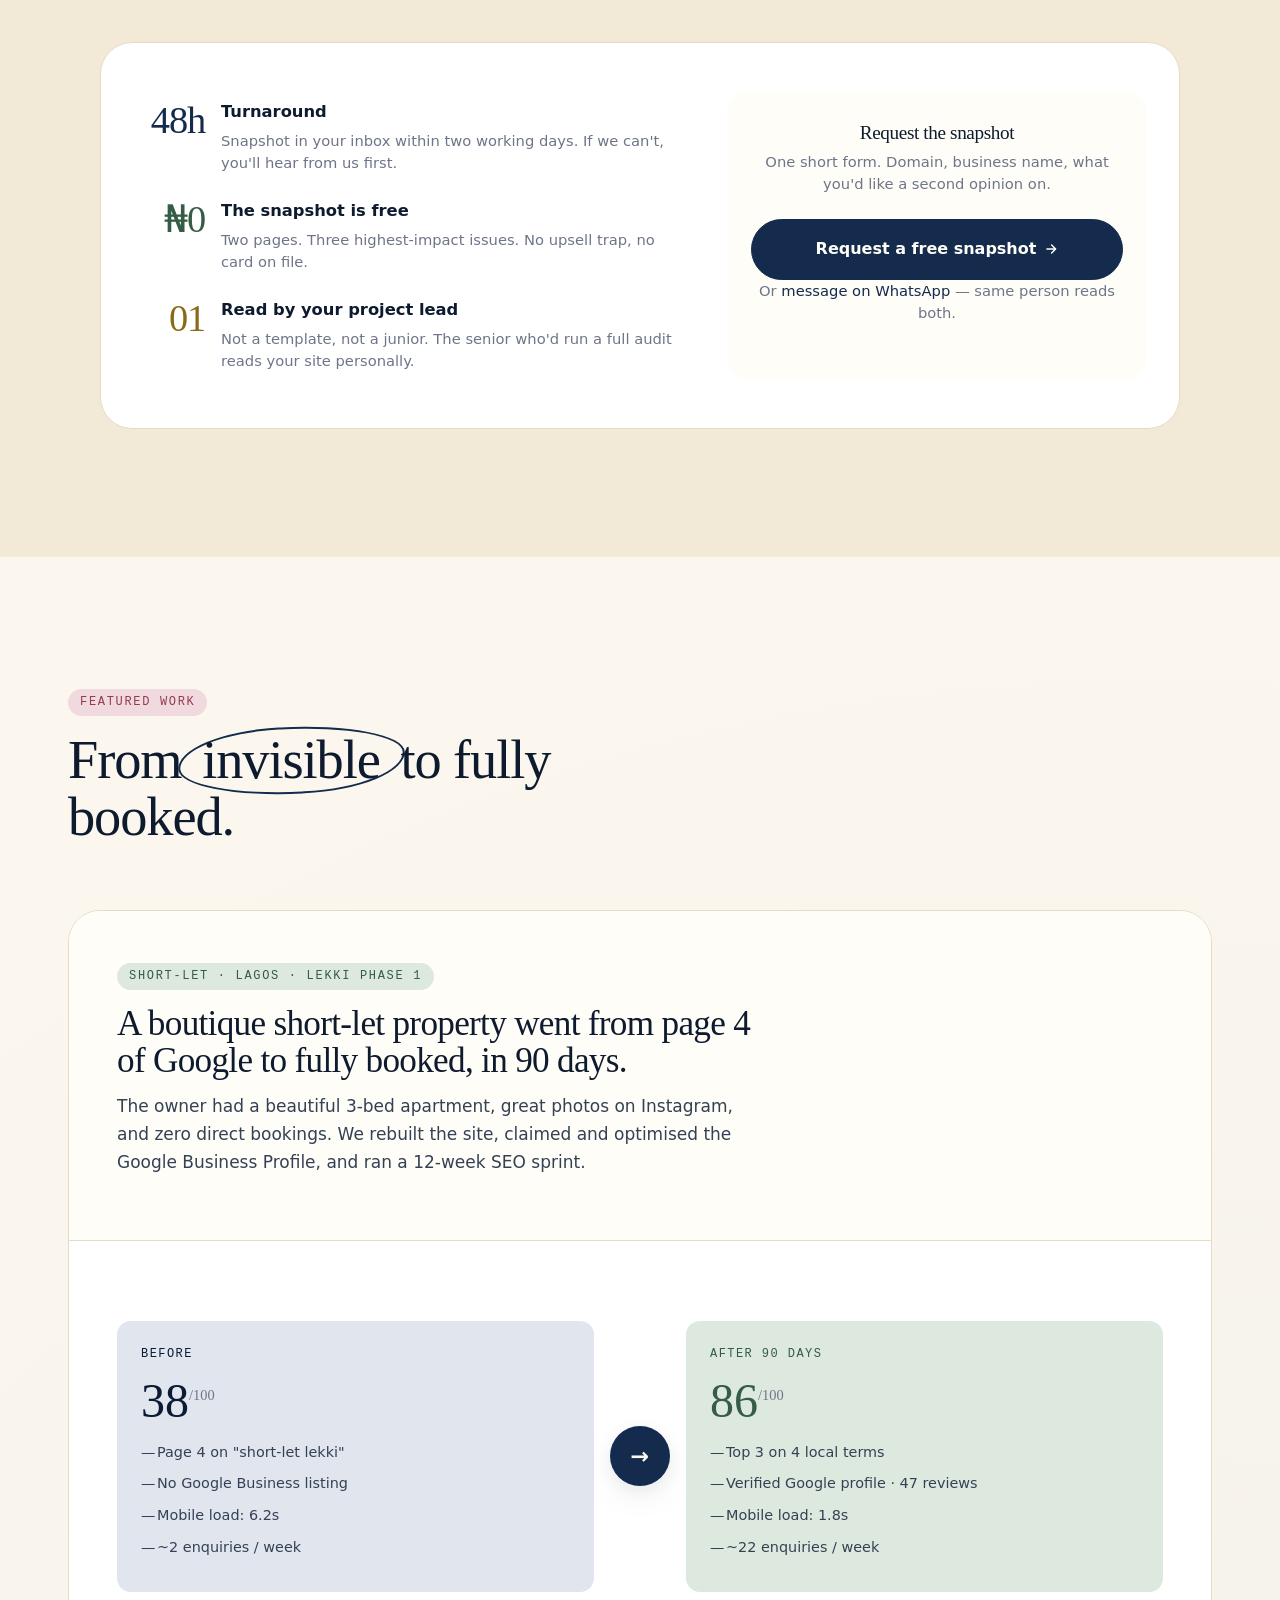
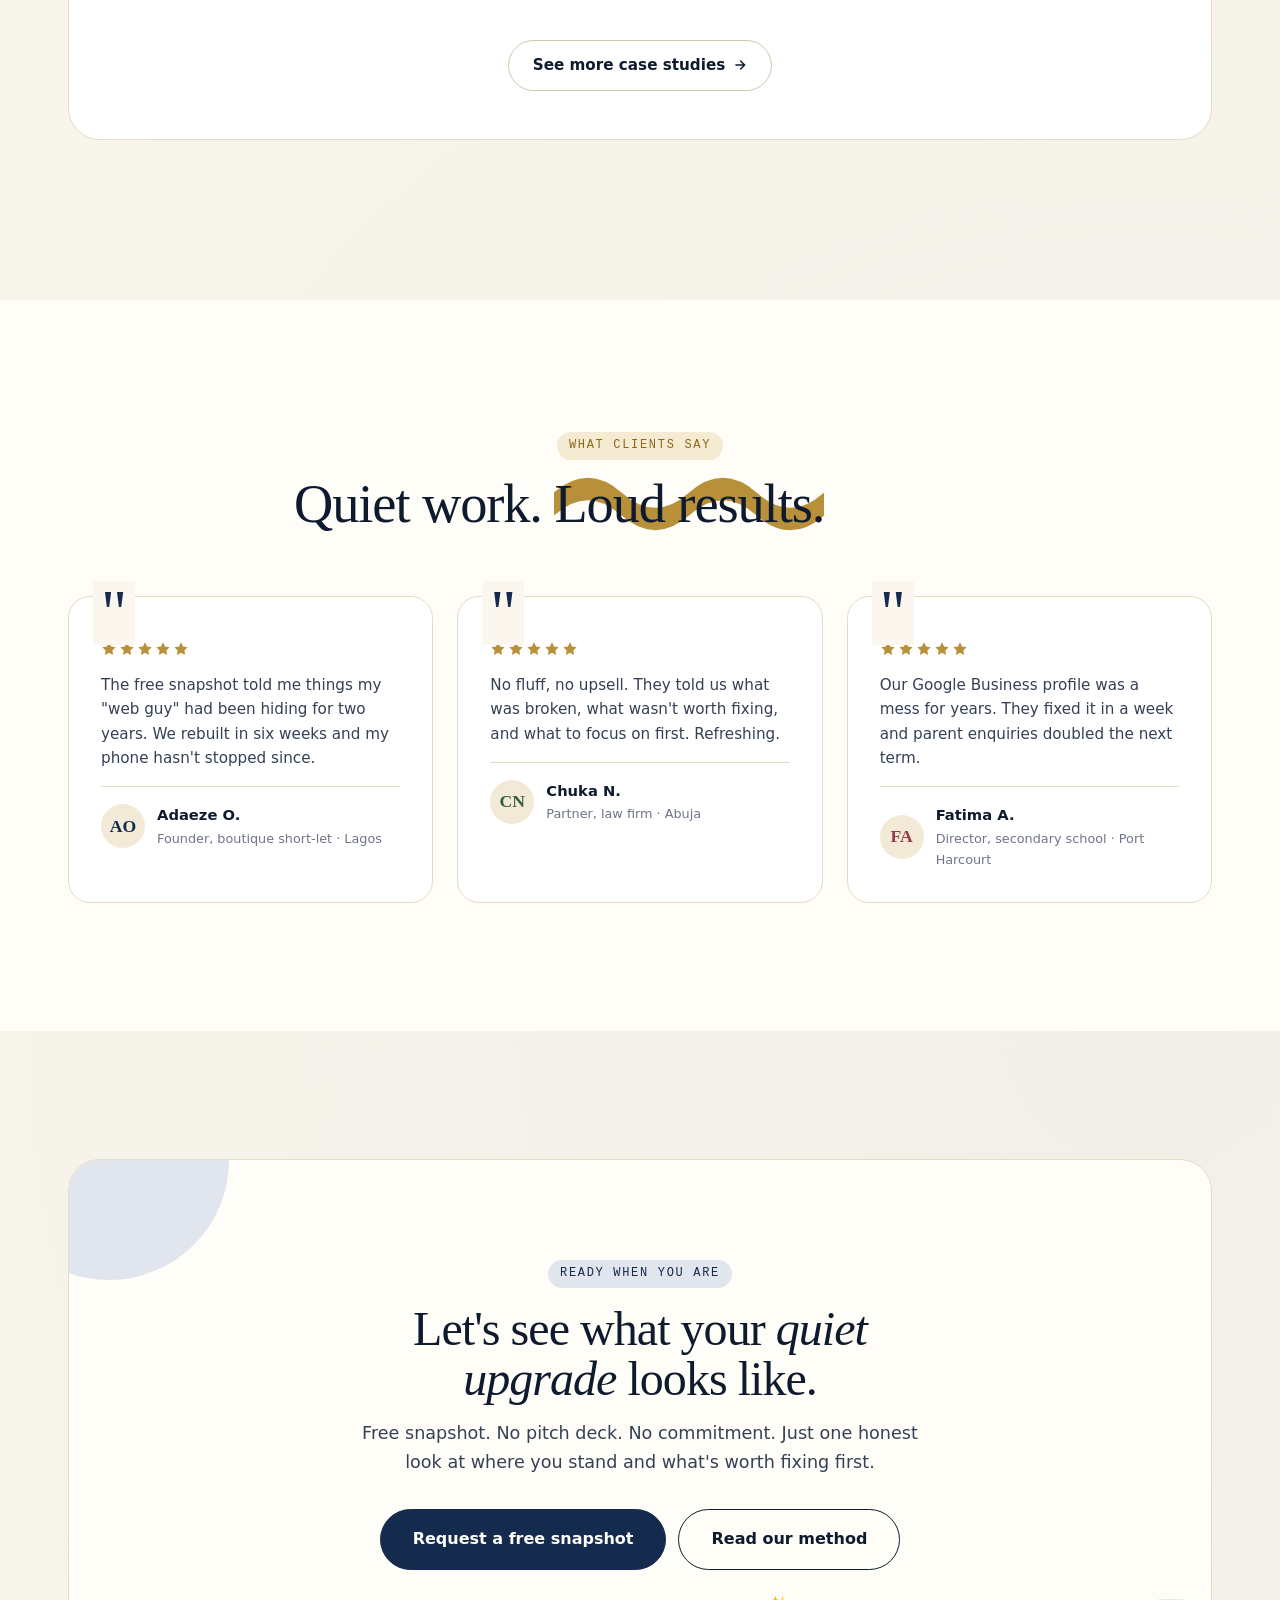
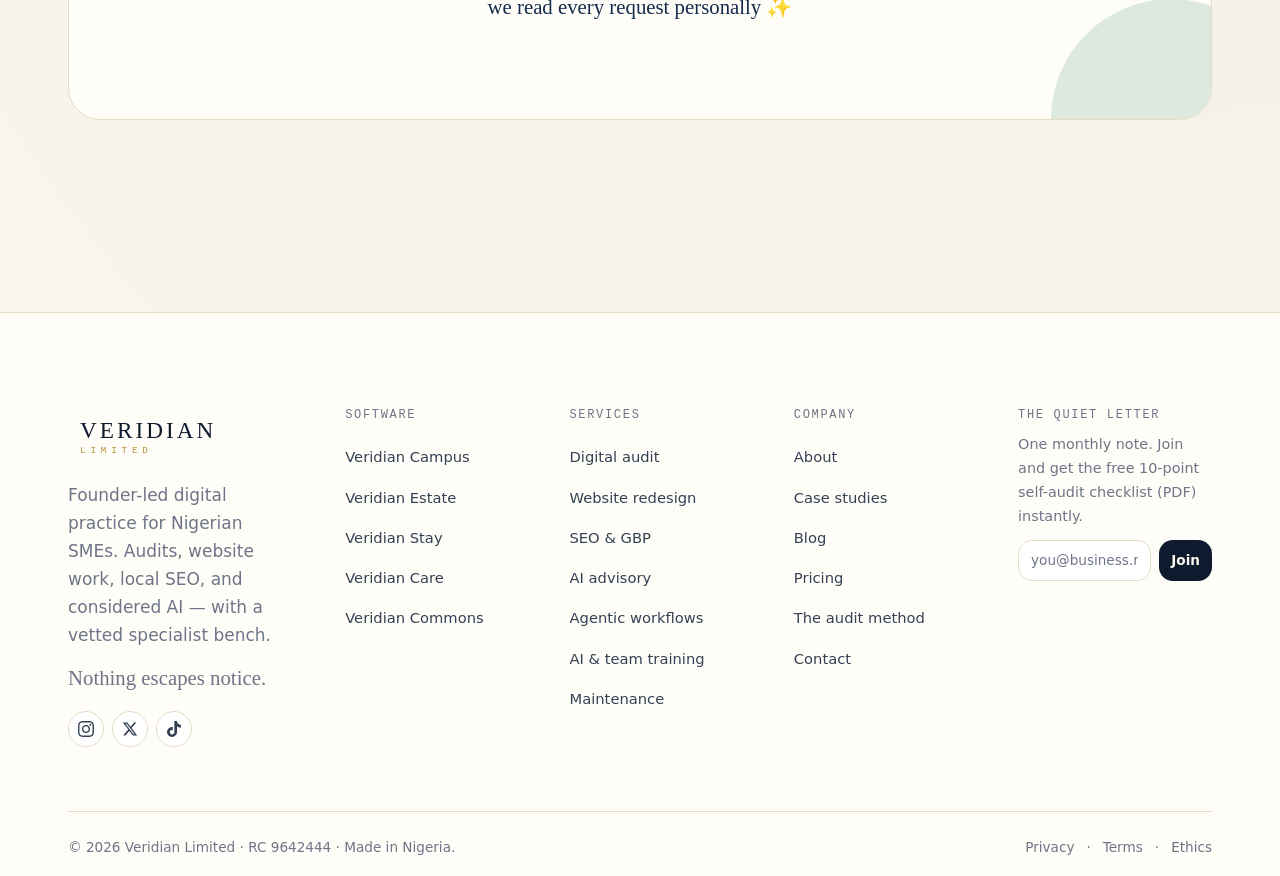
==== commit fb9f180c: "Add Veridian Commons: HOA/gated-estate management to the software suite Fifth product covering estat" ====
--- a/index.html
+++ b/index.html
@@ -538,6 +538,7 @@
         <a href="software.html#veridian-estate">Veridian Estate</a>
         <a href="software.html#veridian-stay">Veridian Stay</a>
         <a href="software.html#veridian-care">Veridian Care</a>
+        <a href="software.html#veridian-commons">Veridian Commons</a>
       </div>
       <div class="footer-col">
         <h5>Services</h5>
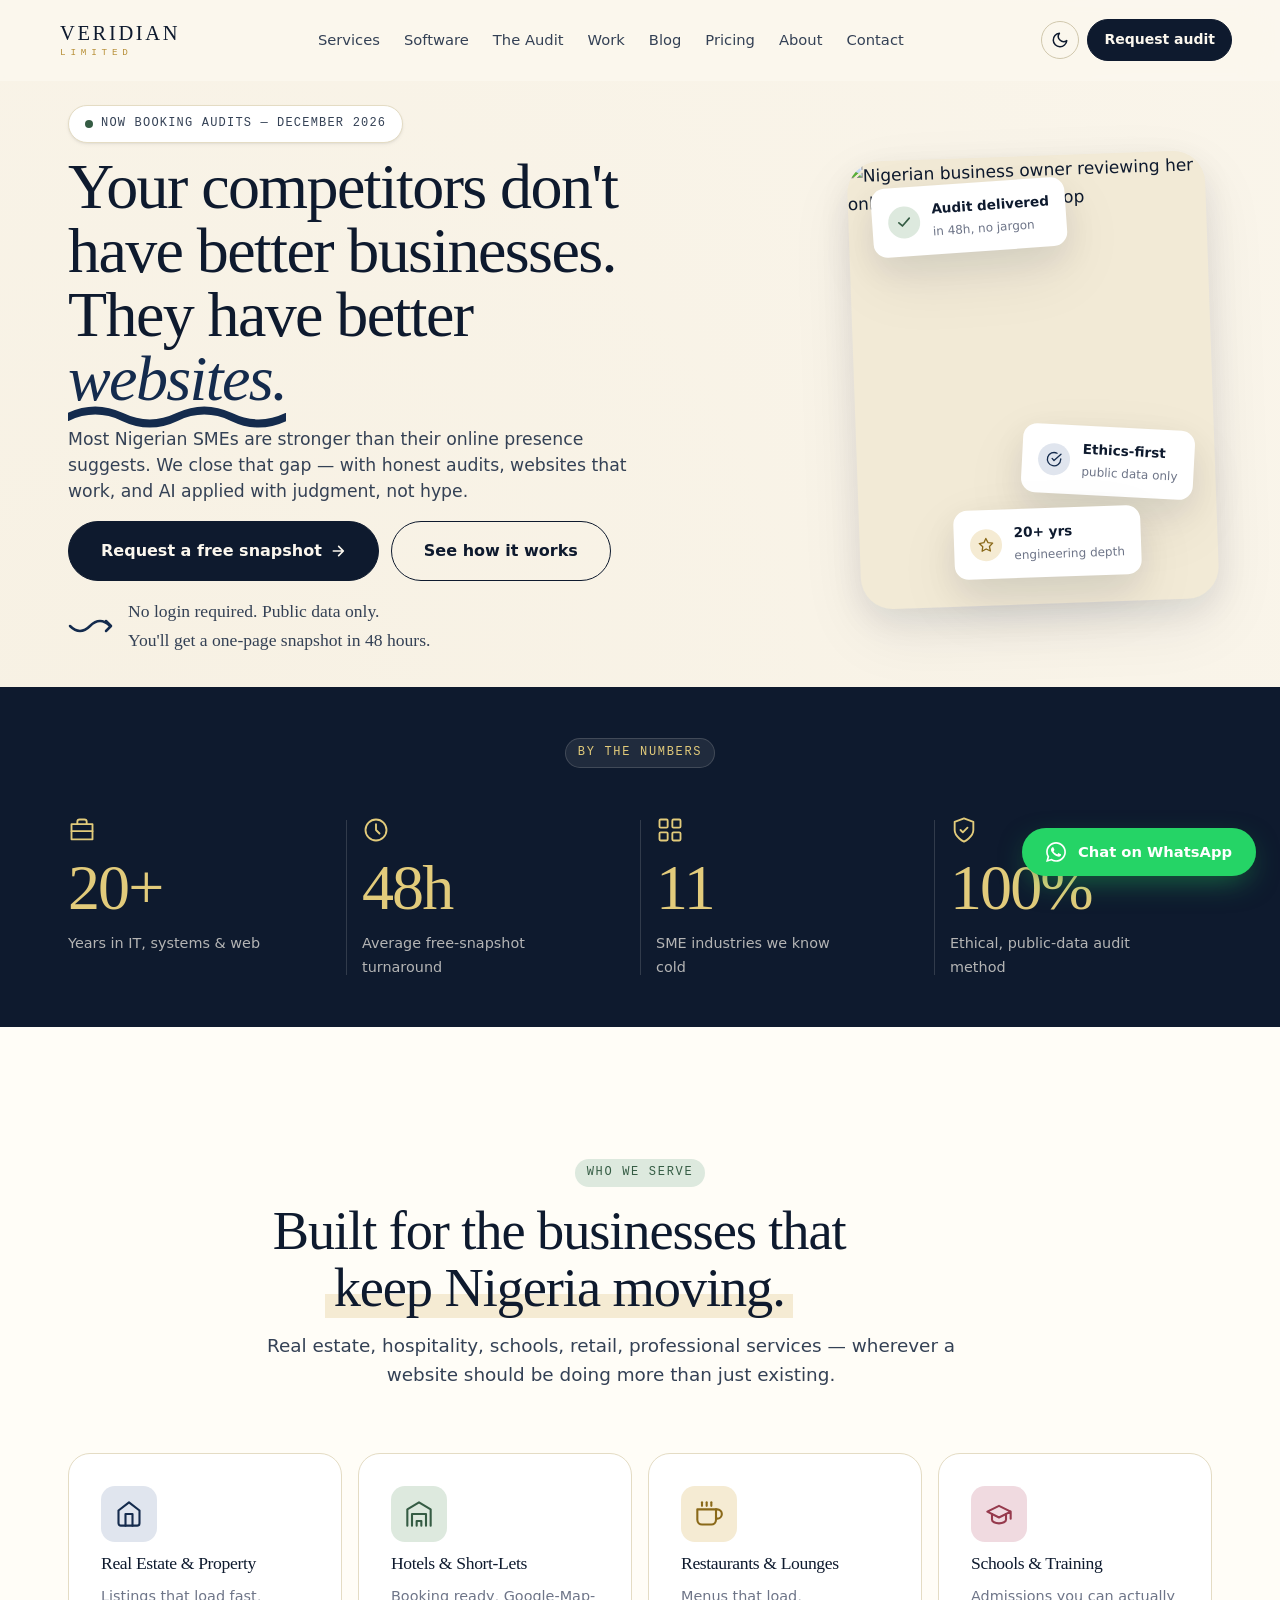
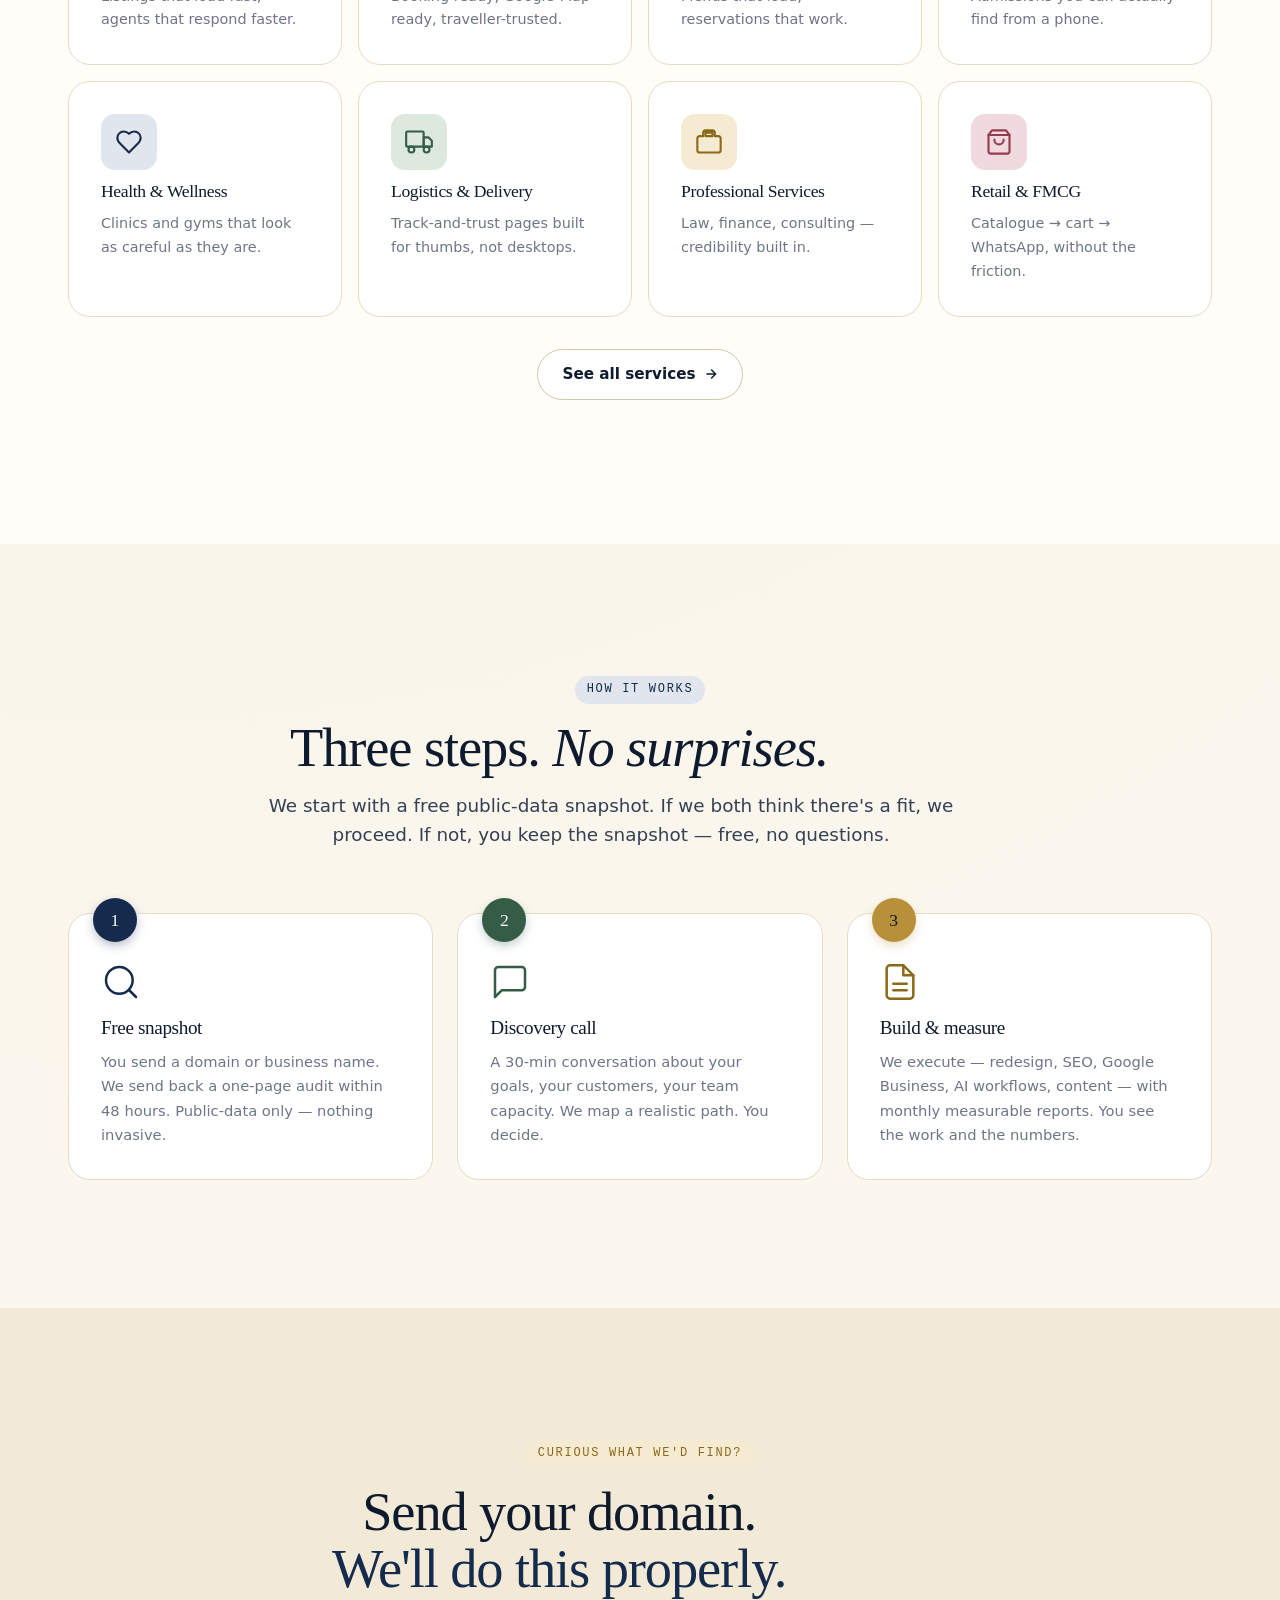
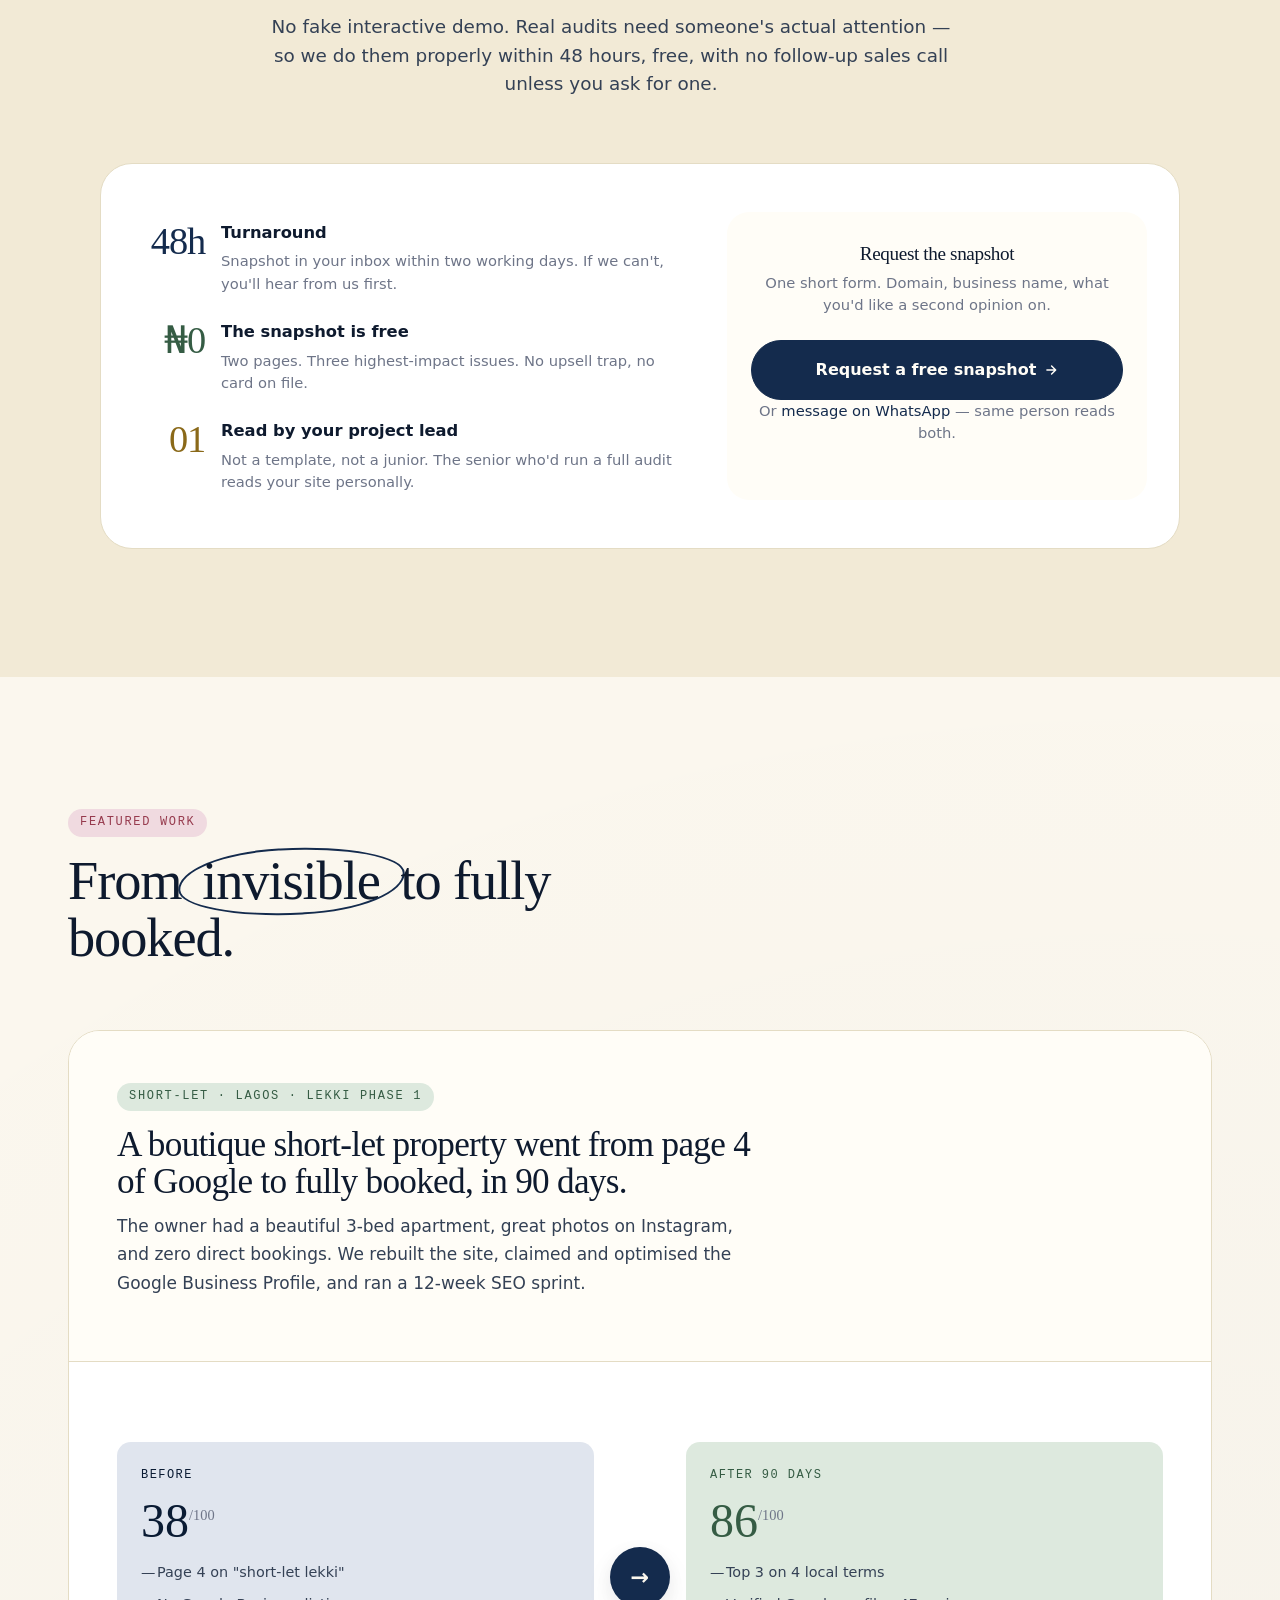
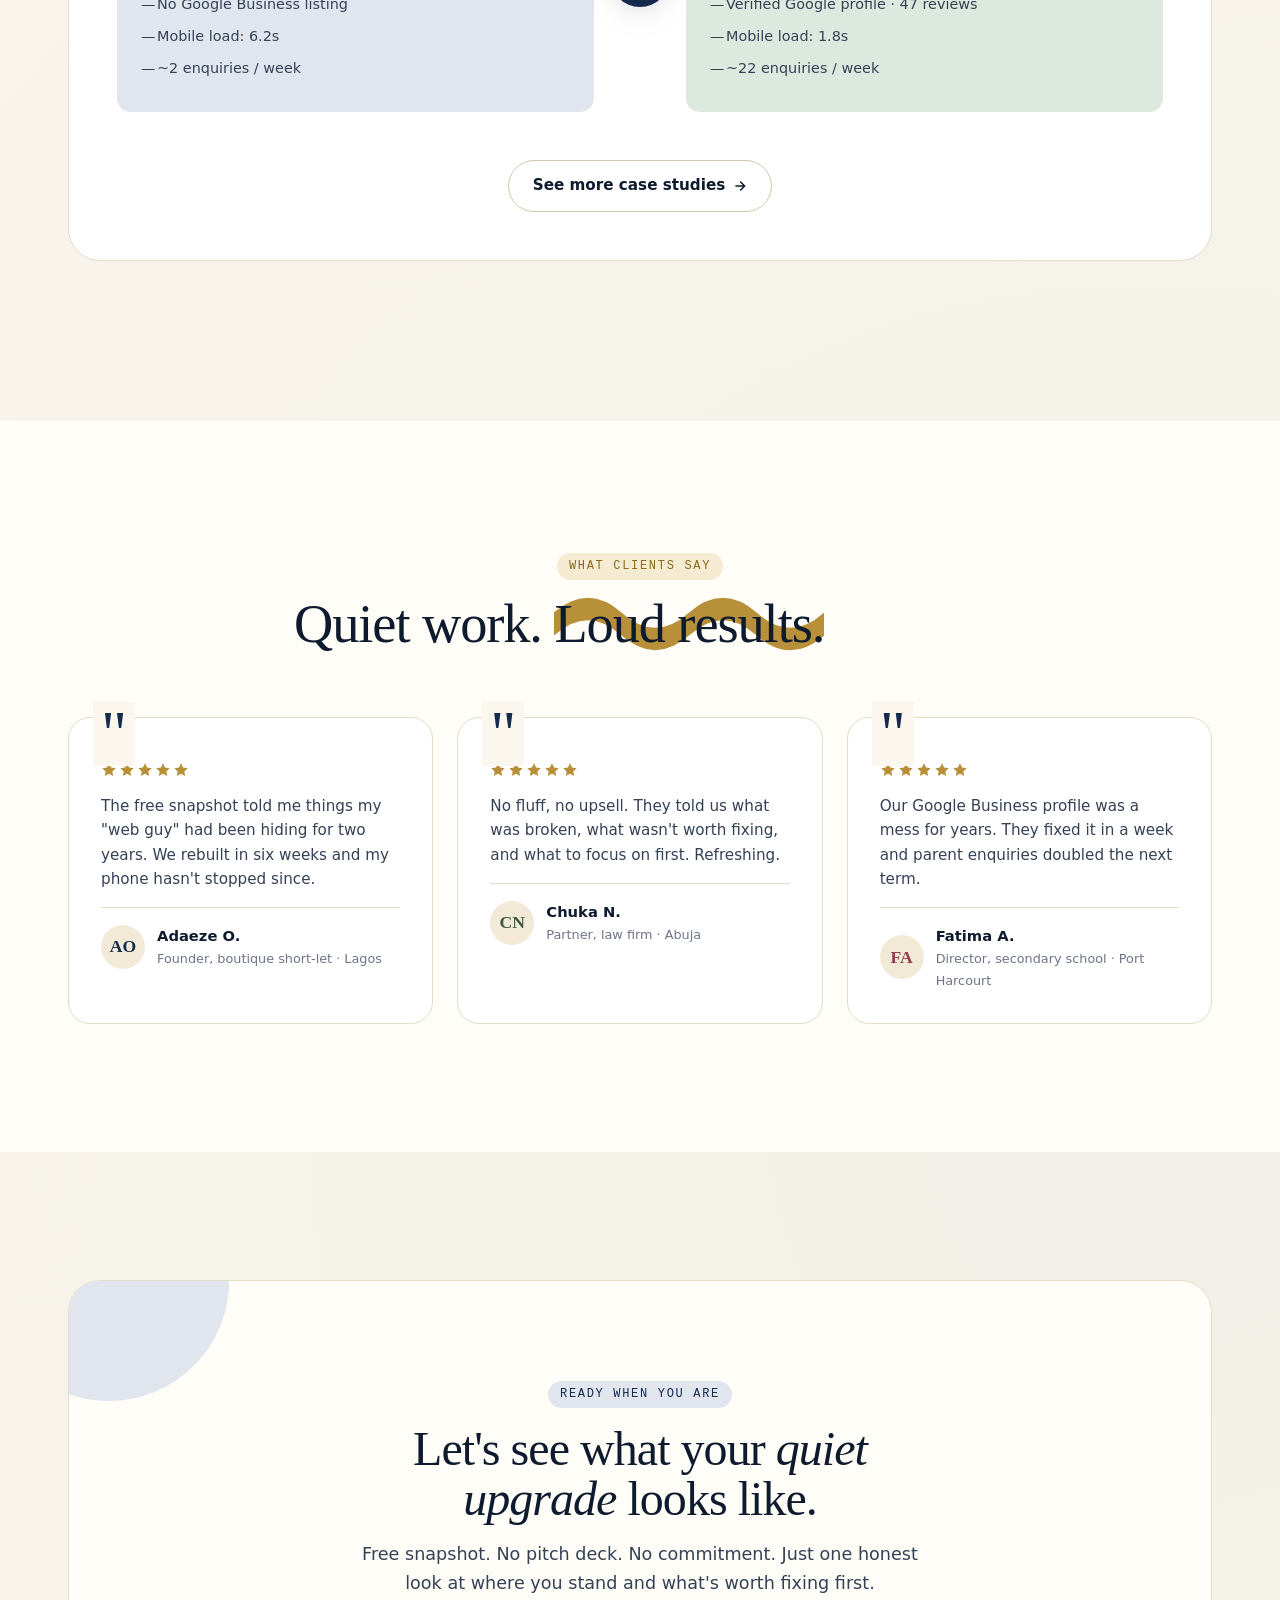
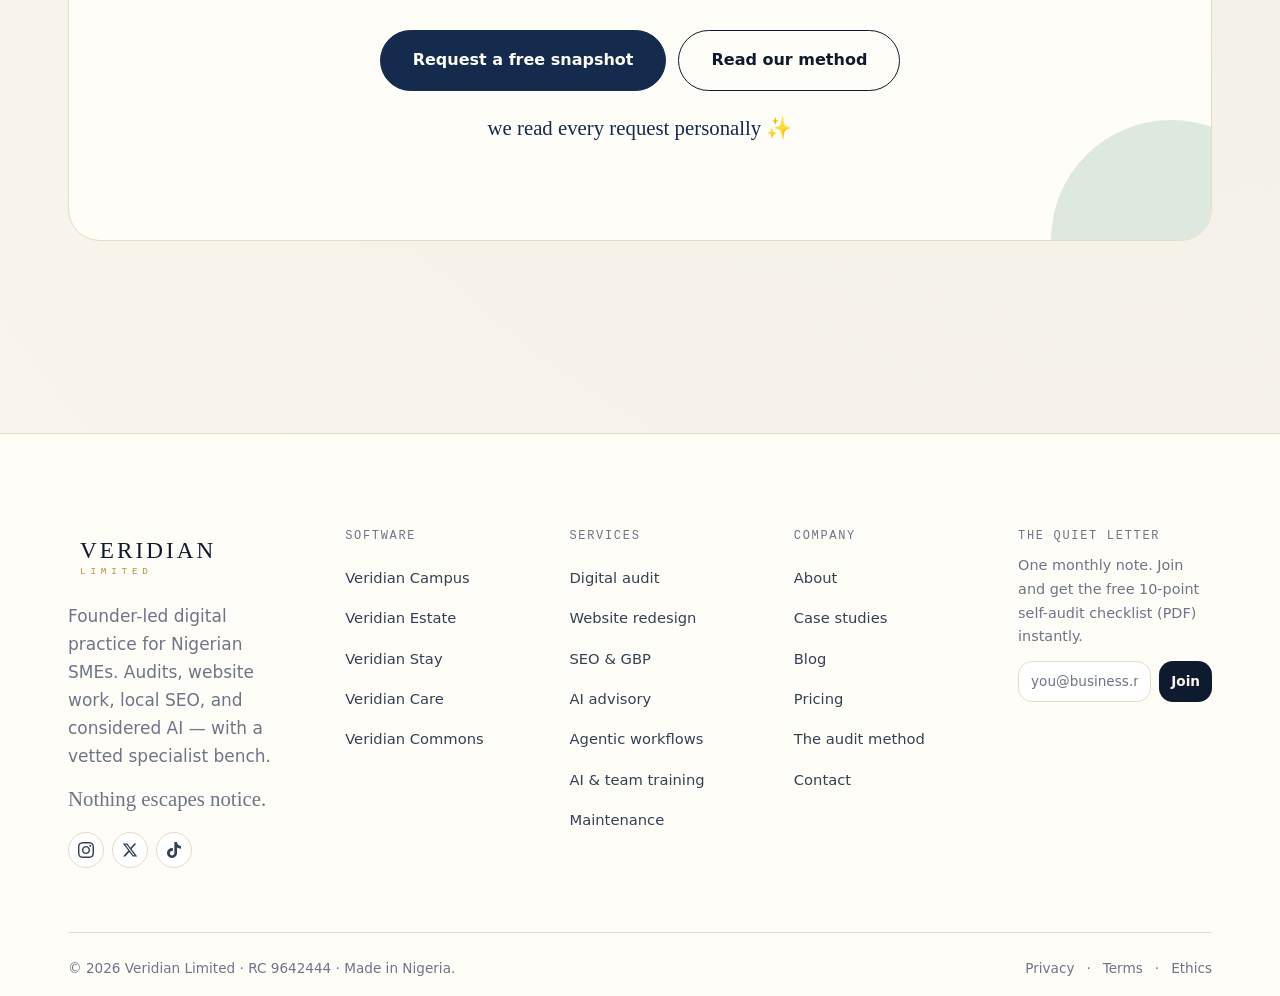
==== commit 12e5bfc6: "Elevate homepage stat strip: dividers, eyebrow, icons, dark-mode fix Adds hairline dividers between " ====
--- a/index.html
+++ b/index.html
@@ -193,20 +193,25 @@
 <!-- ============ STAT STRIP ============ -->
 <section class="stat-strip">
   <div class="container">
+    <div class="stat-strip-eyebrow"><span class="eyebrow eyebrow--stat">By the numbers</span></div>
     <div class="stat-strip-grid">
       <div class="stat">
+        <div class="stat-icon"><svg width="28" height="28" viewBox="0 0 24 24" fill="none" stroke="currentColor" stroke-width="1.6" stroke-linecap="round" stroke-linejoin="round"><path d="M3 7h18v13H3z"/><path d="M8 7V5a2 2 0 0 1 2-2h4a2 2 0 0 1 2 2v2"/><path d="M3 13h18"/></svg></div>
         <div class="stat-num"><span data-count-to="20" data-count-suffix="+">0+</span></div>
         <div class="stat-label">Years in IT, systems &amp; web</div>
       </div>
       <div class="stat">
+        <div class="stat-icon"><svg width="28" height="28" viewBox="0 0 24 24" fill="none" stroke="currentColor" stroke-width="1.6" stroke-linecap="round" stroke-linejoin="round"><circle cx="12" cy="12" r="9"/><path d="M12 7v5l3 3"/></svg></div>
         <div class="stat-num"><span data-count-to="48" data-count-suffix="h">0h</span></div>
         <div class="stat-label">Average free-snapshot turnaround</div>
       </div>
       <div class="stat">
+        <div class="stat-icon"><svg width="28" height="28" viewBox="0 0 24 24" fill="none" stroke="currentColor" stroke-width="1.6" stroke-linecap="round" stroke-linejoin="round"><rect x="3" y="3" width="7" height="7" rx="1"/><rect x="14" y="3" width="7" height="7" rx="1"/><rect x="3" y="14" width="7" height="7" rx="1"/><rect x="14" y="14" width="7" height="7" rx="1"/></svg></div>
         <div class="stat-num"><span data-count-to="11">0</span></div>
         <div class="stat-label">SME industries we know cold</div>
       </div>
       <div class="stat">
+        <div class="stat-icon"><svg width="28" height="28" viewBox="0 0 24 24" fill="none" stroke="currentColor" stroke-width="1.6" stroke-linecap="round" stroke-linejoin="round"><path d="M12 22s8-4 8-10V5l-8-3-8 3v7c0 6 8 10 8 10z"/><path d="m9 12 2 2 4-4"/></svg></div>
         <div class="stat-num"><span data-count-to="100" data-count-suffix="%">0%</span></div>
         <div class="stat-label">Ethical, public-data audit method</div>
       </div>
--- a/styles.css
+++ b/styles.css
@@ -626,9 +626,32 @@
 
 
 /* =================== 8. STAT STRIP =================== */
-.stat-strip { padding: var(--s-7) 0; background: var(--ink); color: var(--bone); }
+/* Fixed dark band, deliberately theme-invariant (unlike var(--ink)/var(--bone),
+   which flip in dark mode and would otherwise turn this section near-unreadable). */
+.stat-strip { padding: var(--s-7) 0; background: #0E1A2E; color: #FBF7EE; }
+.stat-strip-eyebrow { text-align: center; margin-bottom: var(--s-6); }
+.eyebrow--stat {
+  color: var(--mustard-soft);
+  background: rgba(251,247,238,.08);
+  border: 1px solid rgba(251,247,238,.15);
+}
 .stat-strip-grid { display: grid; grid-template-columns: repeat(4, 1fr); gap: var(--s-6); }
-@media (max-width: 800px) { .stat-strip-grid { grid-template-columns: repeat(2, 1fr); } }
+@media (max-width: 800px) { .stat-strip-grid { grid-template-columns: repeat(2, 1fr); gap: var(--s-7) var(--s-6); } }
+.stat { position: relative; }
+.stat-strip-grid .stat:not(:first-child)::before {
+  content: "";
+  position: absolute;
+  left: calc(var(--s-6) / -2);
+  top: 4px; bottom: 4px;
+  width: 1px;
+  background: rgba(251,247,238,.15);
+}
+@media (max-width: 800px) { .stat-strip-grid .stat::before { display: none; } }
+.stat-icon {
+  width: 28px; height: 28px;
+  color: var(--mustard-soft);
+  margin-bottom: var(--s-3);
+}
 .stat-num {
   font-family: var(--font-display);
   font-size: clamp(2.5rem, 5vw, 4rem);
@@ -638,7 +661,7 @@
   letter-spacing: -.03em;
 }
 .stat-num sup { font-size: .5em; vertical-align: super; }
-.stat-label { font-size: .9rem; color: rgba(247,242,231,.7); margin-top: var(--s-3); max-width: 22ch; }
+.stat-label { font-size: .9rem; color: rgba(251,247,238,.7); margin-top: var(--s-3); max-width: 22ch; }
 
 
 /* =================== 9. INDUSTRIES =================== */
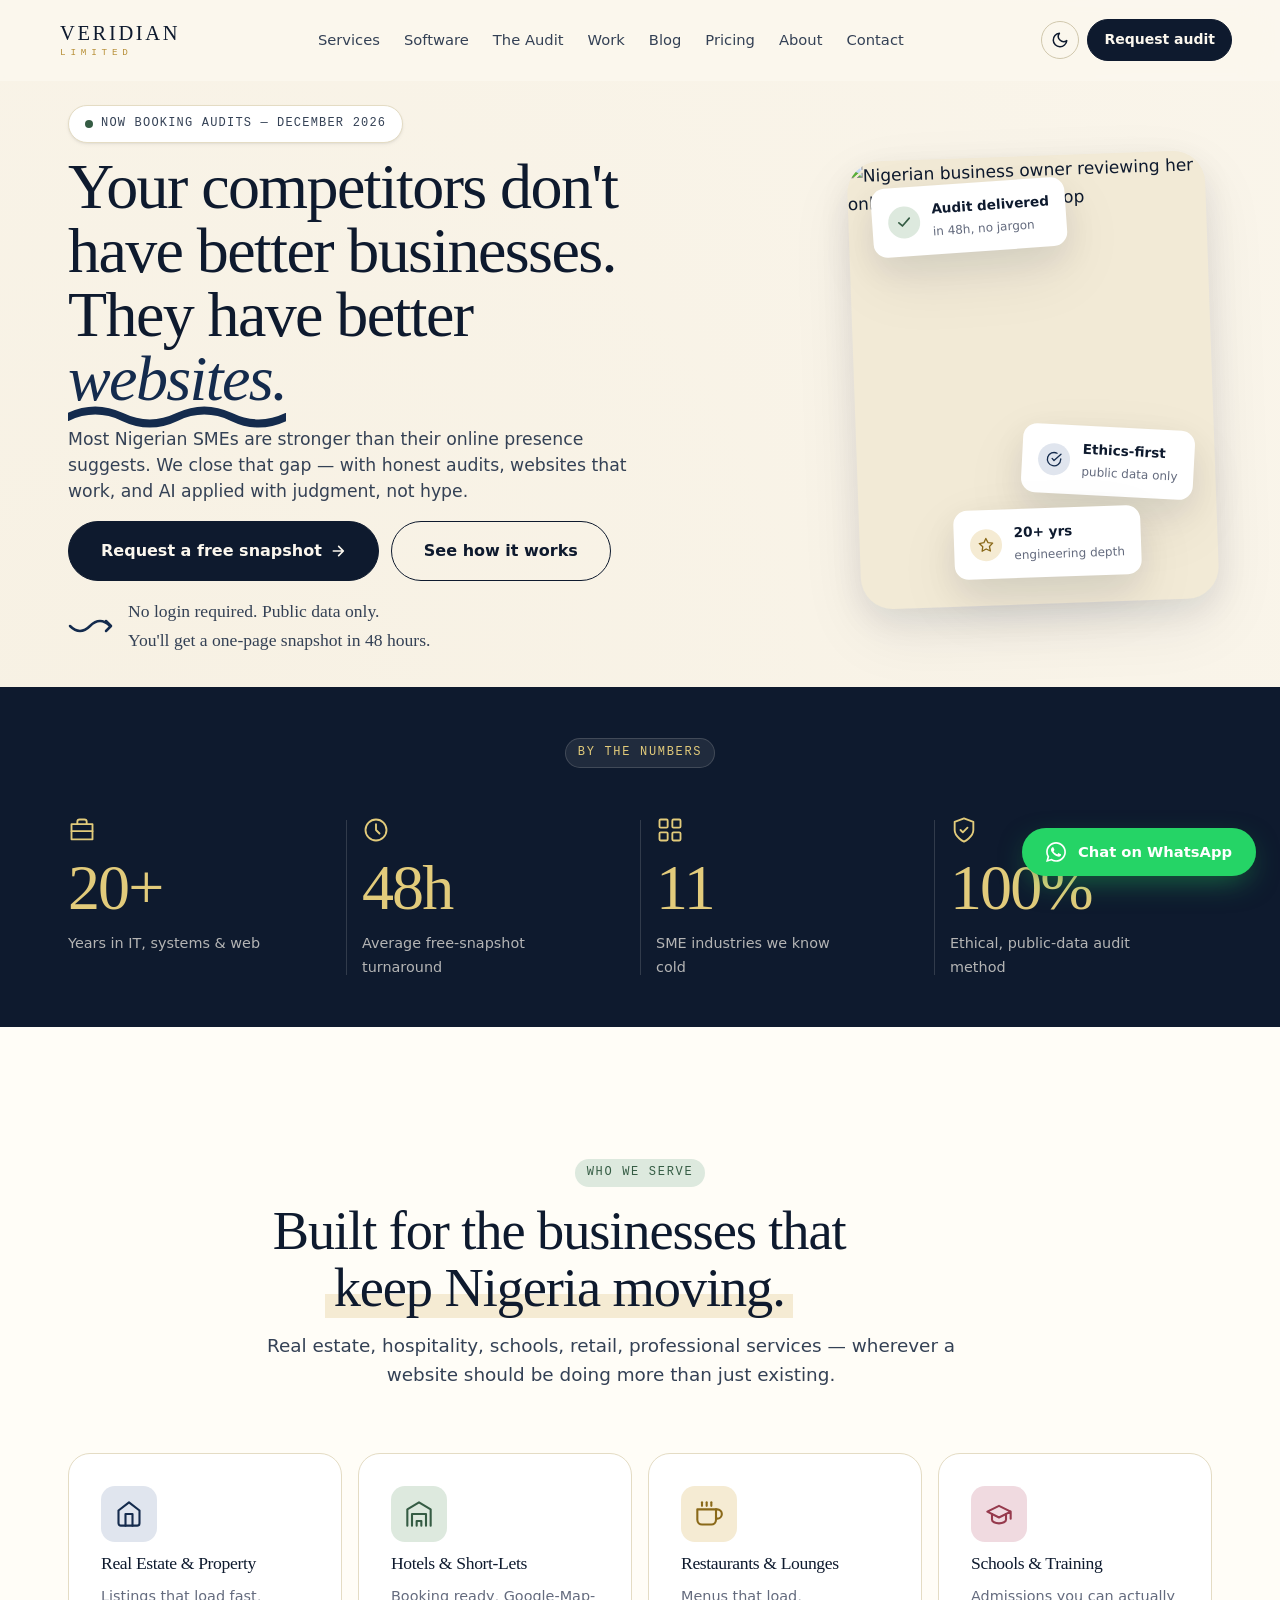
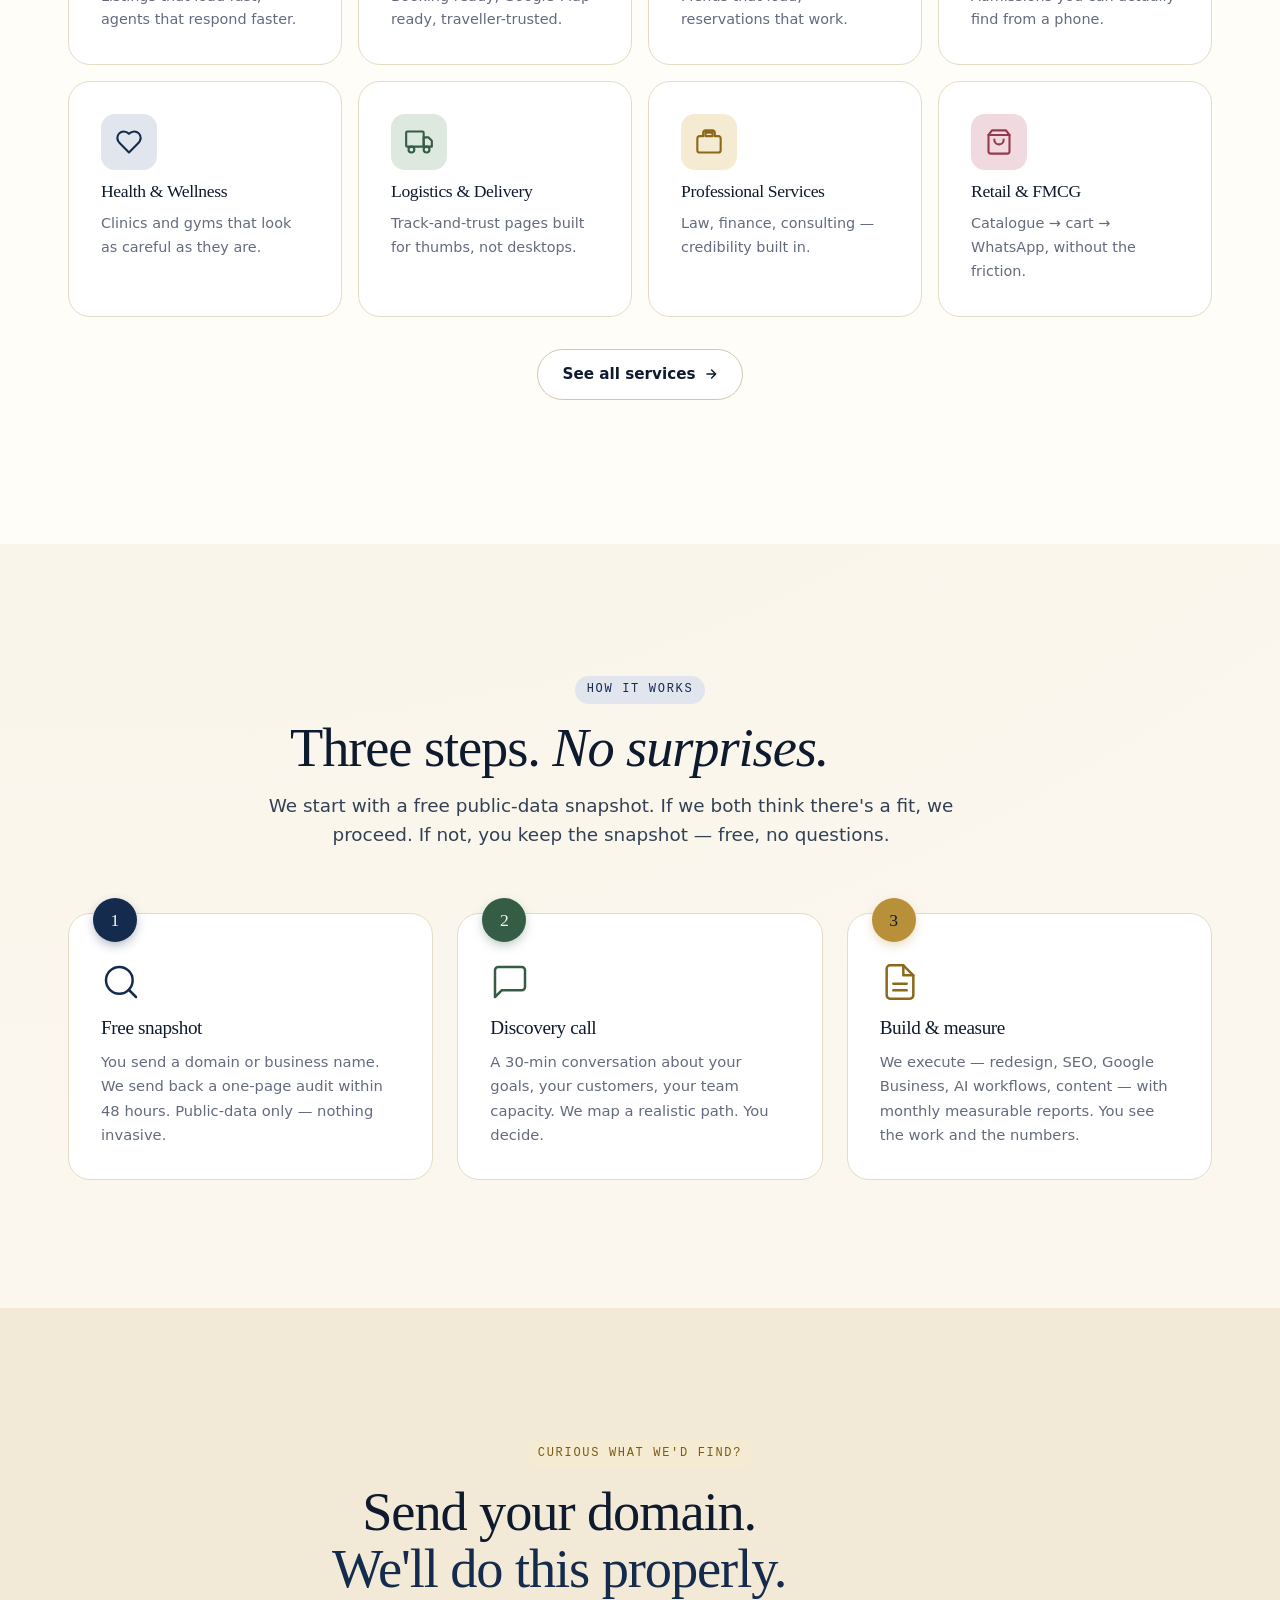
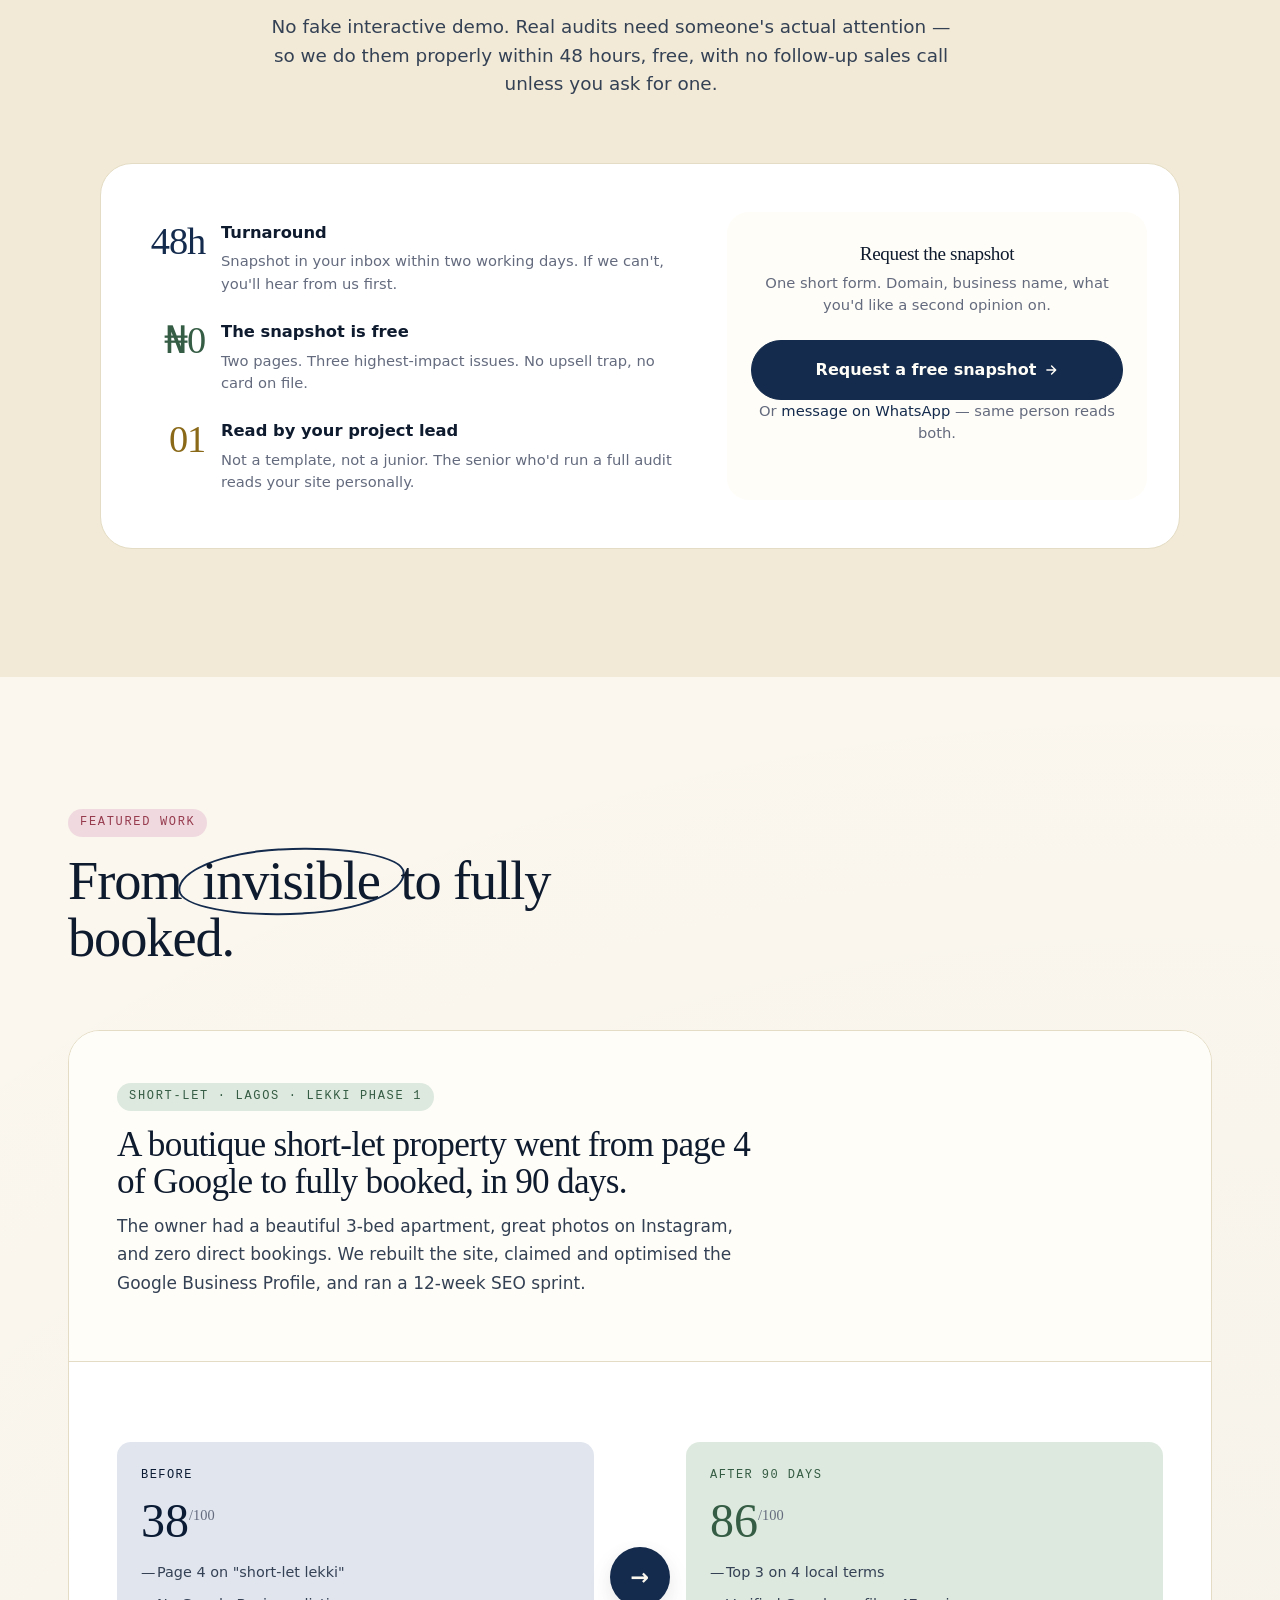
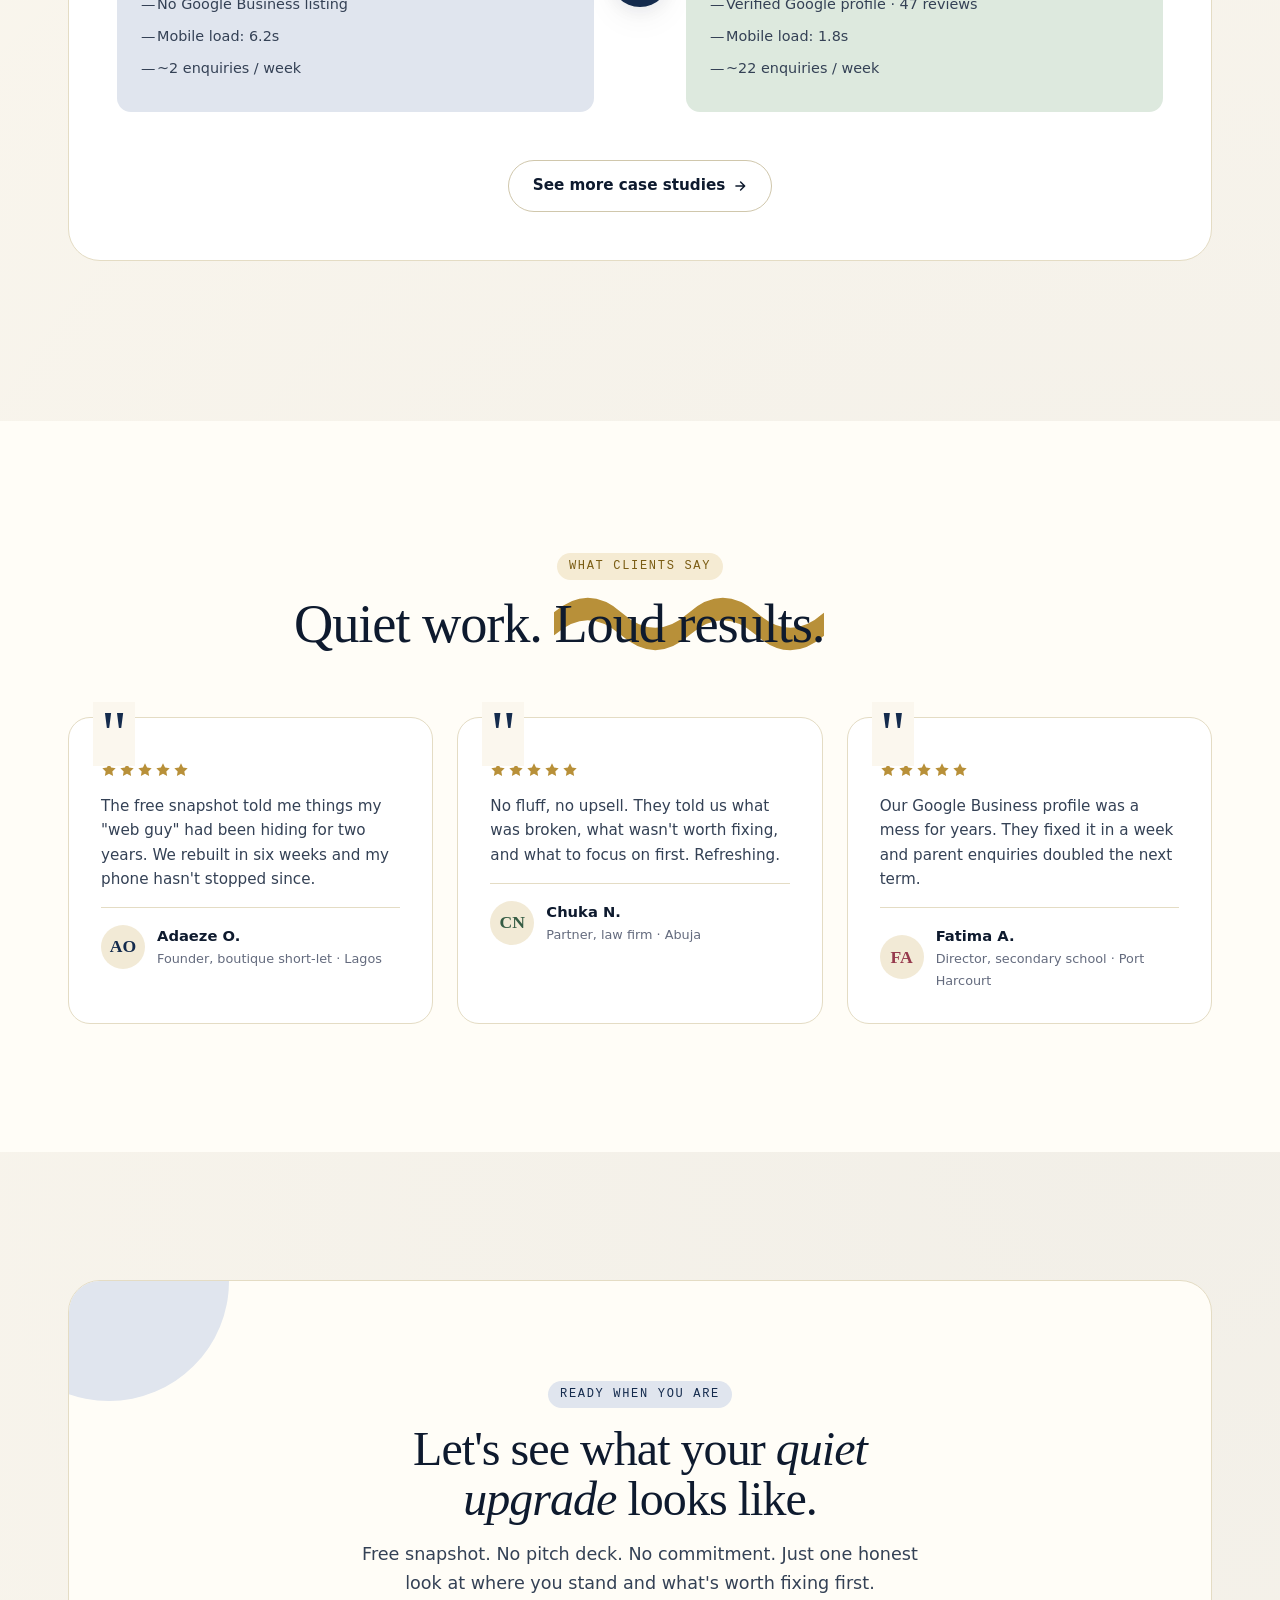
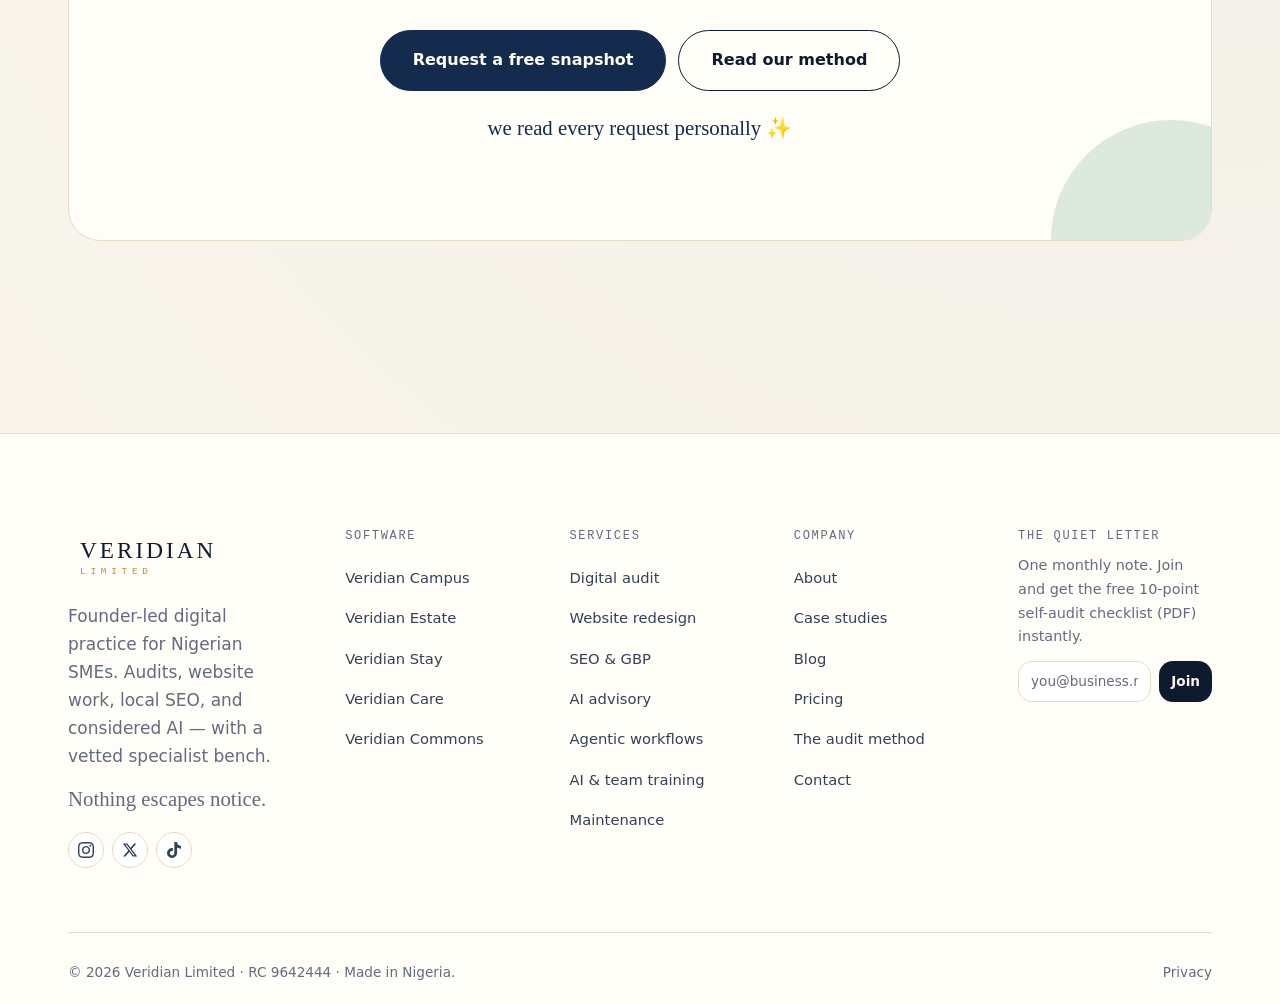
==== commit 522a8631: "Sitewide housekeeping: responsive fixes, WCAG contrast, dead links Findings from a full audit of all" ====
--- a/index.html
+++ b/index.html
@@ -69,8 +69,8 @@
     { "@type": "Country", "name": "Nigeria" }
   ],
   "sameAs": [
-    "https://instagram.com/veridiangrouplimited",
-    "https://www.tiktok.com/@veridiangrouplimited",
+    "https://instagram.com/veridian_ng",
+    "https://www.tiktok.com/@veridianlimited",
     "https://x.com/veridian_ng"
   ],
   "serviceType": ["Digital Audit","Website Redesign","SEO","Google Business Profile Optimization","Artificial Intelligence Advisory","Agentic AI Workflows","AI &amp; Digital Skills Training"]
@@ -531,9 +531,9 @@
         <p>Founder-led digital practice for Nigerian SMEs. Audits, website work, local SEO, and considered AI &mdash; with a vetted specialist bench.</p>
         <p class="footer-tagline">Nothing escapes notice.</p>
         <div class="footer-socials">
-          <a href="https://instagram.com/veridiangrouplimited" target="_blank" rel="noopener" aria-label="Instagram"><svg width="16" height="16" viewBox="0 0 24 24" fill="currentColor"><path d="M12 0C8.74 0 8.333.015 7.053.072 5.775.132 4.905.333 4.14.63c-.789.306-1.459.717-2.126 1.384S.935 3.35.63 4.14C.333 4.905.131 5.775.072 7.053.012 8.333 0 8.74 0 12s.015 3.667.072 4.947c.06 1.277.261 2.148.558 2.913.306.788.717 1.459 1.384 2.126.667.666 1.336 1.079 2.126 1.384.766.296 1.636.499 2.913.558C8.333 23.988 8.74 24 12 24s3.667-.015 4.947-.072c1.277-.06 2.148-.262 2.913-.558.788-.306 1.459-.718 2.126-1.384.666-.667 1.079-1.335 1.384-2.126.296-.765.499-1.636.558-2.913.06-1.28.072-1.687.072-4.947s-.015-3.667-.072-4.947c-.06-1.277-.262-2.149-.558-2.913-.306-.789-.718-1.459-1.384-2.126C21.319 1.347 20.651.935 19.86.63c-.765-.297-1.636-.499-2.913-.558C15.667.012 15.26 0 12 0zm0 2.16c3.203 0 3.585.016 4.85.071 1.17.055 1.805.249 2.227.415.562.217.96.477 1.382.896.419.42.679.819.896 1.381.164.422.36 1.057.413 2.227.057 1.266.07 1.646.07 4.85s-.015 3.585-.074 4.85c-.061 1.17-.256 1.805-.421 2.227-.224.562-.479.96-.899 1.382-.419.419-.824.679-1.38.896-.42.164-1.065.36-2.235.413-1.274.057-1.649.07-4.859.07-3.211 0-3.586-.015-4.859-.074-1.171-.061-1.816-.256-2.236-.421-.569-.224-.96-.479-1.379-.899-.421-.419-.69-.824-.9-1.38-.165-.42-.359-1.065-.42-2.235-.045-1.26-.061-1.649-.061-4.844 0-3.196.016-3.586.061-4.861.061-1.17.255-1.814.42-2.234.21-.57.479-.96.9-1.381.419-.419.81-.689 1.379-.898.42-.166 1.051-.361 2.221-.421 1.275-.045 1.65-.06 4.859-.06l.045.03zm0 3.678c-3.405 0-6.162 2.76-6.162 6.162 0 3.405 2.76 6.162 6.162 6.162 3.405 0 6.162-2.76 6.162-6.162 0-3.405-2.76-6.162-6.162-6.162zM12 16c-2.21 0-4-1.79-4-4s1.79-4 4-4 4 1.79 4 4-1.79 4-4 4zm7.846-10.405c0 .795-.646 1.44-1.44 1.44-.795 0-1.44-.646-1.44-1.44 0-.794.646-1.439 1.44-1.439.793-.001 1.44.645 1.44 1.439z"/></svg></a>
+          <a href="https://instagram.com/veridian_ng" target="_blank" rel="noopener" aria-label="Instagram"><svg width="16" height="16" viewBox="0 0 24 24" fill="currentColor"><path d="M12 0C8.74 0 8.333.015 7.053.072 5.775.132 4.905.333 4.14.63c-.789.306-1.459.717-2.126 1.384S.935 3.35.63 4.14C.333 4.905.131 5.775.072 7.053.012 8.333 0 8.74 0 12s.015 3.667.072 4.947c.06 1.277.261 2.148.558 2.913.306.788.717 1.459 1.384 2.126.667.666 1.336 1.079 2.126 1.384.766.296 1.636.499 2.913.558C8.333 23.988 8.74 24 12 24s3.667-.015 4.947-.072c1.277-.06 2.148-.262 2.913-.558.788-.306 1.459-.718 2.126-1.384.666-.667 1.079-1.335 1.384-2.126.296-.765.499-1.636.558-2.913.06-1.28.072-1.687.072-4.947s-.015-3.667-.072-4.947c-.06-1.277-.262-2.149-.558-2.913-.306-.789-.718-1.459-1.384-2.126C21.319 1.347 20.651.935 19.86.63c-.765-.297-1.636-.499-2.913-.558C15.667.012 15.26 0 12 0zm0 2.16c3.203 0 3.585.016 4.85.071 1.17.055 1.805.249 2.227.415.562.217.96.477 1.382.896.419.42.679.819.896 1.381.164.422.36 1.057.413 2.227.057 1.266.07 1.646.07 4.85s-.015 3.585-.074 4.85c-.061 1.17-.256 1.805-.421 2.227-.224.562-.479.96-.899 1.382-.419.419-.824.679-1.38.896-.42.164-1.065.36-2.235.413-1.274.057-1.649.07-4.859.07-3.211 0-3.586-.015-4.859-.074-1.171-.061-1.816-.256-2.236-.421-.569-.224-.96-.479-1.379-.899-.421-.419-.69-.824-.9-1.38-.165-.42-.359-1.065-.42-2.235-.045-1.26-.061-1.649-.061-4.844 0-3.196.016-3.586.061-4.861.061-1.17.255-1.814.42-2.234.21-.57.479-.96.9-1.381.419-.419.81-.689 1.379-.898.42-.166 1.051-.361 2.221-.421 1.275-.045 1.65-.06 4.859-.06l.045.03zm0 3.678c-3.405 0-6.162 2.76-6.162 6.162 0 3.405 2.76 6.162 6.162 6.162 3.405 0 6.162-2.76 6.162-6.162 0-3.405-2.76-6.162-6.162-6.162zM12 16c-2.21 0-4-1.79-4-4s1.79-4 4-4 4 1.79 4 4-1.79 4-4 4zm7.846-10.405c0 .795-.646 1.44-1.44 1.44-.795 0-1.44-.646-1.44-1.44 0-.794.646-1.439 1.44-1.439.793-.001 1.44.645 1.44 1.439z"/></svg></a>
           <a href="https://x.com/veridian_ng" target="_blank" rel="noopener" aria-label="X (Twitter)"><svg width="16" height="16" viewBox="0 0 24 24" fill="currentColor"><path d="M18.244 2.25h3.308l-7.227 8.26 8.502 11.24H16.17l-5.214-6.817L4.99 21.75H1.68l7.73-8.835L1.254 2.25H8.08l4.713 6.231zm-1.161 17.52h1.833L7.084 4.126H5.117z"/></svg></a>
-          <a href="https://www.tiktok.com/@veridiangrouplimited" target="_blank" rel="noopener" aria-label="TikTok"><svg width="16" height="16" viewBox="0 0 24 24" fill="currentColor"><path d="M12.525.02c1.31-.02 2.61-.01 3.91-.02.08 1.53.63 3.09 1.75 4.17 1.12 1.11 2.7 1.62 4.24 1.79v4.03c-1.44-.05-2.89-.35-4.2-.97-.57-.26-1.1-.59-1.62-.93-.01 2.92.01 5.84-.02 8.75-.08 1.4-.54 2.79-1.35 3.94-1.31 1.92-3.58 3.17-5.91 3.21-1.43.08-2.86-.31-4.08-1.03-2.02-1.19-3.44-3.37-3.65-5.71-.02-.5-.03-1-.01-1.49.18-1.9 1.12-3.72 2.58-4.96 1.66-1.44 3.98-2.13 6.15-1.72.02 1.48-.04 2.96-.04 4.44-.99-.32-2.15-.23-3.02.37-.63.41-1.11 1.04-1.36 1.75-.21.51-.15 1.07-.14 1.61.24 1.64 1.82 3.02 3.5 2.87 1.12-.01 2.19-.66 2.77-1.61.19-.33.4-.67.41-1.06.1-1.79.06-3.57.07-5.36.01-4.03-.01-8.05.02-12.07z"/></svg></a>
+          <a href="https://www.tiktok.com/@veridianlimited" target="_blank" rel="noopener" aria-label="TikTok"><svg width="16" height="16" viewBox="0 0 24 24" fill="currentColor"><path d="M12.525.02c1.31-.02 2.61-.01 3.91-.02.08 1.53.63 3.09 1.75 4.17 1.12 1.11 2.7 1.62 4.24 1.79v4.03c-1.44-.05-2.89-.35-4.2-.97-.57-.26-1.1-.59-1.62-.93-.01 2.92.01 5.84-.02 8.75-.08 1.4-.54 2.79-1.35 3.94-1.31 1.92-3.58 3.17-5.91 3.21-1.43.08-2.86-.31-4.08-1.03-2.02-1.19-3.44-3.37-3.65-5.71-.02-.5-.03-1-.01-1.49.18-1.9 1.12-3.72 2.58-4.96 1.66-1.44 3.98-2.13 6.15-1.72.02 1.48-.04 2.96-.04 4.44-.99-.32-2.15-.23-3.02.37-.63.41-1.11 1.04-1.36 1.75-.21.51-.15 1.07-.14 1.61.24 1.64 1.82 3.02 3.5 2.87 1.12-.01 2.19-.66 2.77-1.61.19-.33.4-.67.41-1.06.1-1.79.06-3.57.07-5.36.01-4.03-.01-8.05.02-12.07z"/></svg></a>
         </div>
       </div>
 
@@ -593,10 +593,6 @@
       <div>© <span data-year>2026</span> Veridian Limited · RC 9642444 · Made in Nigeria.</div>
       <div class="footer-links">
         <a href="privacy.html">Privacy</a>
-        <span aria-hidden="true">·</span>
-        <a href="#">Terms</a>
-        <span aria-hidden="true">·</span>
-        <a href="#">Ethics</a>
       </div>
     </div>
   </div>
--- a/styles.css
+++ b/styles.css
@@ -14,7 +14,7 @@
   --white:       #FFFFFF;
   --ink:         #0E1A2E;
   --graphite:    #344155;
-  --muted:       #6E7588;
+  --muted:       #646B7E; /* ≥4.5:1 on bone/cream/white (WCAG AA body text) */
   --soft:        #F2EAD6;
   --hairline:    #E4DCC4;
   --hairline-2:  #D0C7AC;
@@ -84,7 +84,7 @@
   --white:       #1A2C50;
   --ink:         #F1EDDF;
   --graphite:    #C8C2B2;
-  --muted:       #8E8A82;
+  --muted:       #9C9890; /* ≥4.5:1 on dark card bg #1A2C50 */
   --soft:        #1F2E54;
   --hairline:    #2A3A60;
   --hairline-2:  #3A4A70;
@@ -158,7 +158,7 @@
   border-radius: 999px;
 }
 .eyebrow--sage    { color: var(--sage); background: var(--sage-tint); }
-.eyebrow--mustard { color: #8A6919; background: var(--mustard-tint); }
+.eyebrow--mustard { color: #7A5C13; background: var(--mustard-tint); }
 .eyebrow--berry   { color: var(--berry); background: var(--berry-tint); }
 
 .section-title {
@@ -1205,17 +1205,35 @@
 
 .cred-grid {
   display: grid;
-  grid-template-columns: repeat(auto-fit, minmax(140px, 1fr));
-  gap: var(--s-3);
+  grid-template-columns: repeat(2, 1fr);
+  gap: var(--s-4);
   margin-top: var(--s-5);
 }
 .cred-item {
-  padding: var(--s-4);
+  padding: var(--s-5) var(--s-4);
   background: var(--white);
   border: 1px solid var(--hairline);
   border-radius: var(--radius);
   text-align: center;
-}
+  transition: all var(--t-fast);
+}
+.cred-item:hover {
+  transform: translateY(-3px);
+  box-shadow: var(--shadow);
+  border-color: var(--terracotta);
+}
+.cred-item-icon {
+  width: 36px; height: 36px;
+  margin: 0 auto var(--s-3);
+  border-radius: var(--radius-sm);
+  background: var(--terracotta-tint);
+  color: var(--terracotta);
+  display: grid;
+  place-items: center;
+}
+.cred-item:nth-child(2) .cred-item-icon { background: var(--sage-tint); color: var(--sage); }
+.cred-item:nth-child(3) .cred-item-icon { background: var(--mustard-tint); color: #8A6919; }
+.cred-item:nth-child(4) .cred-item-icon { background: var(--berry-tint); color: var(--berry); }
 .cred-item-num {
   font-family: var(--font-display);
   font-size: 1.8rem;
@@ -1494,7 +1512,9 @@
   gap: var(--s-7);
   margin-bottom: var(--s-8);
 }
-@media (max-width: 800px) {
+/* Collapse at 1000px, not 800px — five columns squeeze the newsletter
+   input below usable width (~40px) anywhere under ~1000px. */
+@media (max-width: 1000px) {
   .footer-grid { grid-template-columns: 1fr 1fr; gap: var(--s-6); }
   .footer-brand, .footer-newsletter-mini { grid-column: 1 / -1; }
 }
@@ -1513,6 +1533,33 @@
   transition: all var(--t-fast);
 }
 .footer-socials a:hover { background: var(--terracotta); color: var(--bone); border-color: var(--terracotta); transform: translateY(-2px); }
+
+.social-links { display: flex; gap: var(--s-3); align-items: center; flex-wrap: wrap; }
+.social-pill {
+  display: inline-flex;
+  align-items: center;
+  gap: var(--s-2);
+  font-size: .88rem;
+  font-weight: 500;
+  color: var(--ink);
+  text-decoration: none;
+  padding: var(--s-2) var(--s-3) var(--s-2) var(--s-2);
+  border: 1.5px solid var(--hairline);
+  border-radius: var(--radius);
+  transition: all var(--t-fast);
+}
+.social-pill:hover { border-color: var(--terracotta); transform: translateY(-2px); box-shadow: var(--shadow-sm); }
+.social-pill-icon {
+  width: 26px; height: 26px;
+  border-radius: 50%;
+  background: var(--terracotta-tint);
+  color: var(--terracotta);
+  display: grid;
+  place-items: center;
+  flex-shrink: 0;
+}
+.social-pill:nth-child(2) .social-pill-icon { background: var(--sage-tint); color: var(--sage); }
+.social-pill:nth-child(3) .social-pill-icon { background: var(--mustard-tint); color: #8A6919; }
 
 .footer-col h5 {
   font-family: var(--font-mono);
@@ -1559,6 +1606,9 @@
   color: var(--muted);
 }
 .footer-links { display: flex; align-items: center; gap: var(--s-3); flex-wrap: wrap; }
+/* Padding brings the small legal links up to the 24px WCAG 2.2 minimum
+   tap-target height without changing their visual size. */
+.footer-links a { display: inline-block; padding: var(--s-1) 0; }
 .footer-links a:hover { color: var(--terracotta); }
 
 
@@ -1626,7 +1676,9 @@
 
 
 /* =================== 25. RESPONSIVE =================== */
-@media (max-width: 1000px) {
+/* 1100px, not 1000px: with eight nav links the desktop nav wraps to two
+   lines between ~1000–1090px (e.g. iPad landscape at 1024px). */
+@media (max-width: 1100px) {
   .site-nav {
     position: fixed;
     top: 0; right: 0;
@@ -1678,6 +1730,14 @@
   .section-title { font-size: 2rem; }
   .hero-headline { font-size: 2.6rem; }
 }
+/* Very narrow screens (≤480px): long button labels ("Request a free
+   snapshot") are wider than the space left inside padded cards and blow
+   the layout out sideways — let them wrap instead. */
+@media (max-width: 480px) {
+  .btn { white-space: normal; text-align: center; }
+  .audit-cta { padding: var(--s-6) var(--s-4); }
+  .audit-cta-action { padding: var(--s-5) var(--s-4); }
+}
 
 
 /* =================== 26. ACCESSIBILITY =================== */
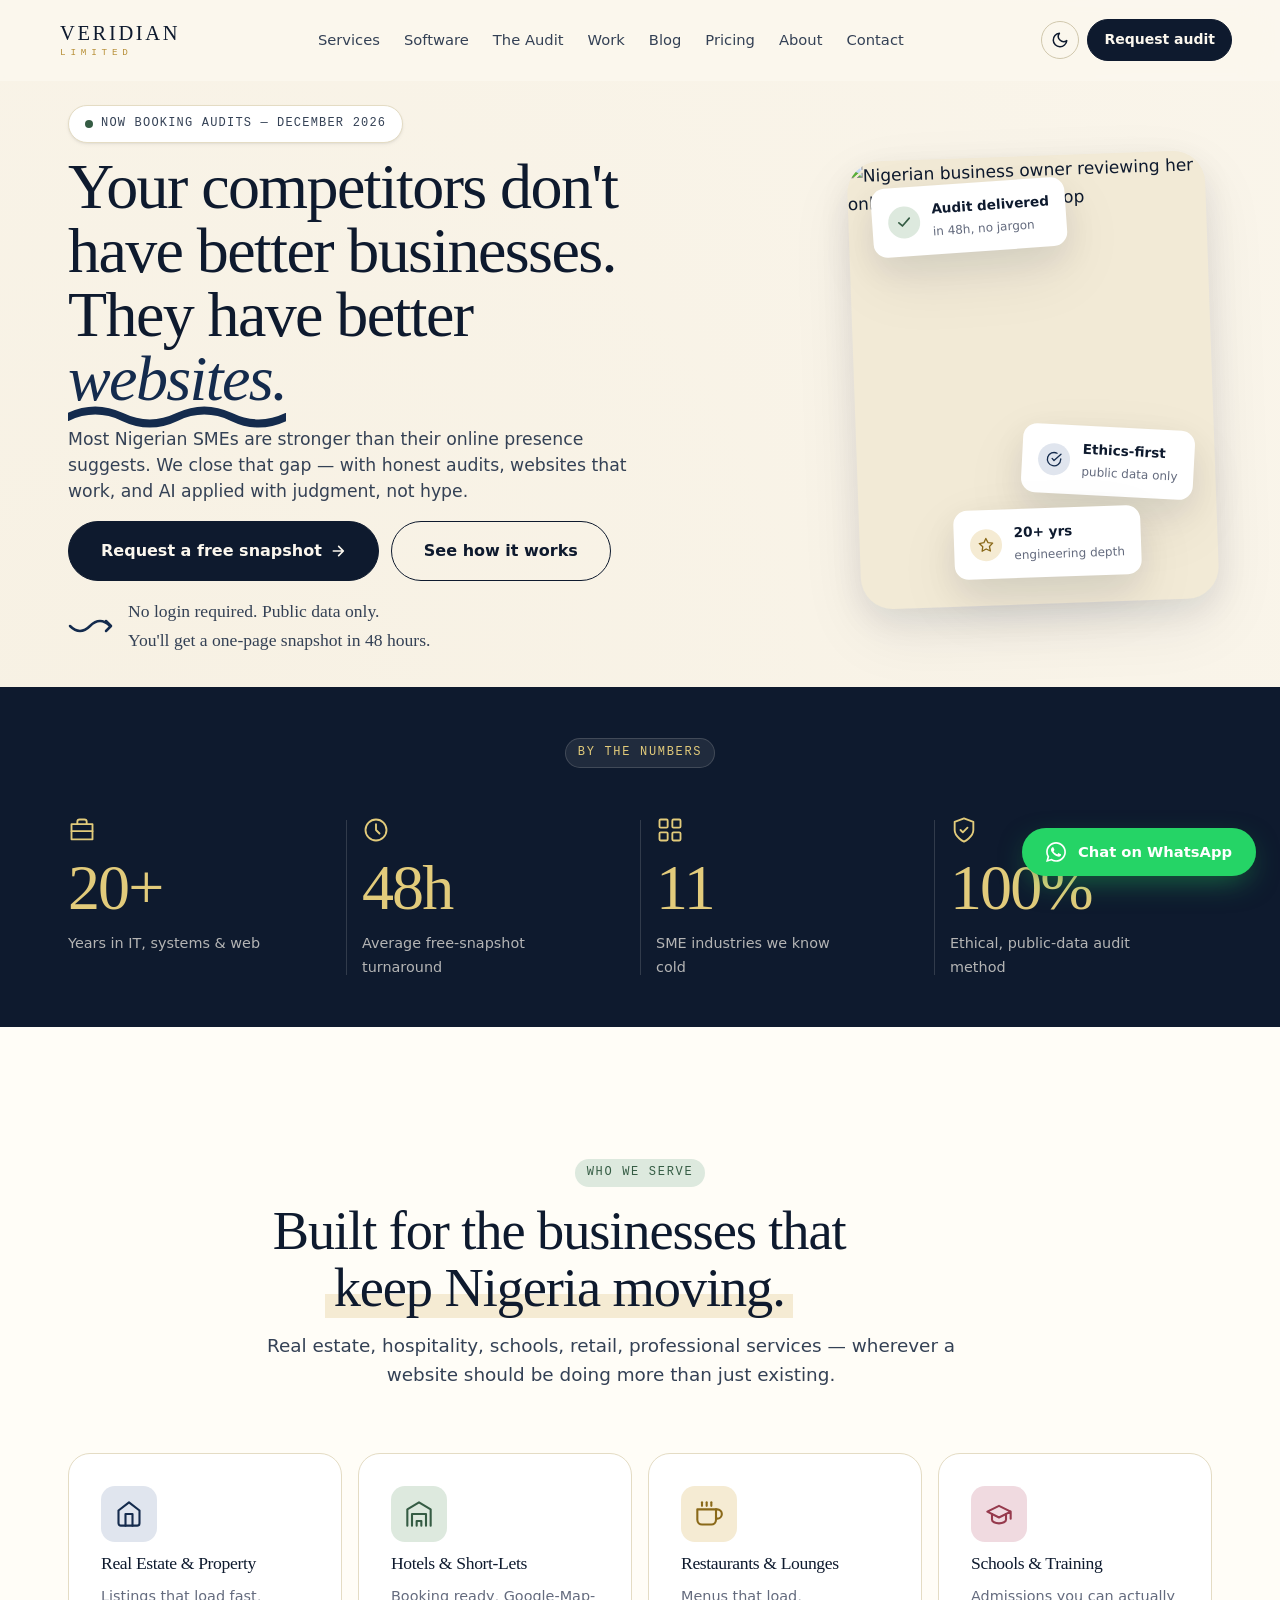
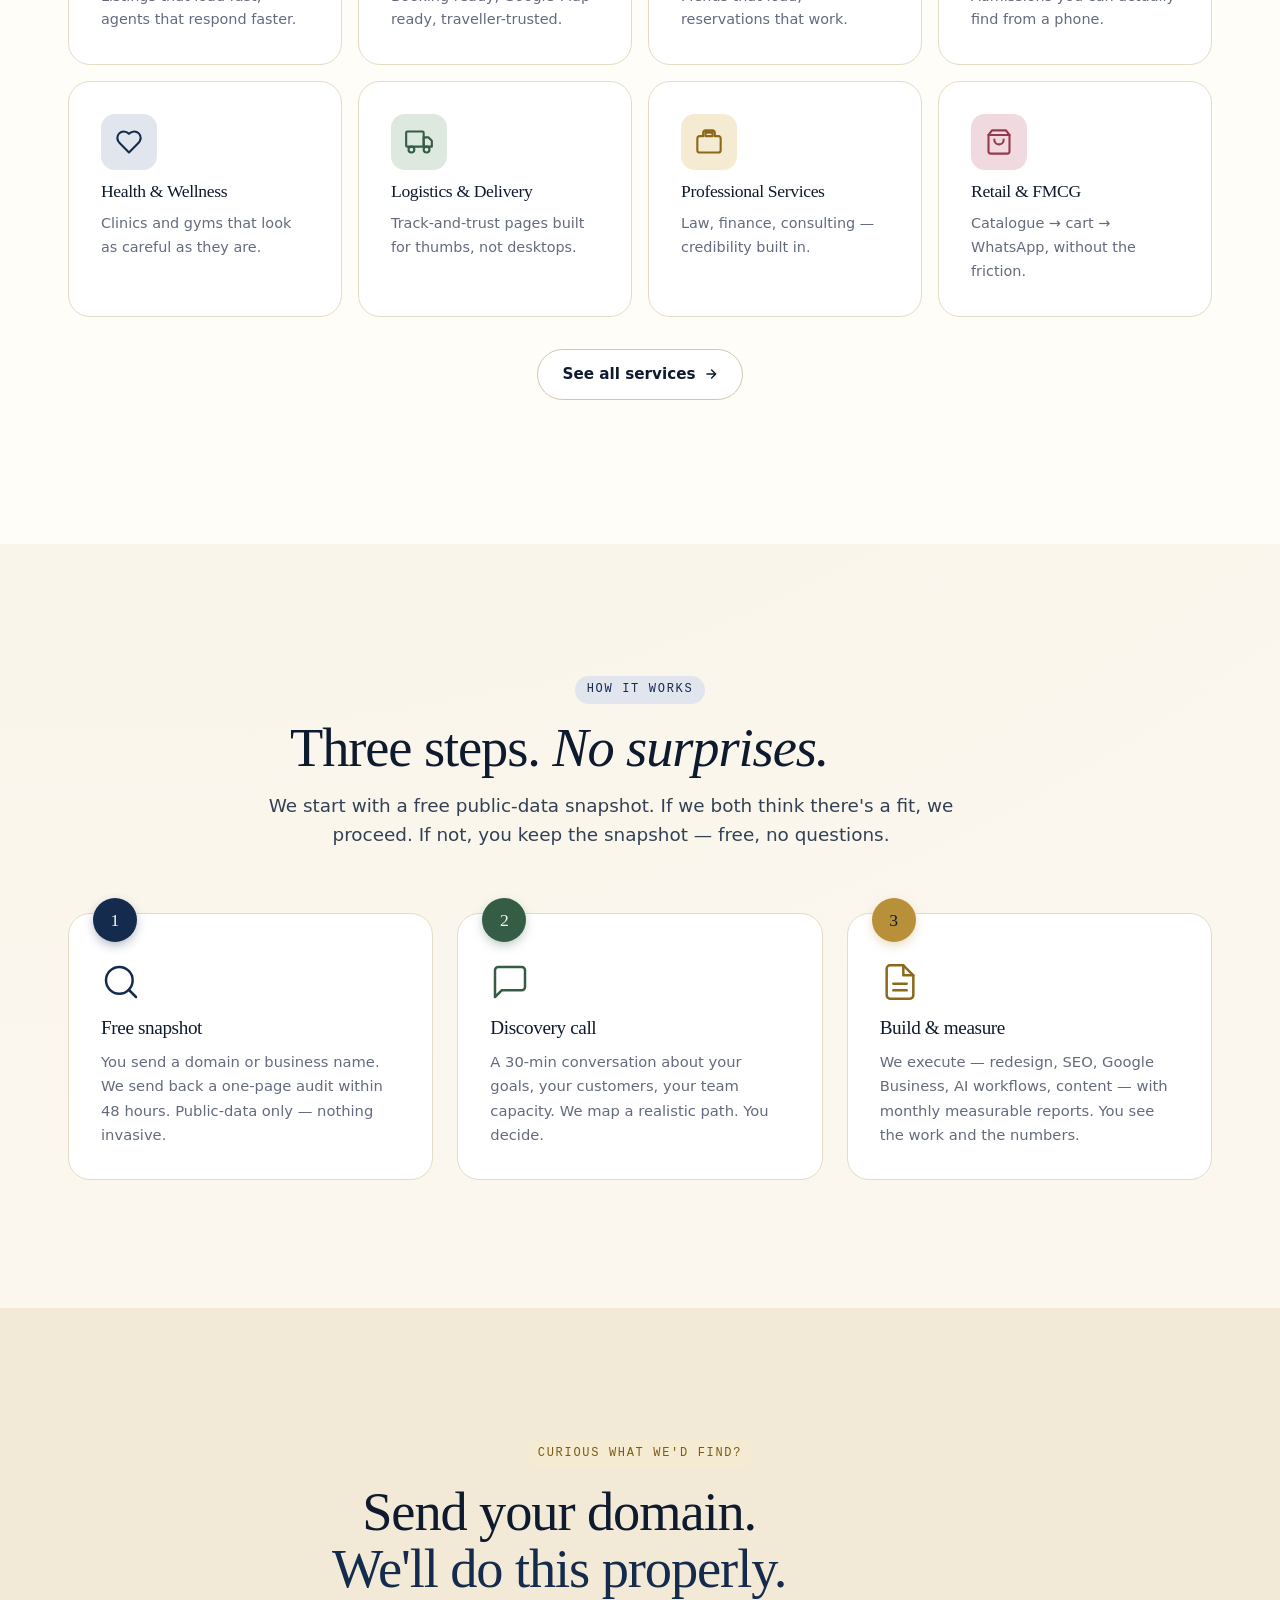
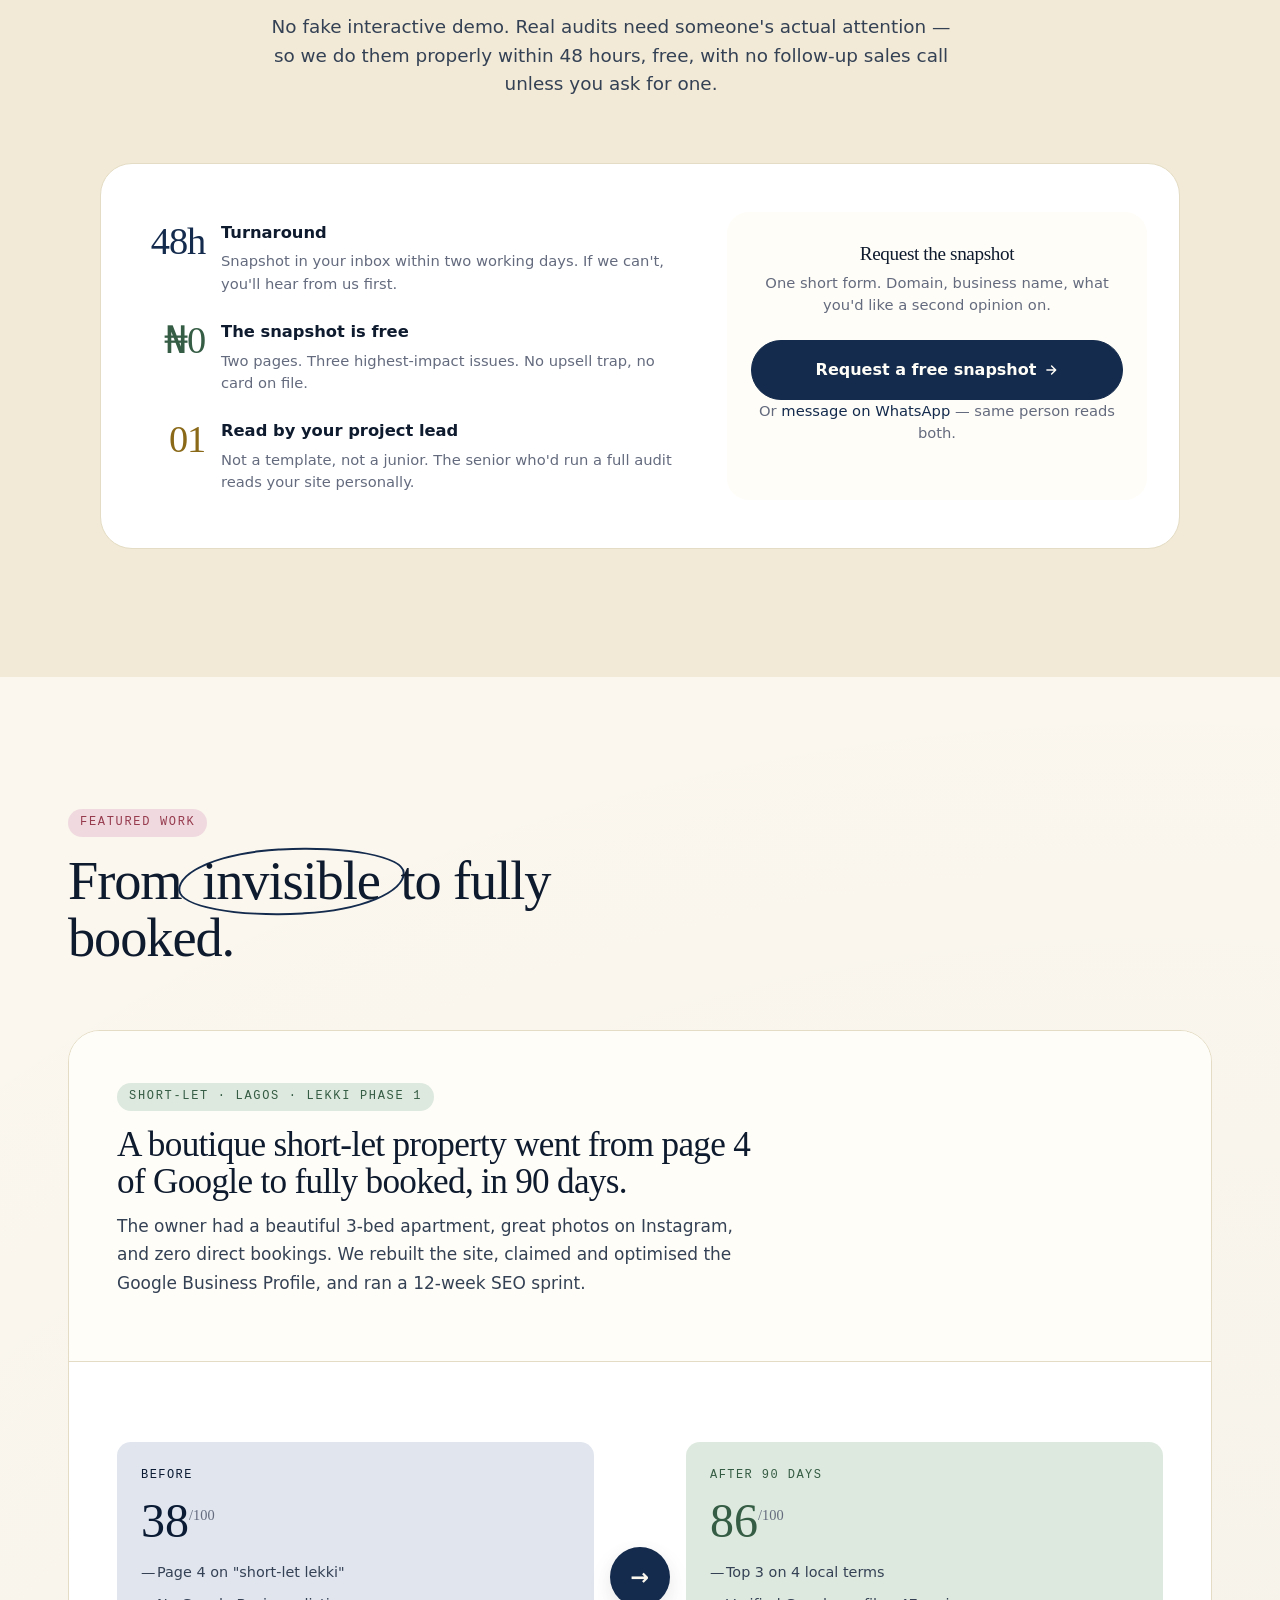
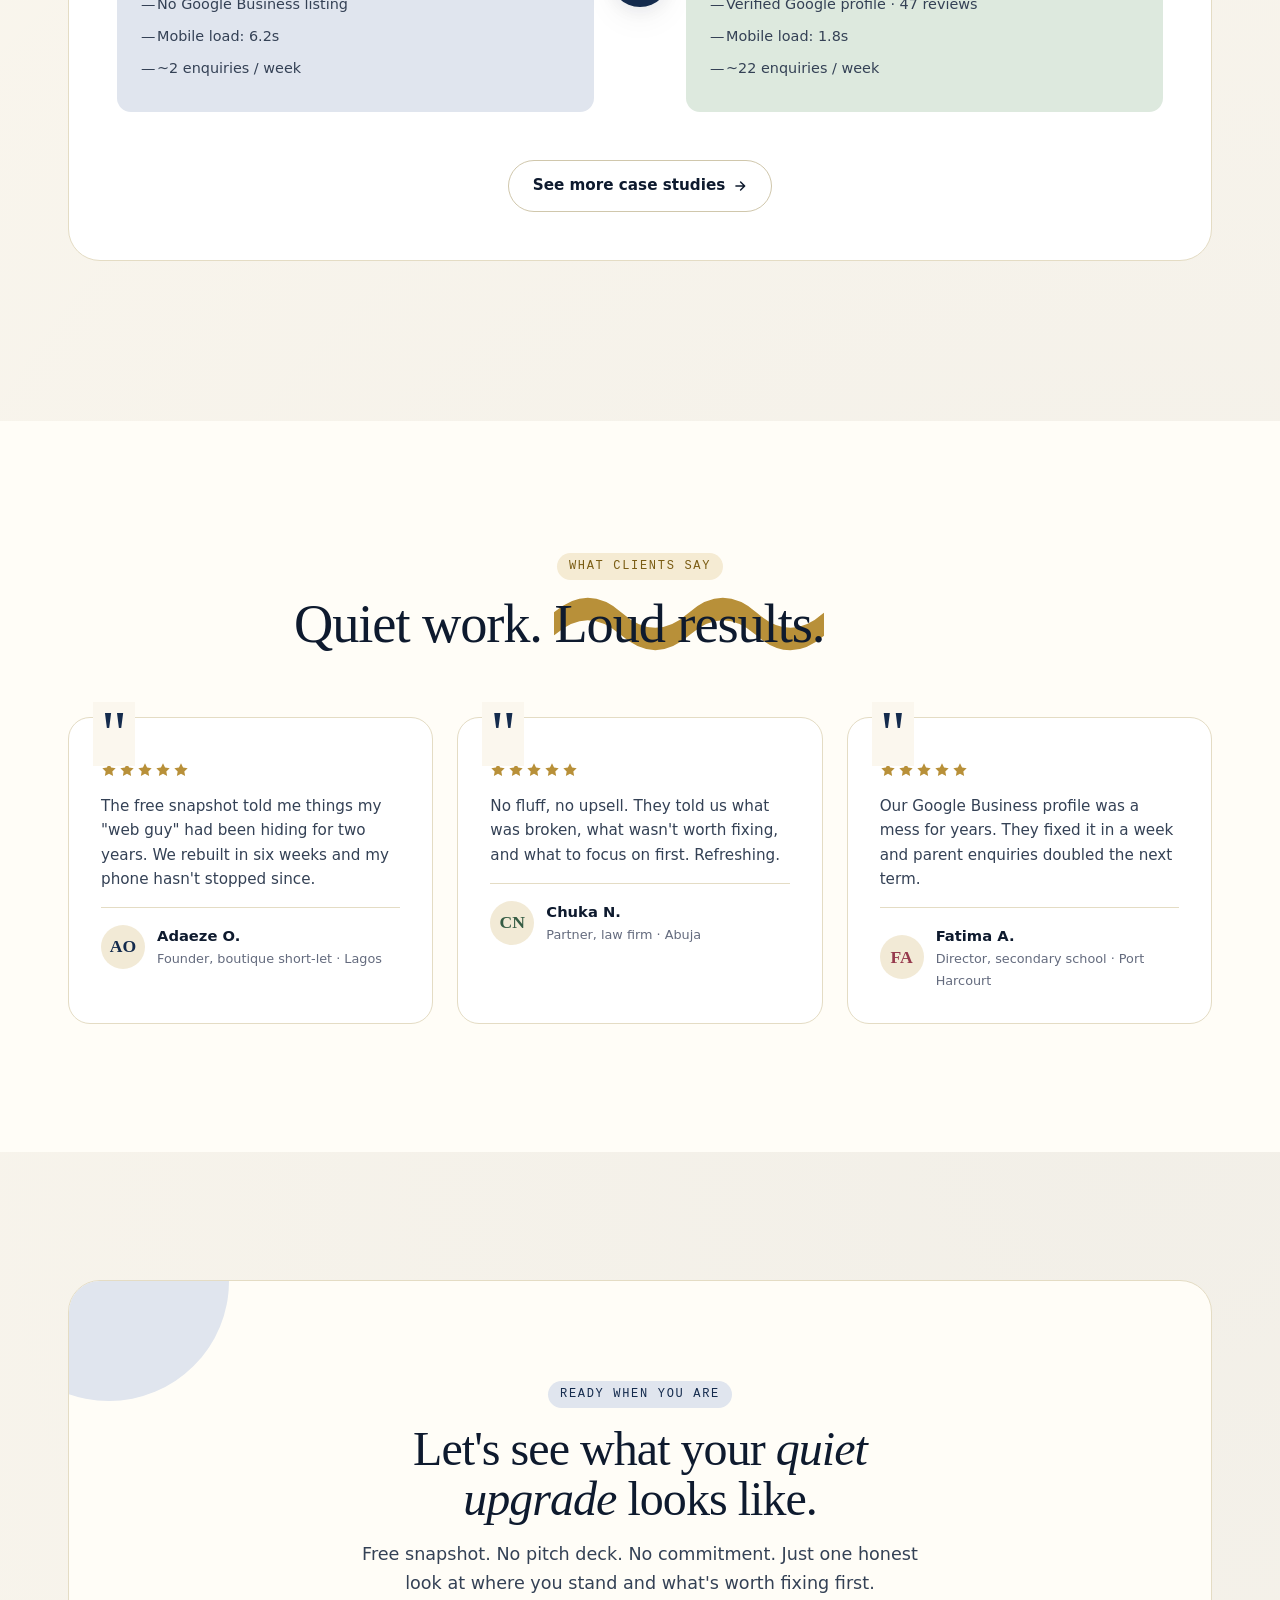
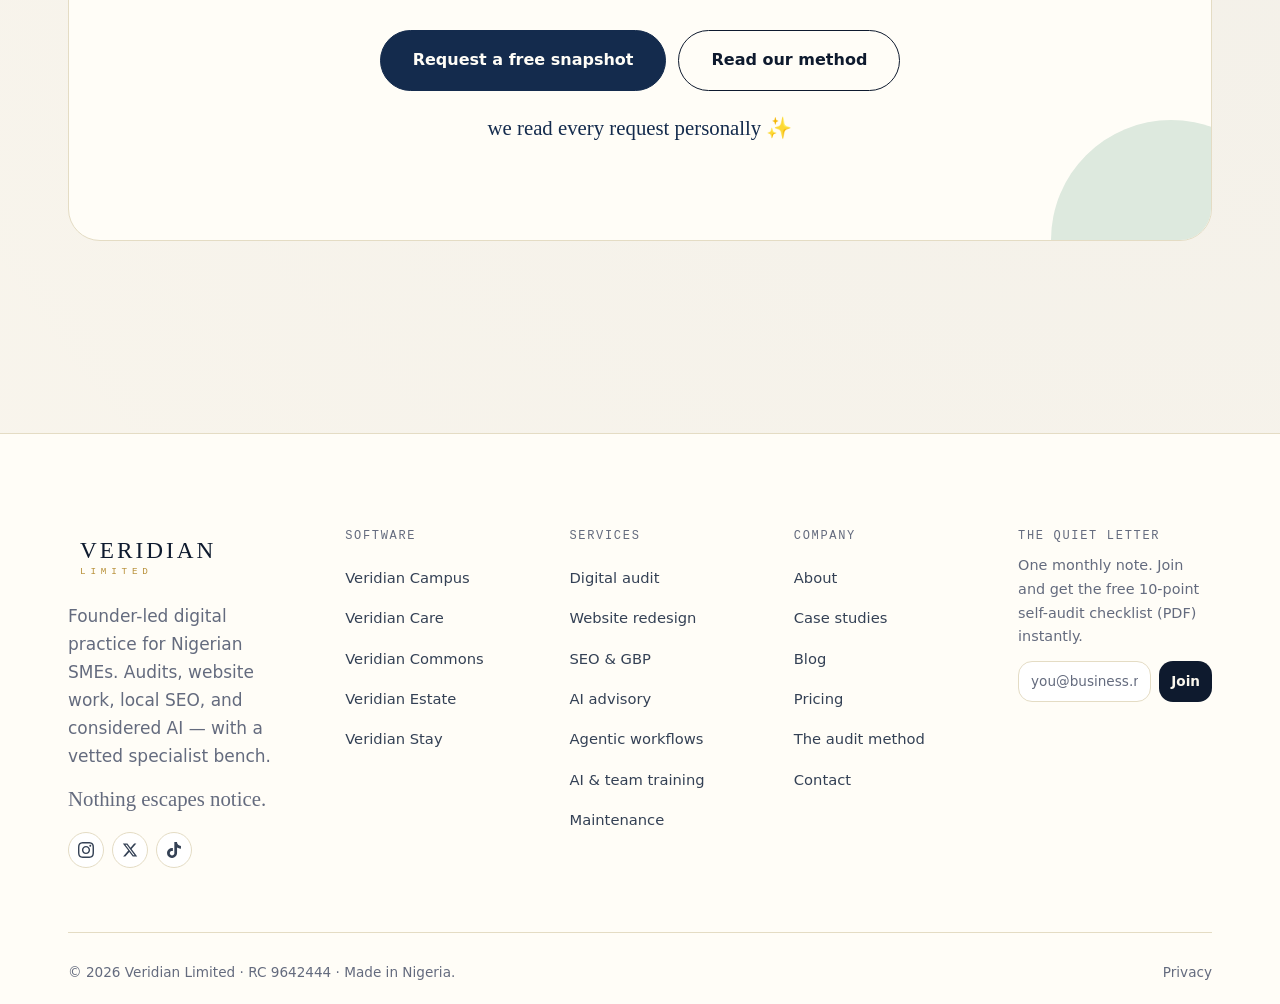
==== commit 1472cfaf: "Reorder Software products alphabetically Campus, Care, Commons, Estate, Stay (was: Campus, Estate, S" ====
--- a/index.html
+++ b/index.html
@@ -540,10 +540,10 @@
       <div class="footer-col">
         <h5>Software</h5>
         <a href="software.html#veridian-campus">Veridian Campus</a>
+        <a href="software.html#veridian-care">Veridian Care</a>
+        <a href="software.html#veridian-commons">Veridian Commons</a>
         <a href="software.html#veridian-estate">Veridian Estate</a>
         <a href="software.html#veridian-stay">Veridian Stay</a>
-        <a href="software.html#veridian-care">Veridian Care</a>
-        <a href="software.html#veridian-commons">Veridian Commons</a>
       </div>
       <div class="footer-col">
         <h5>Services</h5>
--- a/styles.css
+++ b/styles.css
@@ -1108,6 +1108,13 @@
 .founder-photo img {
   width: 100%; height: 100%;
   object-fit: cover;
+  /* Source is 800x1200 (2:3); the card is 4:5 on desktop and an even
+     shorter/wider box on mobile (see the max-900px override below), so
+     cover always has to crop vertically. Default center-center split
+     that crop evenly top/bottom, slicing into the hairline. Anchoring
+     to the top means all the crop comes off the chest/shoulders
+     instead, which is already covered by the caption overlay anyway. */
+  object-position: center top;
   display: block;
 }
 .founder-caption {
@@ -1164,7 +1171,11 @@
   }
   .founder-photo-inner {
     flex: 0 0 auto;
-    height: clamp(280px, 55vw, 420px);
+    /* Same 4:5 ratio as desktop — this used to be a fixed clamp() height
+       that came out ~1.45:1 (landscape) on real phone widths, forcing
+       object-position:top to crop away nearly half the image height
+       and cutting into the chin/mouth instead of just the chest. */
+    aspect-ratio: 4 / 5;
     border-radius: var(--radius-xl) var(--radius-xl) 0 0;
     overflow: hidden;
   }
@@ -1185,7 +1196,6 @@
   }
 }
 @media (max-width: 600px) {
-  .founder-photo-inner { height: clamp(220px, 60vw, 300px); }
   .founder-quote { font-size: 1rem; padding: var(--s-4); }
 }
 
@@ -1689,8 +1699,15 @@
     flex-direction: column;
     align-items: flex-start;
     justify-content: flex-start;
-    padding: var(--s-10) var(--s-7);
-    gap: var(--s-4);
+    /* Header is ~71px tall; 96px clears it with a little breathing room
+       instead of the 128px (--s-10) this used to have on both sides,
+       which — combined with 8 nav links after adding "Software" — pushed
+       the last item(s) below the fold on most phones with no way to
+       reach them. overflow-y is a safety net if content ever grows again. */
+    padding: 96px var(--s-7) var(--s-6);
+    gap: var(--s-3);
+    overflow-y: auto;
+    -webkit-overflow-scrolling: touch;
     transform: translateX(100%);
     transition: transform var(--t) var(--ease);
     z-index: 99;
@@ -1701,12 +1718,19 @@
     font-family: var(--font-display);
     font-size: 1.5rem;
     width: 100%;
+    flex-shrink: 0;
     border-bottom: 1px solid var(--hairline);
-    padding: var(--s-3) 0;
+    padding: var(--s-2) 0;
     color: var(--ink);
   }
   .site-nav a::after { display: none; }
   .nav-toggle { display: flex; }
+}
+/* Short viewports (small phones, landscape) — shrink further so all
+   8 links plus the CTA area stay reachable without relying on scroll. */
+@media (max-width: 1100px) and (max-height: 700px) {
+  .site-nav { padding-top: 80px; gap: var(--s-1); }
+  .site-nav a { font-size: 1.25rem; padding: var(--s-1) 0; }
 }
 
 .nav-backdrop {
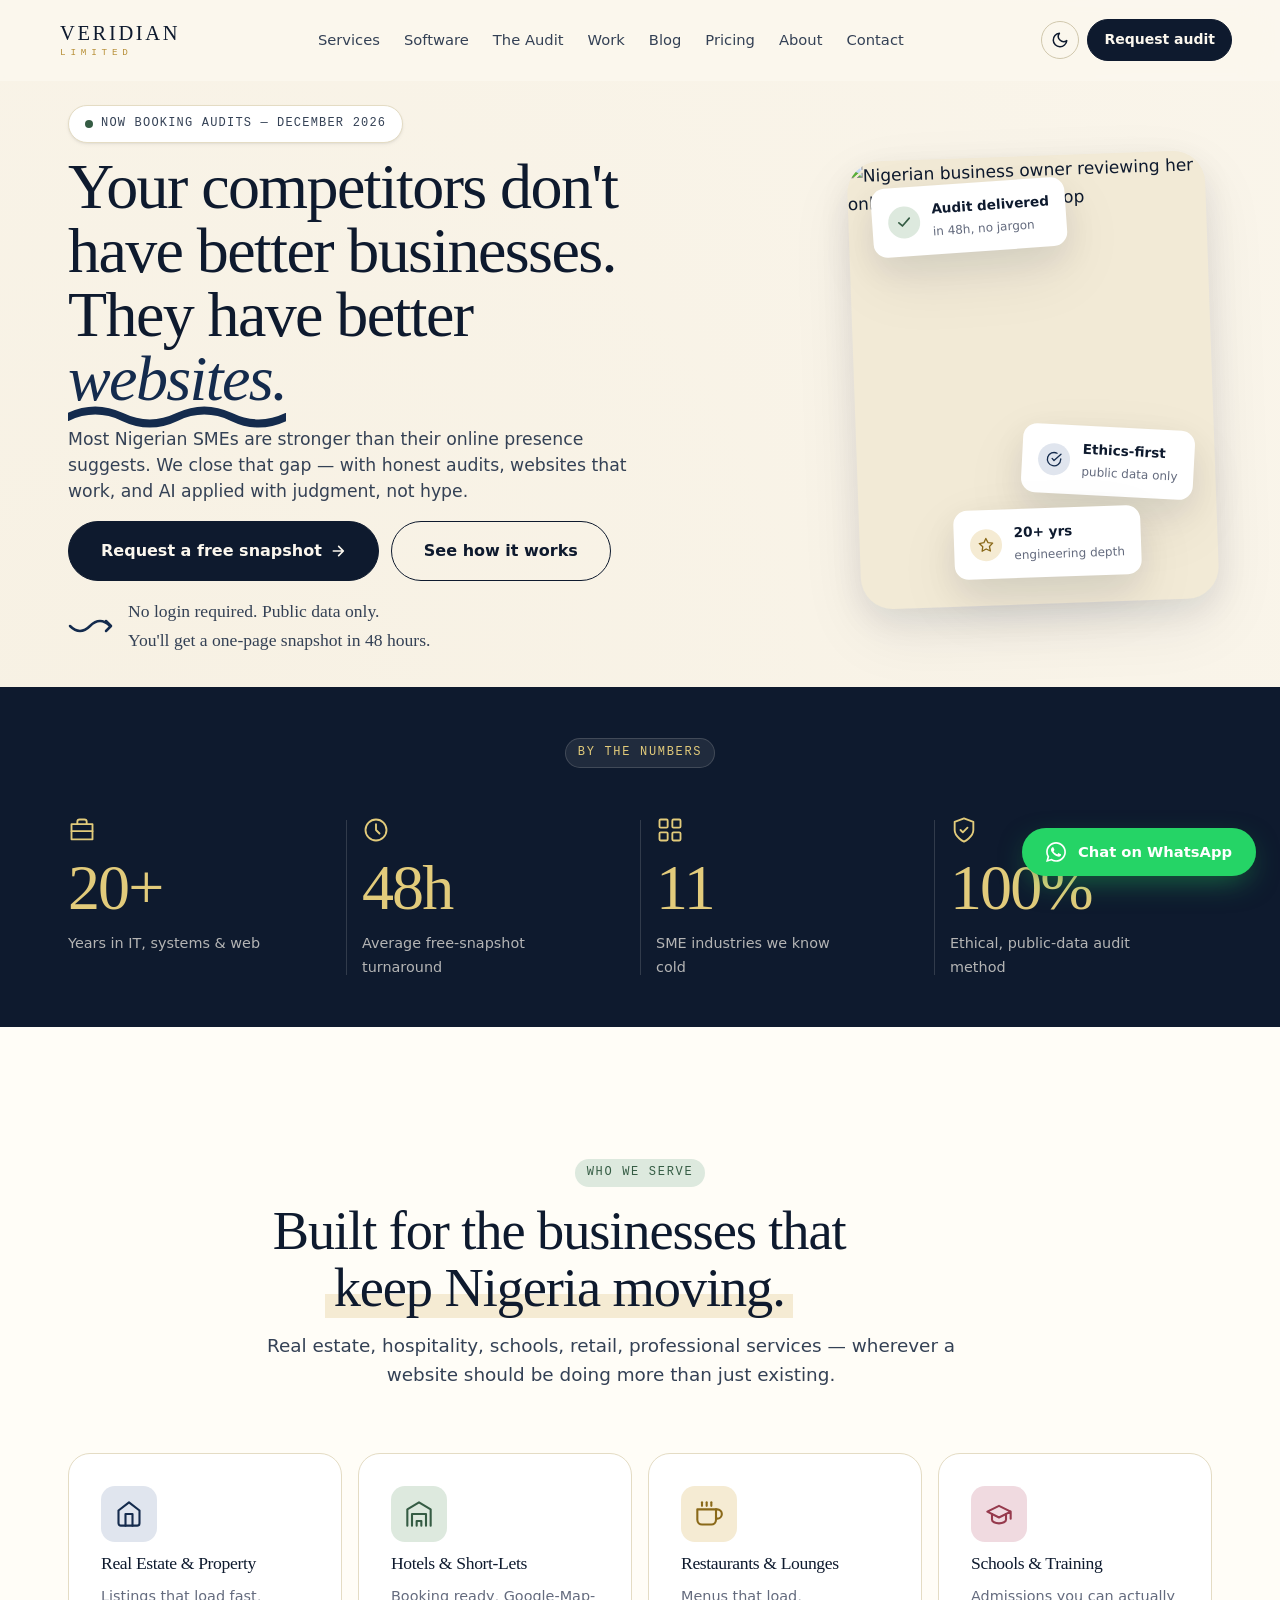
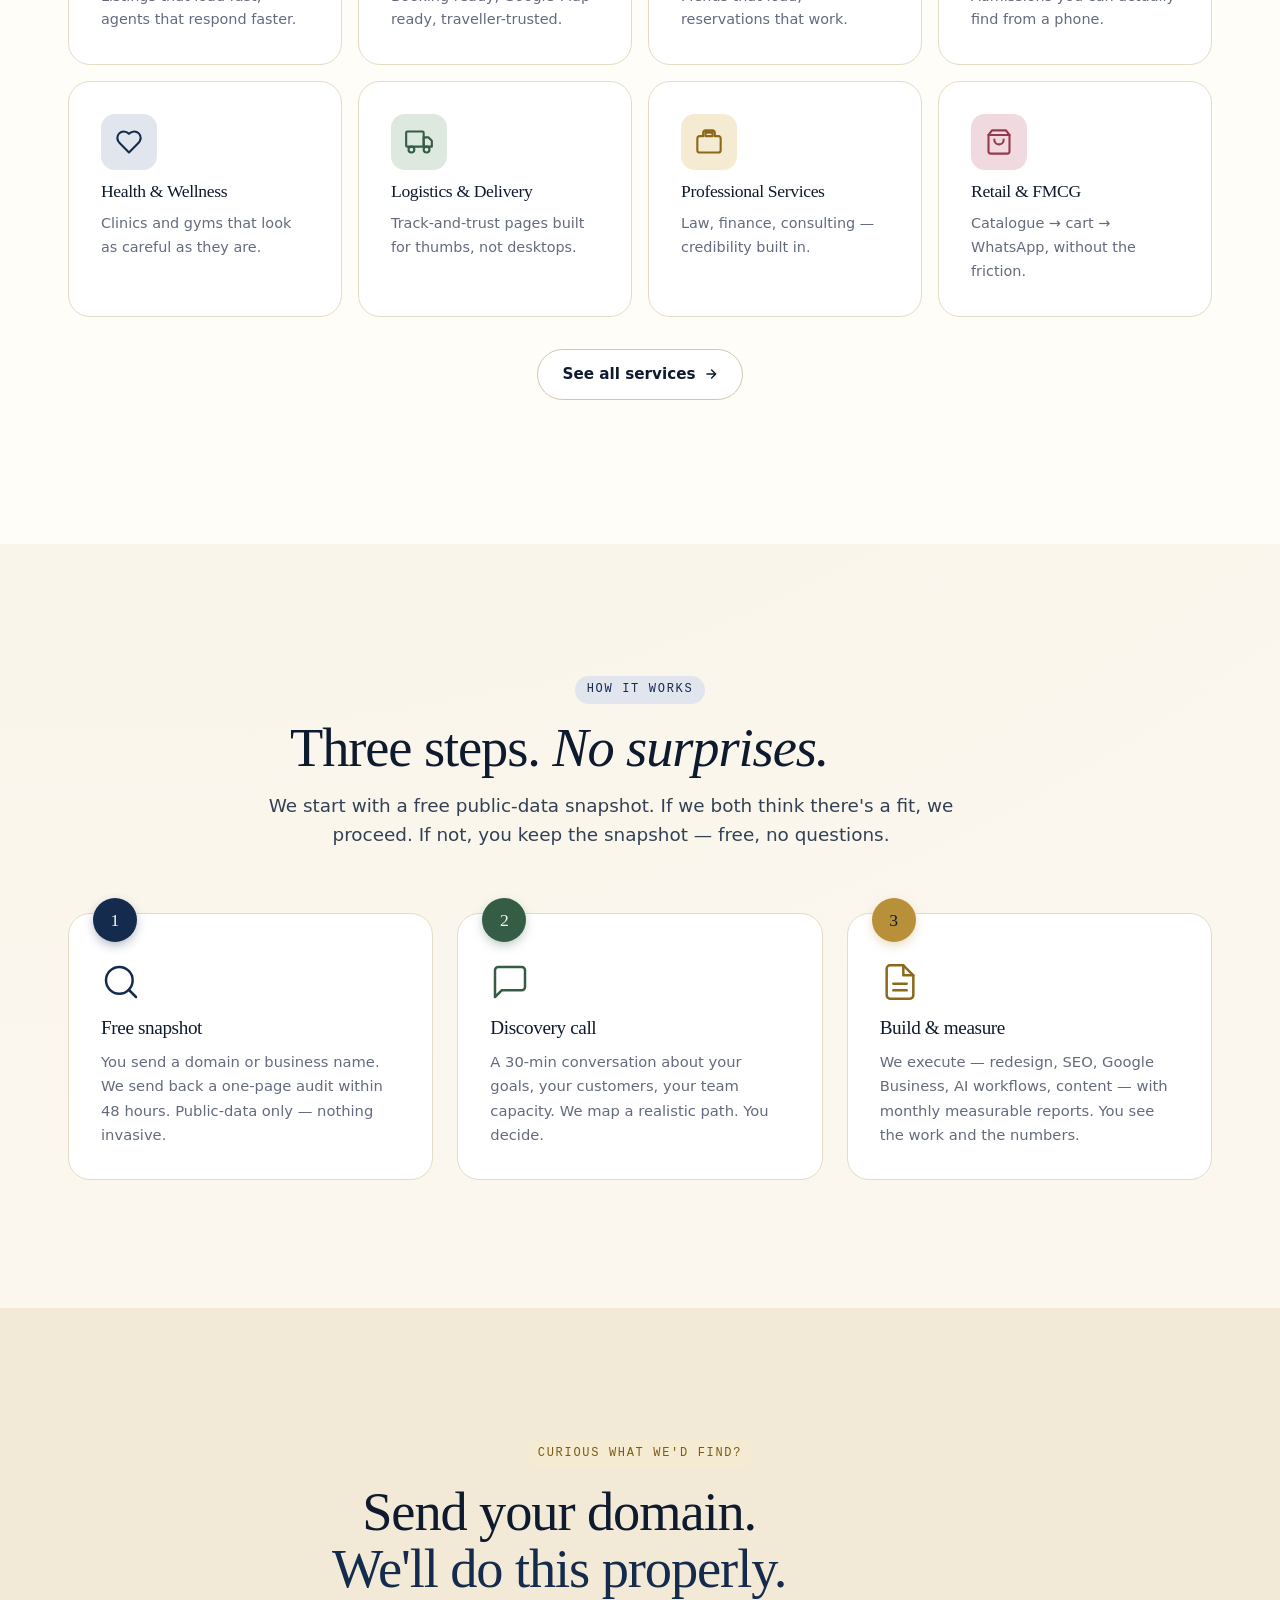
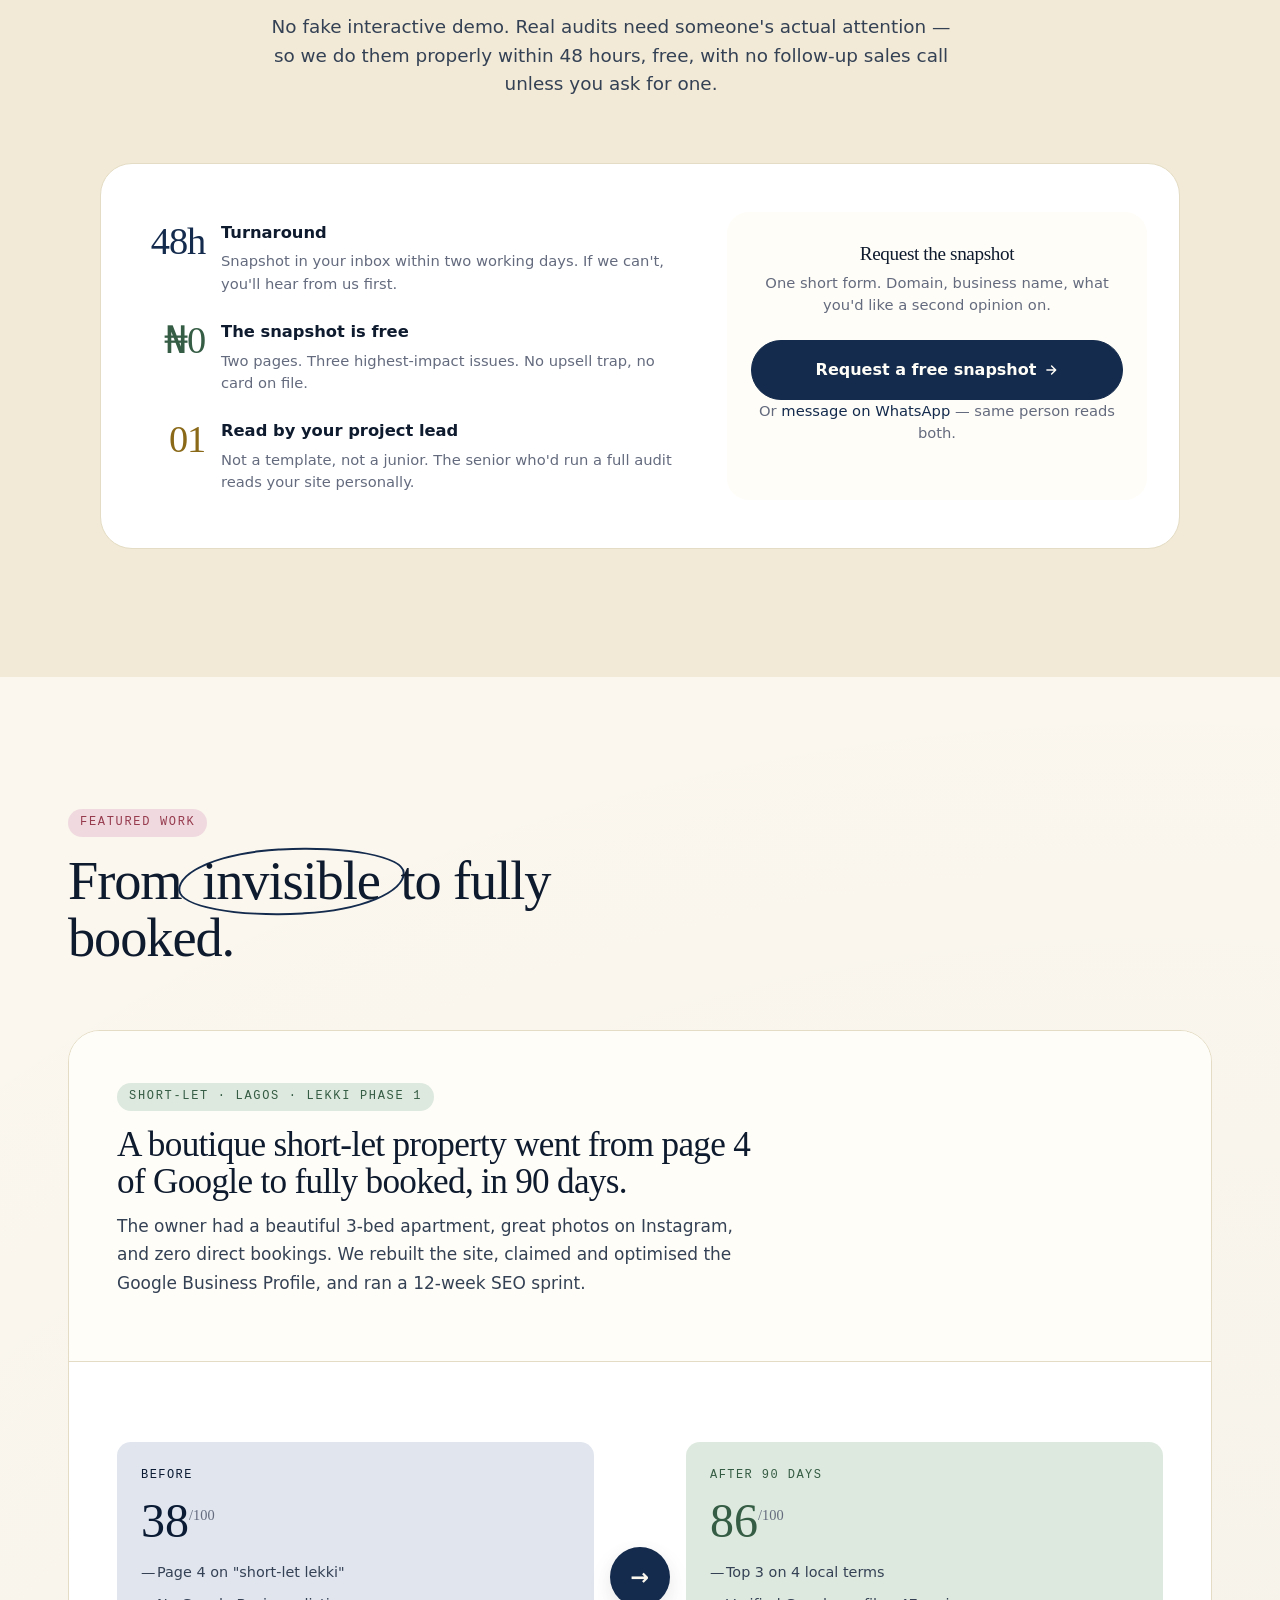
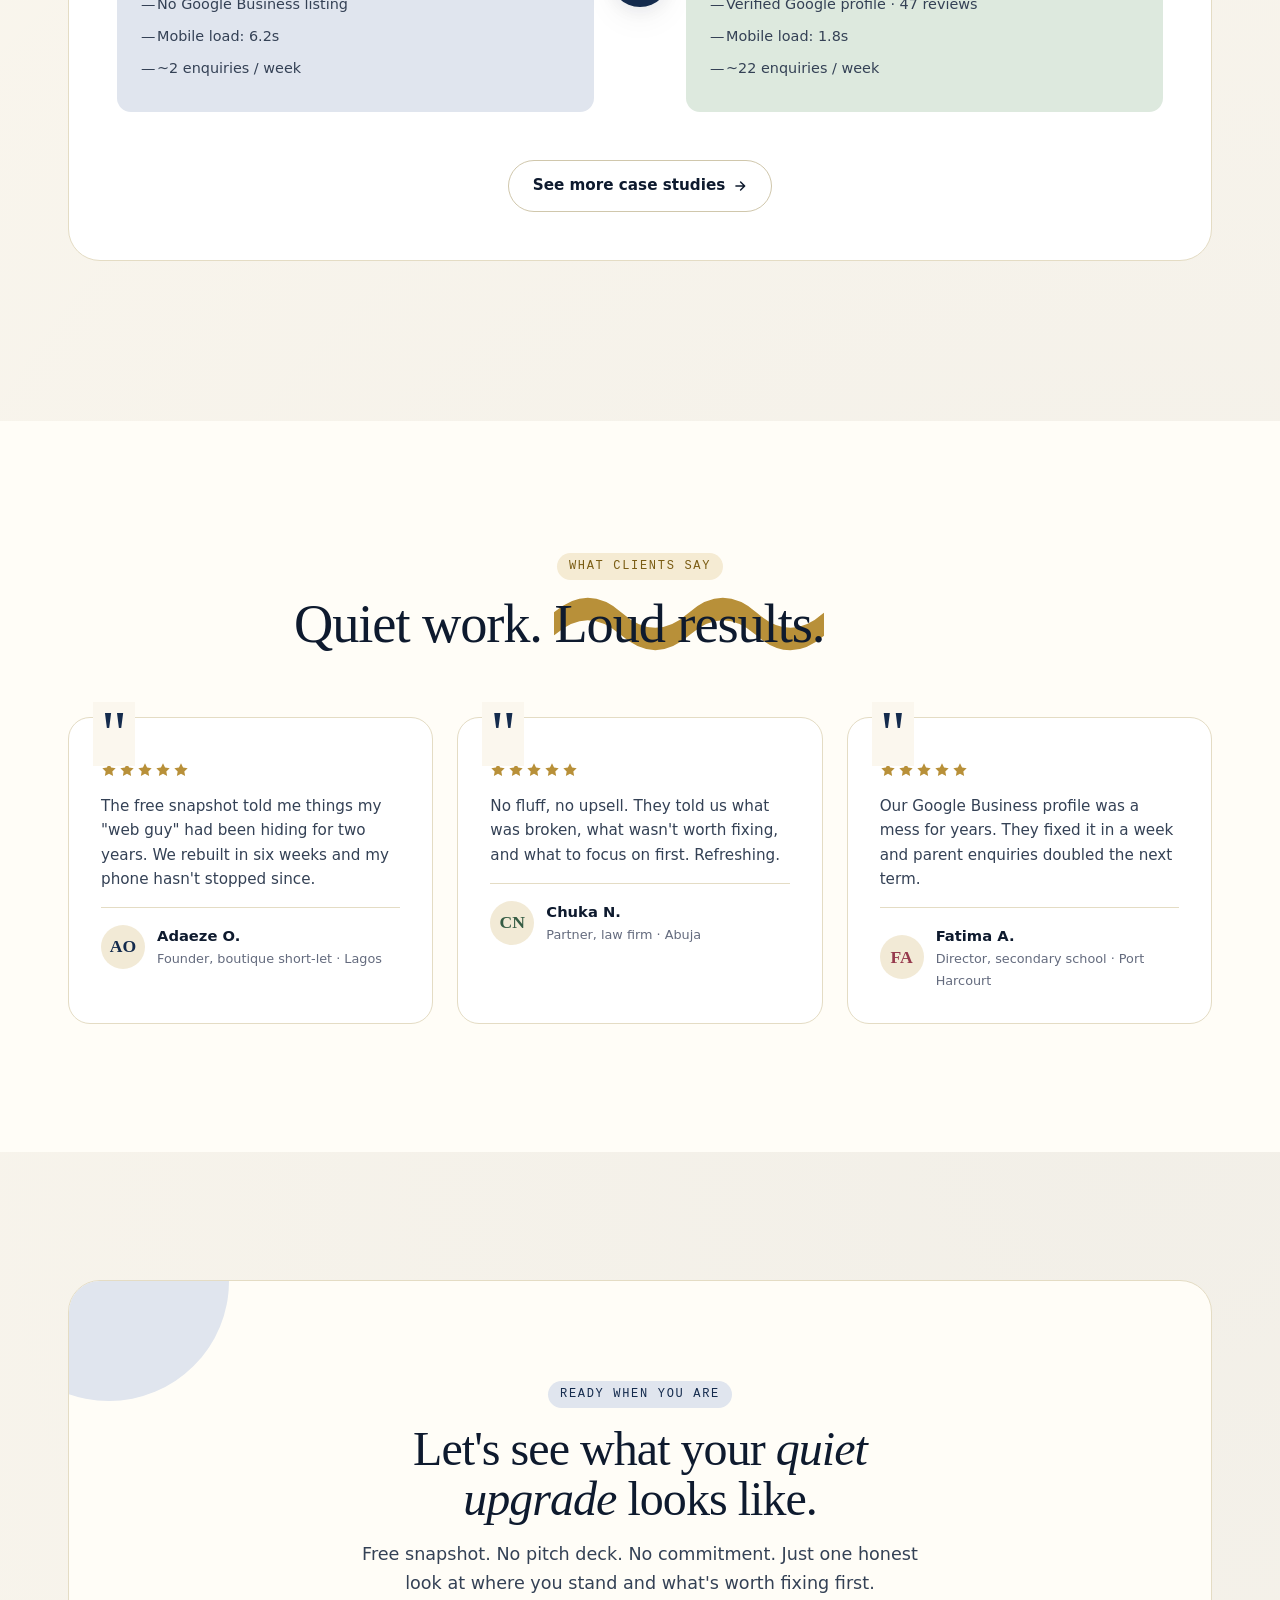
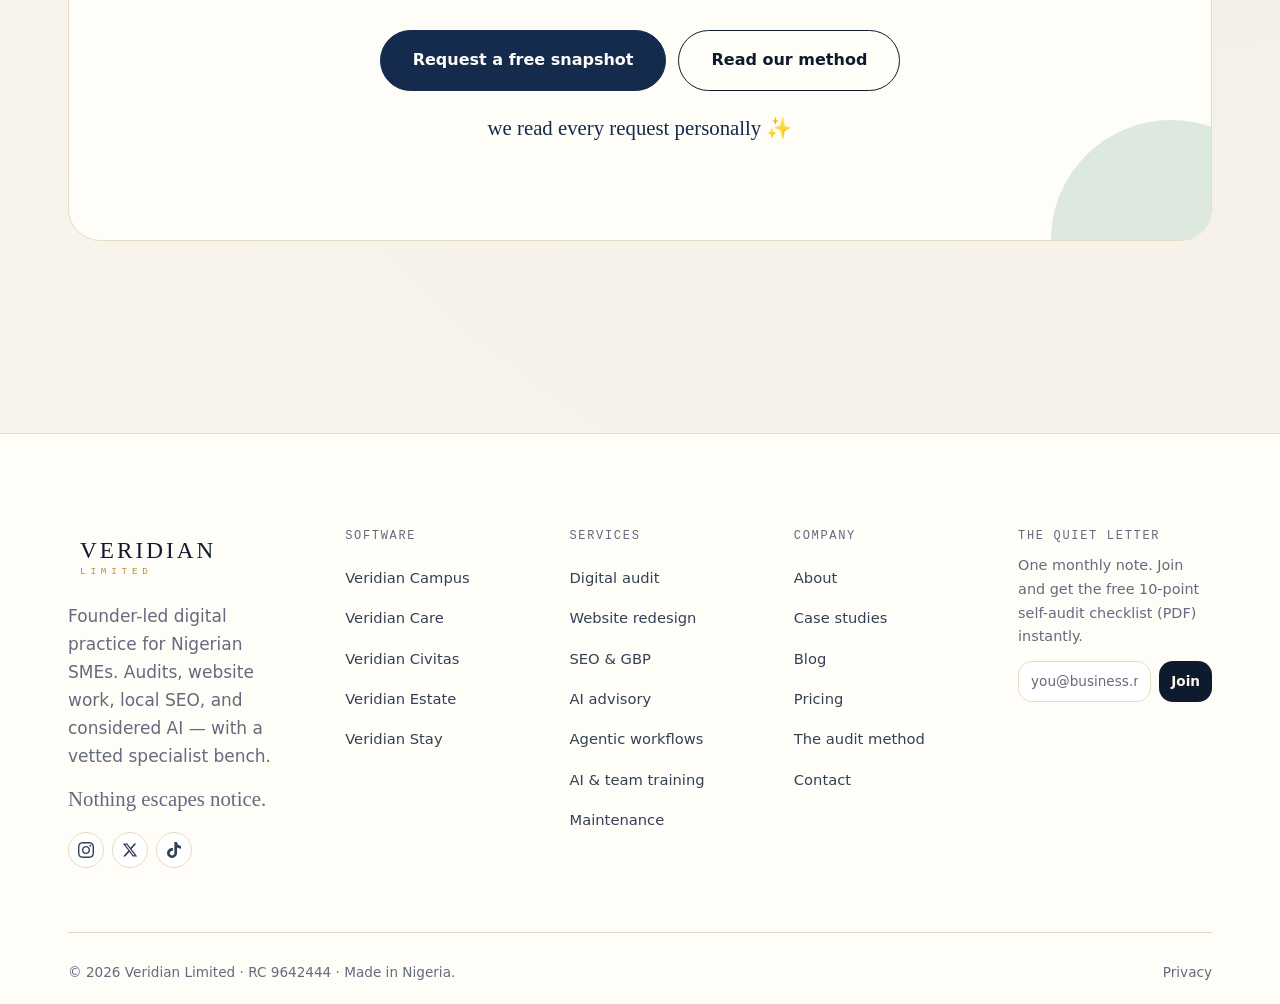
==== commit 35c16281: "Rename Veridian Commons to Veridian Civitas Renamed the estate/HOA community product sitewide - prod" ====
--- a/index.html
+++ b/index.html
@@ -541,7 +541,7 @@
         <h5>Software</h5>
         <a href="software.html#veridian-campus">Veridian Campus</a>
         <a href="software.html#veridian-care">Veridian Care</a>
-        <a href="software.html#veridian-commons">Veridian Commons</a>
+        <a href="software.html#veridian-civitas">Veridian Civitas</a>
         <a href="software.html#veridian-estate">Veridian Estate</a>
         <a href="software.html#veridian-stay">Veridian Stay</a>
       </div>
